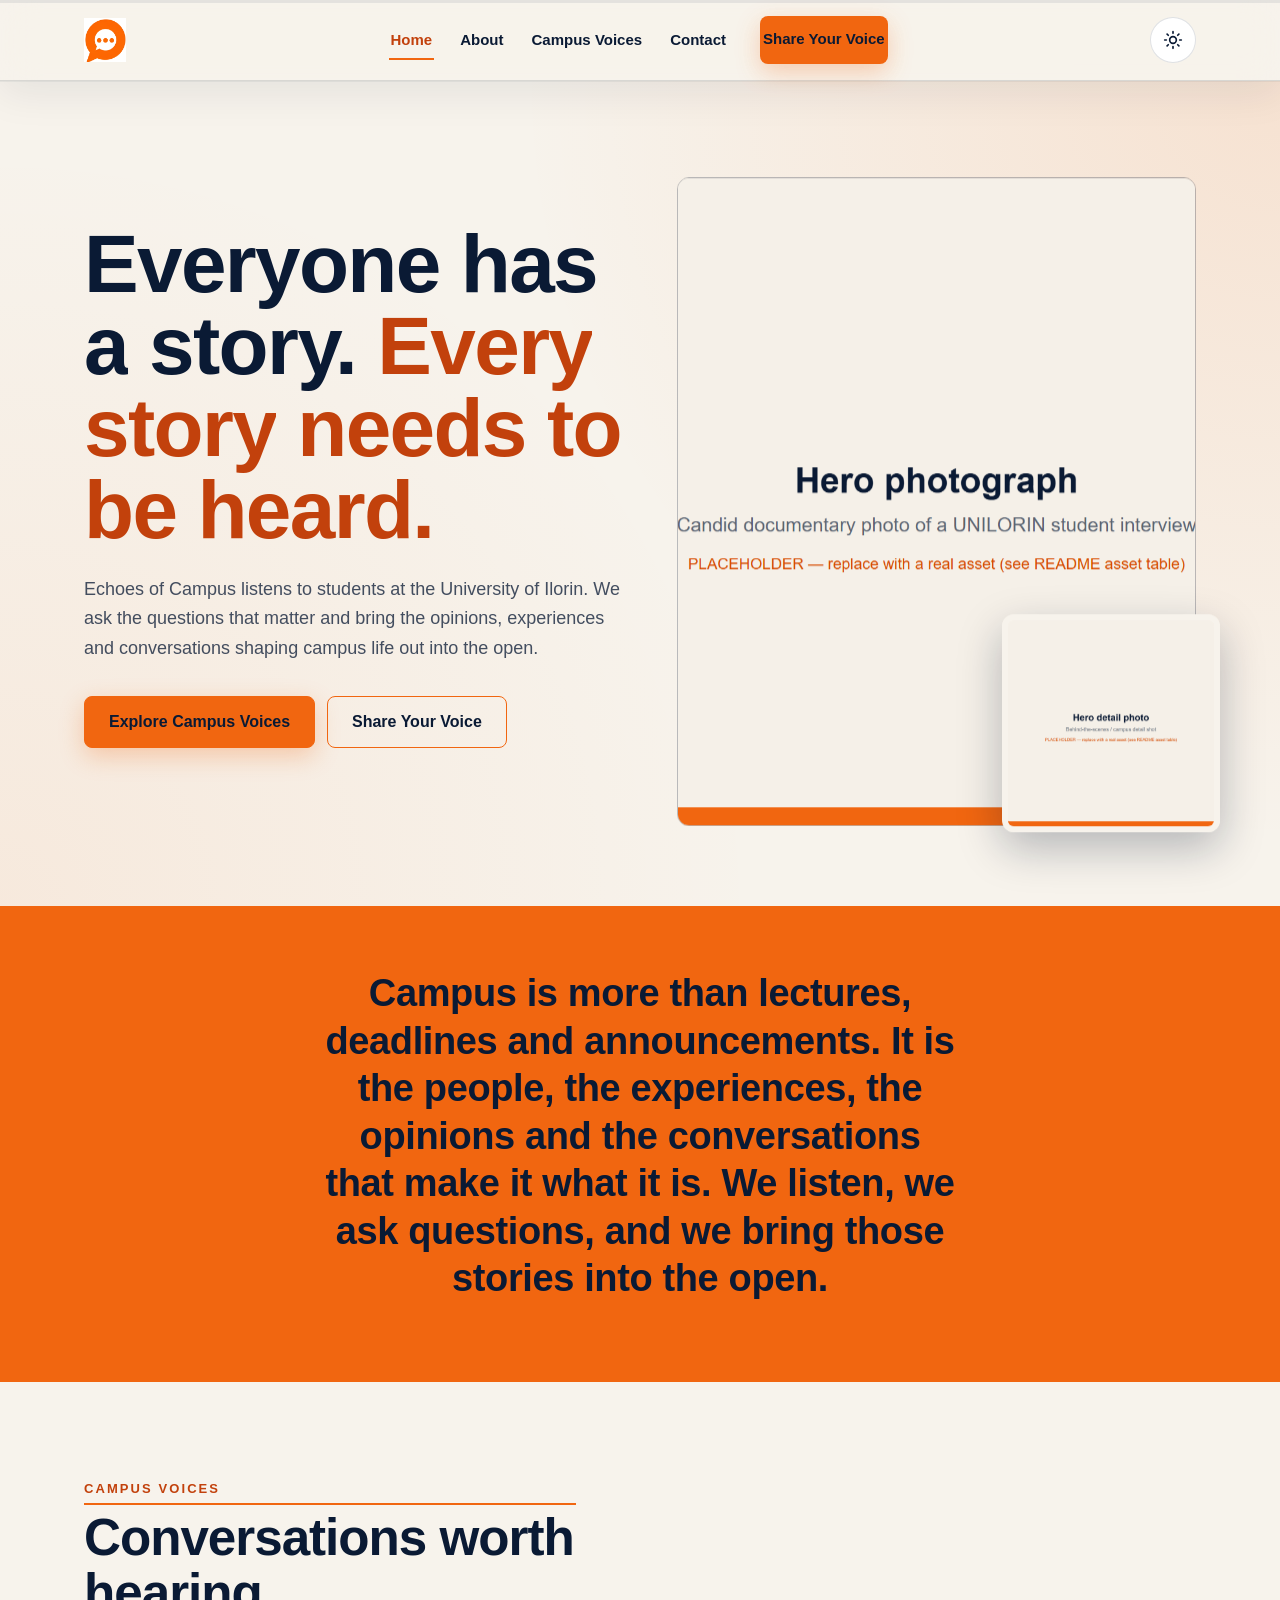
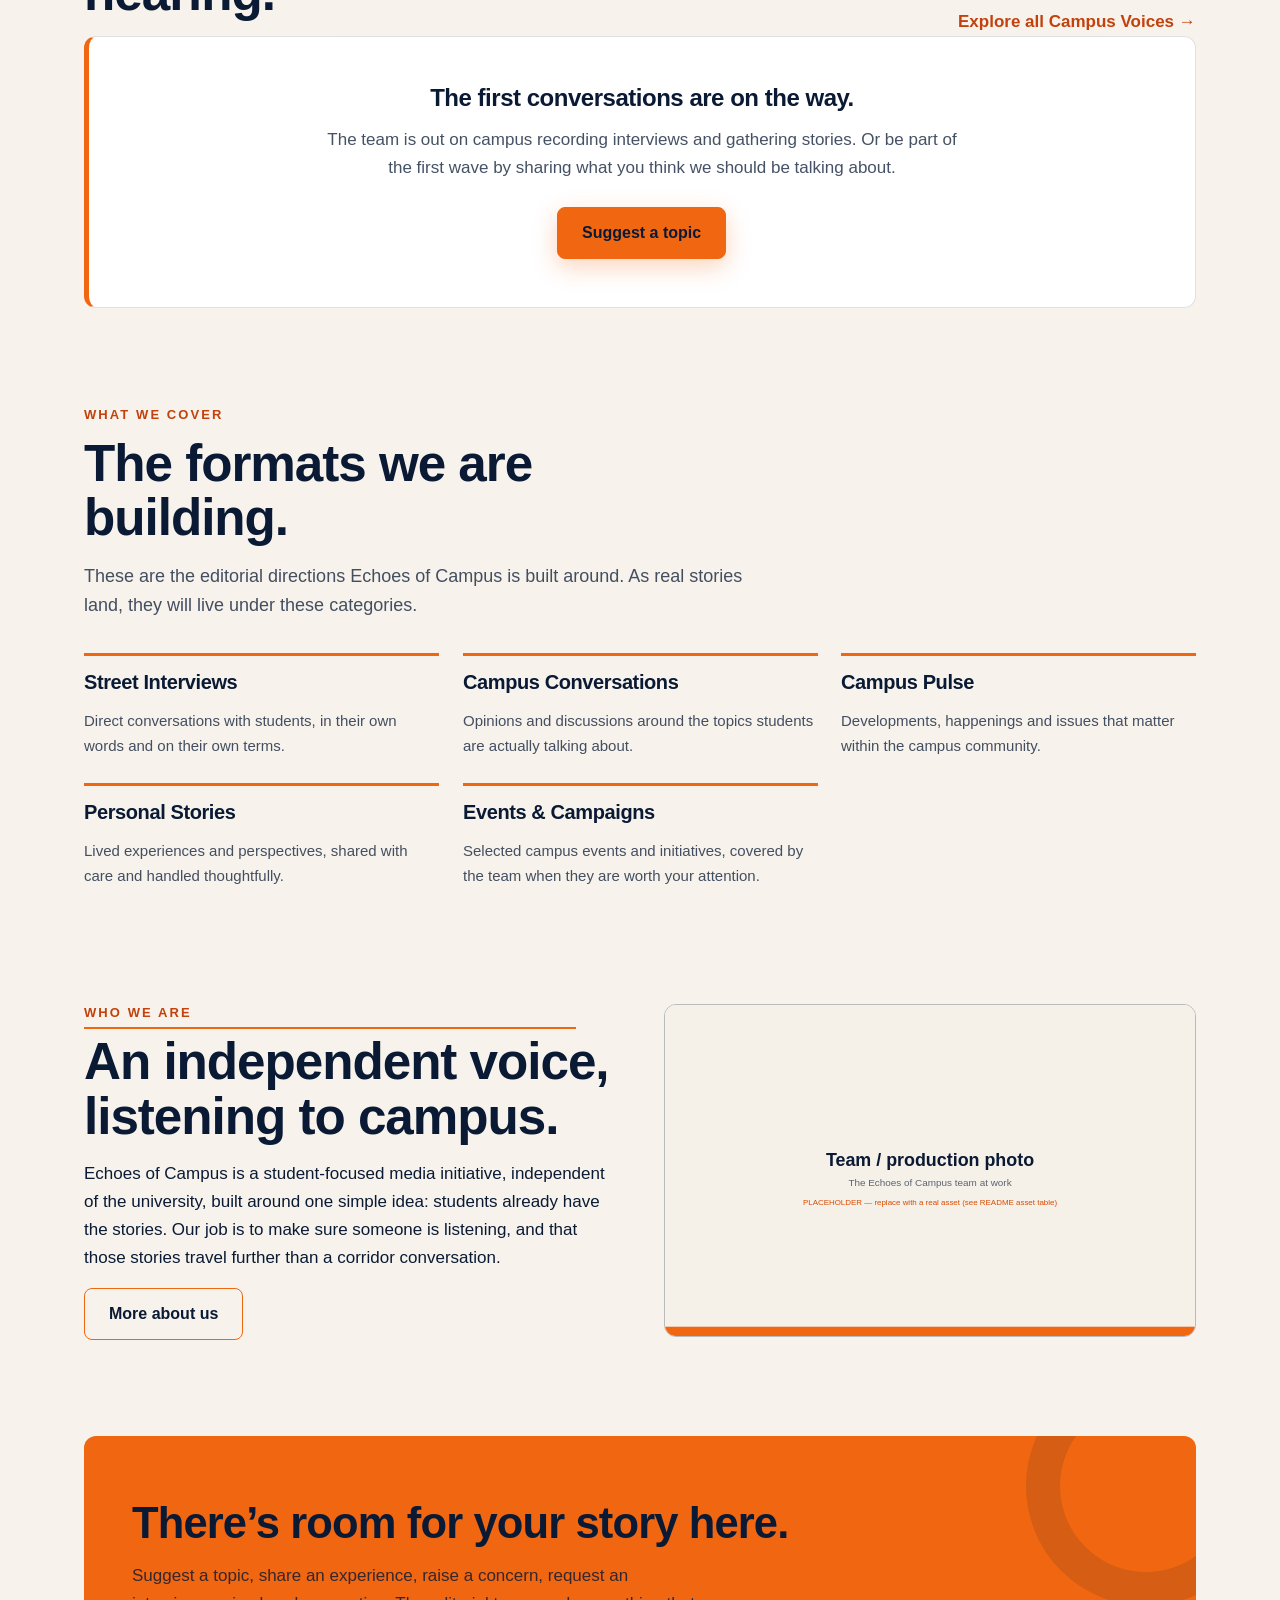
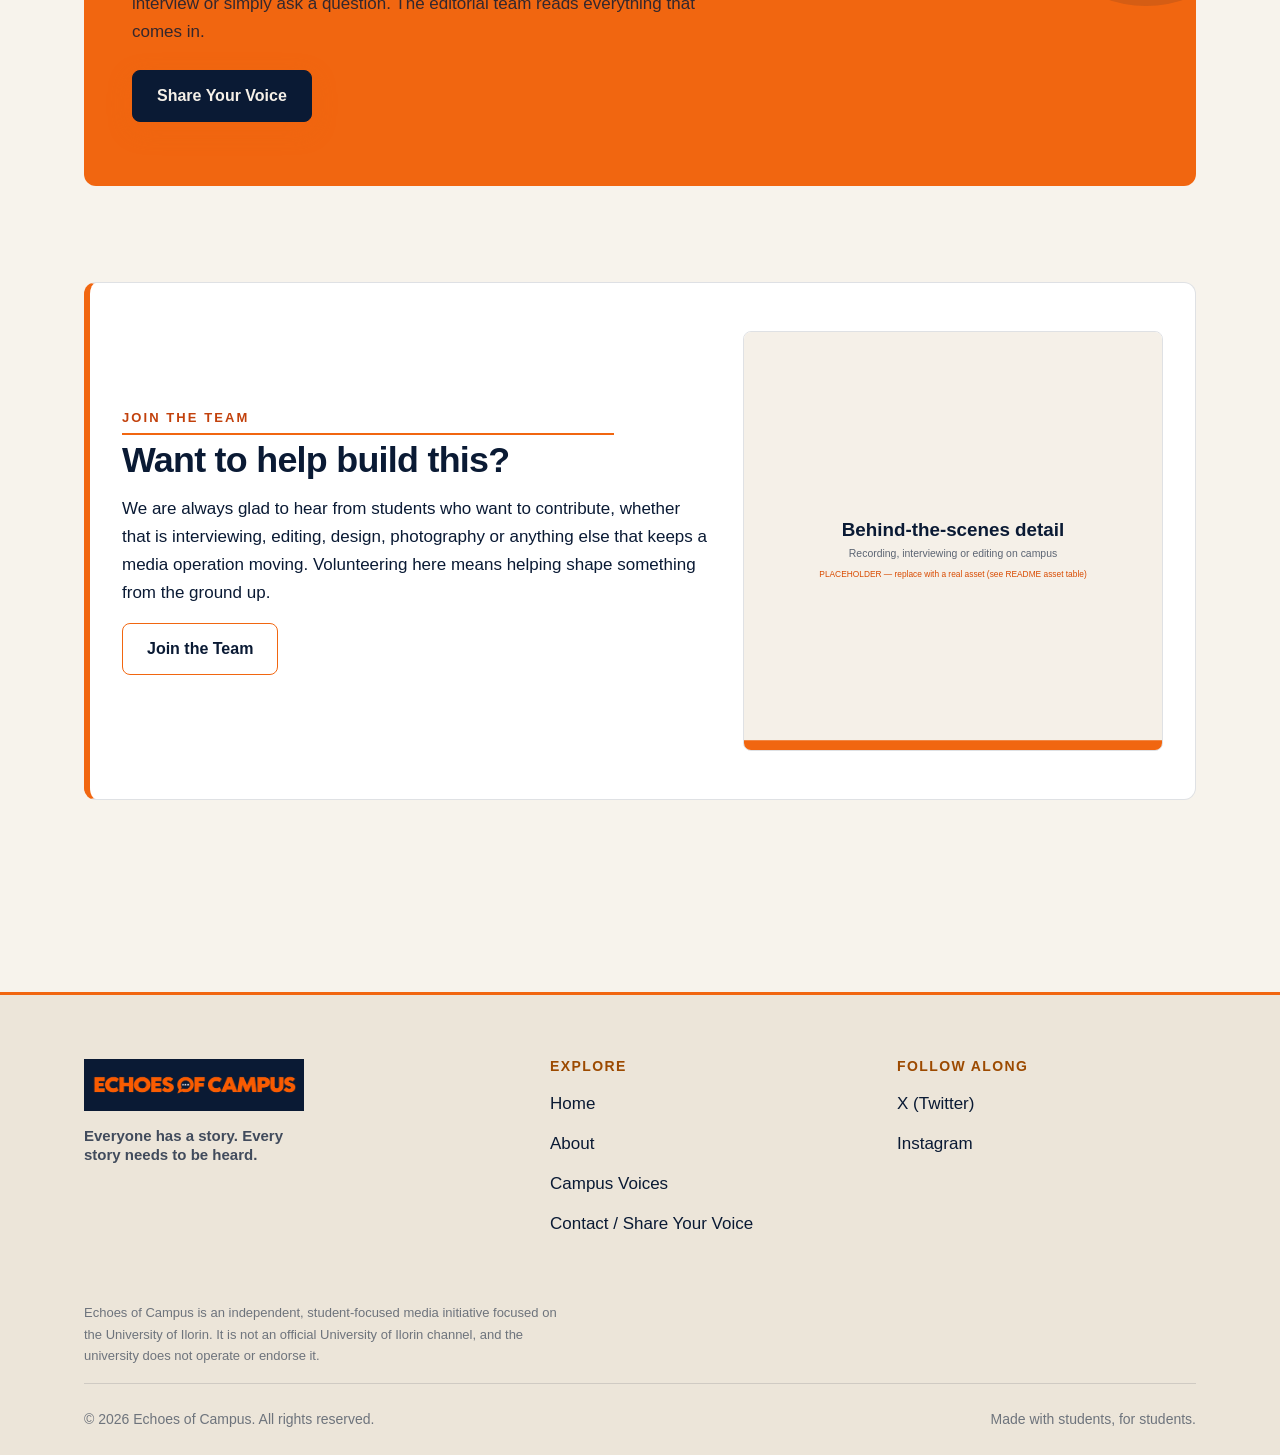
==== index.html @ 1e412a51 "Add light/dark theme toggle, social links; fix CONFIG guards" ====
<!doctype html>
<html lang="en">
<head>
  <meta charset="UTF-8">
  <meta name="viewport" content="width=device-width, initial-scale=1.0">
  <link rel="icon" type="image/svg+xml" href="assets/icons/favicon.png">
  <link rel="stylesheet" href="css/style.css">
  <title>Echoes of Campus — Everyone has a story. Every story needs to be heard.</title>
  <meta name="description" content="Echoes of Campus is an independent student-focused media initiative at the University of Ilorin. We listen to students, ask questions and bring campus conversations into the open.">
  <meta property="og:title" content="Echoes of Campus">
  <meta property="og:description" content="Independent student-focused media at the University of Ilorin. Everyone has a story. Every story needs to be heard.">
  <meta property="og:type" content="website">
  <meta property="og:image" content="assets/images/shared/placeholder-cta.svg">
  <meta name="theme-color" content="#0A1A34">
  <script>/* set theme before first paint: saved choice > system > dark */
  (function(){try{var t=localStorage.getItem('eoc-theme');if(!t)t=window.matchMedia('(prefers-color-scheme: light)').matches?'light':'dark';document.documentElement.setAttribute('data-theme',t)}catch(e){document.documentElement.setAttribute('data-theme','dark')}})();</script>
</head>
<body>

<a class="skip-link" href="#main">Skip to content</a>
<header class="site-header">
  <div class="container">
    <a class="logo" href="index.html" aria-label="Echoes of Campus — Home">
      <img src="assets/logo/logo-mark.png" alt="Echoes of Campus" width="220" height="50">
    </a>
    <nav class="main-nav" aria-label="Main navigation">
      <ul>
        <li><a href="index.html" aria-current="page">Home</a></li>
        <li><a href="about.html">About</a></li>
        <li><a href="campus-voices.html">Campus Voices</a></li>
        <li><a href="contact.html">Contact</a></li>
        <li class="nav-cta"><a class="btn btn--primary btn--compact" href="contact.html">Share Your Voice</a></li>
      </ul>
    </nav>
    <div class="header-actions">
      <button class="theme-toggle" id="theme-toggle" type="button" aria-label="Switch to light theme" title="Switch theme">
        <svg class="icon-moon" viewBox="0 0 24 24" fill="none" stroke-width="2" stroke-linecap="round" stroke-linejoin="round" aria-hidden="true">
          <path d="M21 12.79A9 9 0 1 1 11.21 3 7 7 0 0 0 21 12.79z"/>
        </svg>
        <svg class="icon-sun" viewBox="0 0 24 24" fill="none" stroke-width="2" stroke-linecap="round" stroke-linejoin="round" aria-hidden="true">
          <circle cx="12" cy="12" r="4"/>
          <path d="M12 2v2M12 20v2M4.93 4.93l1.41 1.41M17.66 17.66l1.41 1.41M2 12h2M20 12h2M6.34 17.66l-1.41 1.41M19.07 4.93l-1.41 1.41"/>
        </svg>
      </button>
      <button class="nav-toggle" id="nav-toggle" type="button" aria-expanded="false" aria-controls="mobile-menu" aria-label="Open menu">
        <svg viewBox="0 0 24 24" fill="none" stroke-width="2" stroke-linecap="round" aria-hidden="true">
          <path d="M4 7h16M4 12h16M4 17h16"/>
        </svg>
      </button>
    </div>
  </div>
  <nav class="mobile-menu" id="mobile-menu" aria-label="Mobile navigation" hidden>
    <ul>
      <li><a href="index.html">Home</a></li>
      <li><a href="about.html">About</a></li>
      <li><a href="campus-voices.html">Campus Voices</a></li>
      <li><a href="contact.html">Contact</a></li>
    </ul>
    <a class="btn btn--primary" href="contact.html">Share Your Voice</a>
  </nav>
</header>

<main id="main">
  <section class="hero">
    <div class="container hero__grid">
      <div>
        <h1>Everyone has a story. <span class="accent">Every story needs to be heard.</span></h1>
        <p class="hero__copy">Echoes of Campus listens to students at the University of Ilorin. We ask the questions that matter and bring the opinions, experiences and conversations shaping campus life out into the open.</p>
        <div class="btn-row">
          <a class="btn btn--primary" href="campus-voices.html">Explore Campus Voices</a>
          <a class="btn btn--secondary" href="contact.html">Share Your Voice</a>
        </div>
      </div>
      <div class="hero__media">
        <!-- Replace with a real interview photograph: assets/images/hero/hero-campus.webp -->
        <img class="photo-main parallax-slow" src="assets/images/hero/placeholder-hero-main.png" alt="Placeholder for a documentary photograph of a student being interviewed on campus" fetchpriority="high" width="800" height="1000">
        <img class="photo-float parallax-slow" src="assets/images/hero/placeholder-hero-secondary.png" alt="Placeholder for a behind-the-scenes detail photo" width="480" height="480">
      </div>
    </div>
  </section>

  <section class="brand-strip" aria-label="What we believe">
    <div class="container">
      <p>Campus is more than lectures, deadlines and announcements. It is the people, the experiences, the opinions and the conversations that make it what it is. We listen, we ask questions, and we bring those stories into the open.</p>
    </div>
  </section>

  <section class="section" aria-labelledby="featured-title">
    <div class="container">
      <div class="section-head">
        <div>
          <p class="eyebrow">Campus Voices</p>
          <h2 class="section-title" id="featured-title">Conversations worth hearing.</h2>
        </div>
        <a class="link-more" href="campus-voices.html">Explore all Campus Voices <span aria-hidden="true">→</span></a>
      </div>
      <div id="home-voices" hidden></div>
      <div class="empty-state" id="home-voices-empty">
        <h3>The first conversations are on the way.</h3>
        <p>The team is out on campus recording interviews and gathering stories. Or be part of the first wave by sharing what you think we should be talking about.</p>
        <a class="btn btn--primary" href="contact.html">Suggest a topic</a>
      </div>
    </div>
  </section>

  <section class="section" style="padding-top:0" aria-labelledby="coverage-title">
    <div class="container">
      <p class="eyebrow">What we cover</p>
      <h2 class="section-title" id="coverage-title">The formats we are building.</h2>
      <p class="section-intro">These are the editorial directions Echoes of Campus is built around. As real stories land, they will live under these categories.</p>
      <ul class="coverage-list">
        <li class="coverage-item"><h3>Street Interviews</h3><p>Direct conversations with students, in their own words and on their own terms.</p></li>
        <li class="coverage-item"><h3>Campus Conversations</h3><p>Opinions and discussions around the topics students are actually talking about.</p></li>
        <li class="coverage-item"><h3>Campus Pulse</h3><p>Developments, happenings and issues that matter within the campus community.</p></li>
        <li class="coverage-item"><h3>Personal Stories</h3><p>Lived experiences and perspectives, shared with care and handled thoughtfully.</p></li>
        <li class="coverage-item"><h3>Events &amp; Campaigns</h3><p>Selected campus events and initiatives, covered by the team when they are worth your attention.</p></li>
      </ul>
    </div>
  </section>

  <section class="section" style="padding-top:0" aria-labelledby="about-preview-title">
    <div class="container two-col">
      <div>
        <p class="eyebrow">Who we are</p>
        <h2 class="section-title" id="about-preview-title">An independent voice, listening to campus.</h2>
        <p>Echoes of Campus is a student-focused media initiative, independent of the university, built around one simple idea: students already have the stories. Our job is to make sure someone is listening, and that those stories travel further than a corridor conversation.</p>
        <a class="btn btn--secondary" href="about.html">More about us</a>
      </div>
      <img src="assets/images/about/placeholder-about-hero.svg" alt="Placeholder for a photograph of the Echoes of Campus team at work" loading="lazy" width="800" height="500">
    </div>
  </section>

  <section class="section" style="padding-top:0" aria-labelledby="share-title">
    <div class="container">
      <div class="cta-band">
        <h2 id="share-title">There&rsquo;s room for your story here.</h2>
        <p>Suggest a topic, share an experience, raise a concern, request an interview or simply ask a question. The editorial team reads everything that comes in. </p>
        <a class="btn btn--primary" href="contact.html">Share Your Voice</a>
      </div>
    </div>
  </section>

  <section class="section" style="padding-top:0" aria-labelledby="join-title">
    <div class="container">
      <div class="join-teaser">
        <div>
          <p class="eyebrow">Join the Team</p>
          <h2 id="join-title">Want to help build this?</h2>
          <p>We are always glad to hear from students who want to contribute, whether that is interviewing, editing, design, photography or anything else that keeps a media operation moving. Volunteering here means helping shape something from the ground up.</p>
          <a class="btn btn--secondary" href="about.html#join-the-team">Join the Team</a>
        </div>
        <img src="assets/images/about/placeholder-about-detail.svg" alt="Placeholder for a behind-the-scenes production photo" loading="lazy" width="600" height="600">
      </div>
    </div>
  </section>
</main>

<footer class="site-footer">
  <div class="container">
    <div class="footer-top">
      <div class="footer-brand">
        <img src="assets/logo/logo-primary.png" alt="Echoes of Campus" width="220" height="50">
        <p class="footer-message">Everyone has a story. Every story needs to be heard.</p>
      </div>
      <nav aria-label="Footer navigation">
        <h2>Explore</h2>
        <ul>
          <li><a href="index.html">Home</a></li>
          <li><a href="about.html">About</a></li>
          <li><a href="campus-voices.html">Campus Voices</a></li>
          <li><a href="contact.html">Contact / Share Your Voice</a></li>
        </ul>
      </nav>
      <div>
        <h2>Follow along</h2>
        <ul id="footer-social"></ul>
      </div>
    </div>
    <p class="footer-note">Echoes of Campus is an independent, student-focused media initiative focused on the University of Ilorin. It is not an official University of Ilorin channel, and the university does not operate or endorse it.</p>
    <div class="footer-bottom">
      <span>&copy; <span class="js-year">2026</span> Echoes of Campus. All rights reserved.</span>
      <span>Made with students, for students.</span>
    </div>
  </div>
</footer>
<script src="js/main.js"></script>
</body>
</html>
---- css/style.css ----
/* ═══════════════════════════════════════════════════════════
   Echoes of Campus — global stylesheet  (DARK: ink blue default)
   ═══════════════════════════════════════════════════════════ */

/* ── 1. Tokens ─────────────────────────────────────────────── */
:root {
  color-scheme: dark;
  --bg: #0A1A34;           /* page background (flips in light theme) */
  --ink: #0A1A34;          /* brand dark — always dark (dark text on orange) */
  --ink-deep: #071228;     /* footer / deepest surfaces */
  --surface: #102446;      /* raised cards & panels */
  --surface-2: #142B54;    /* hover / input surfaces */
  --orange: #F16610;
  --orange-deep: #D94B00;
  --orange-bright: #FF8C42;/* small text accents on dark (AA-safe) */
  --cream: #F5F0E8;        /* main text colour (flips to ink in light theme) */
  --on-ink: #F5F0E8;       /* text on brand-ink surfaces — never flips */
  --peach: #F2C6A5;
  --text-dim: rgba(245, 240, 232, 0.74);
  --text-faint: rgba(245, 240, 232, 0.55);
  --line: rgba(245, 240, 232, 0.14);
  --line-strong: rgba(245, 240, 232, 0.26);

  --font-head: 'Avenir Next', 'Avenir', 'Helvetica Neue', Helvetica, Arial, sans-serif;
  --font-body: Inter, 'Helvetica Neue', Helvetica, Arial, sans-serif;

  --sp-1: 4px;  --sp-2: 8px;  --sp-3: 12px; --sp-4: 16px;
  --sp-6: 24px; --sp-8: 32px; --sp-12: 48px; --sp-16: 64px;
  --sp-20: 80px; --sp-24: 96px; --sp-30: 120px;

  --container: 1240px;
  --pad-desktop: 64px;
  --pad-tablet: 36px;
  --pad-mobile: 20px;

  --radius-s: 8px;
  --radius-m: 12px;
  --focus-ring: 0 0 0 3px var(--ink), 0 0 0 6px var(--orange);
  --ease-out: cubic-bezier(0.22, 0.61, 0.36, 1);
}

/* ── 2. Base ─────────────────────────────────────────────── */
*, *::before, *::after { box-sizing: border-box; }
[hidden] { display: none !important; }   /* fixes modal/menu visibility */
html { scroll-behavior: smooth; }
body {
  margin: 0;
  background: var(--bg);
  color: var(--cream);
  font-family: var(--font-body);
  font-size: 17px;
  line-height: 1.65;
  -webkit-font-smoothing: antialiased;
}
body.menu-open, body.modal-open { overflow: hidden; }
img, video { max-width: 100%; height: auto; display: block; }
h1, h2, h3, h4 {
  font-family: var(--font-head);
  line-height: 1.06;
  letter-spacing: -0.02em;
  margin: 0 0 var(--sp-4);
  font-weight: 800;
}
p { margin: 0 0 var(--sp-4); max-width: 68ch; }
a { color: var(--cream); text-underline-offset: 3px; }
a:hover { color: var(--orange-bright); }
:focus-visible { outline: none; box-shadow: var(--focus-ring); border-radius: 4px; }
.container {
  max-width: var(--container);
  margin-inline: auto;
  padding-inline: var(--pad-desktop);
}
.section { padding-block: var(--sp-24); }
.eyebrow {
  font-size: 13px;
  font-weight: 600;
  letter-spacing: 0.16em;
  text-transform: uppercase;
  color: var(--orange-bright);
  margin-bottom: var(--sp-3);
}
.section-title {
  font-size: clamp(28px, 4vw, 52px);
  max-width: 20ch;
}
.section-intro { font-size: 18px; color: var(--text-dim); }
.skip-link {
  position: absolute; left: var(--sp-4); top: -60px;
  background: var(--orange); color: var(--ink);
  padding: var(--sp-3) var(--sp-4); border-radius: var(--radius-s);
  z-index: 400; font-weight: 700; text-decoration: none;
  transition: top 150ms ease;
}
.skip-link:focus { top: var(--sp-4); color: var(--ink); }
.visually-hidden {
  position: absolute !important; width: 1px; height: 1px;
  overflow: hidden; clip: rect(0 0 0 0); white-space: nowrap;
}
::selection { background: var(--orange); color: var(--ink); }

/* ── 3. Buttons & forms ────────────────────────────────────── */
/* Add subtle magnetic hover effect to buttons */
.btn {
  display: inline-flex; align-items: center; justify-content: center; gap: 10px;
  min-height: 52px; padding: 0 24px;
  font-family: var(--font-body); font-size: 16px; font-weight: 600;
  border-radius: var(--radius-s); border: 1px solid transparent;
  cursor: pointer; text-decoration: none;
  /* Premium magnetic feel: ease transition */
  transition: background 0.3s cubic-bezier(0.16, 1, 0.3, 1), 
              transform 0.3s cubic-bezier(0.16, 1, 0.3, 1), 
              color 0.3s cubic-bezier(0.16, 1, 0.3, 1),
              box-shadow 0.3s cubic-bezier(0.16, 1, 0.3, 1);
}
.btn:hover {
  transform: translateY(-4px) scale(1.02);
  box-shadow: 0 10px 20px rgba(0,0,0,0.2);
}
.btn:active {
  transform: translateY(0) scale(0.98);
  box-shadow: none;
}
/* Button variants — solid brand treatments (not frosted) */
.btn--primary {
  background: var(--orange); color: var(--ink); border-color: var(--orange);
  box-shadow: 0 8px 24px rgba(241, 102, 16, 0.28);
}
.btn--primary:hover {
  background: var(--orange-bright); border-color: var(--orange-bright);
  color: var(--ink); box-shadow: 0 14px 34px rgba(241, 102, 16, 0.42);
}
.btn--primary:active {
  background: var(--orange-deep); border-color: var(--orange-deep);
  color: var(--cream); box-shadow: none;
}
.btn--secondary {
  background: transparent; color: var(--cream);
  border-color: var(--orange);
}
.btn--secondary:hover {
  background: var(--orange); color: var(--ink); border-color: var(--orange);
  box-shadow: 0 14px 34px rgba(241, 102, 16, 0.42);
}
.btn--secondary:active {
  background: var(--orange-deep); border-color: var(--orange-deep);
  color: var(--cream); box-shadow: none;
}
.btn--compact { min-height: 46px; padding: 0 18px; font-size: 15px; }
.btn.is-loading { opacity: 0.6; cursor: wait; pointer-events: none; }
.btn .icon { width: 17px; height: 17px; flex: none; }
.btn-row { display: flex; gap: var(--sp-3); flex-wrap: wrap; }
/* magnetic pull target — JS eases the button slightly toward the cursor */
.btn.is-magnetic, .link-more.is-magnetic, .story-card__action.is-magnetic {
  will-change: transform;
  transition: background 0.3s cubic-bezier(0.16, 1, 0.3, 1),
              color 0.3s cubic-bezier(0.16, 1, 0.3, 1),
              transform 0.45s cubic-bezier(0.16, 1, 0.3, 1),
              box-shadow 0.3s cubic-bezier(0.16, 1, 0.3, 1);
}

.field { margin-bottom: var(--sp-6); }
.field label, .field legend { display: block; font-size: 14px; font-weight: 600; margin-bottom: var(--sp-2); }
.field .helper { font-size: 13px; color: var(--text-dim); margin-top: 6px; }
.field input[type="text"], .field input[type="email"], .field select, .field textarea {
  width: 100%; min-height: 54px; padding: 0 16px;
  font: inherit; color: var(--cream);
  background: var(--surface-2);
  border: 1px solid var(--line); border-radius: var(--radius-s);
  transition: border-color 150ms ease, box-shadow 150ms ease;
}
.field select { color-scheme: dark; }
.field textarea { min-height: 160px; padding: 16px; resize: vertical; }
.field input:focus, .field select:focus, .field textarea:focus {
  outline: none; border-color: var(--orange); box-shadow: 0 0 0 3px rgba(241, 102, 16, 0.35);
}
.field input:user-invalid, .field textarea:user-invalid { border-color: var(--orange-deep); }
.choice {
  display: flex; align-items: flex-start; gap: var(--sp-3);
  min-height: 44px; cursor: pointer; font-size: 16px; padding: 4px 0;
}
.choice input { width: 20px; height: 20px; margin-top: 2px; accent-color: var(--orange); flex: none; }
.form-notice {
  margin-top: var(--sp-4); padding: var(--sp-4);
  border-radius: var(--radius-s); font-size: 15px; color: var(--cream);
}
.form-notice--success { background: rgba(241, 102, 16, 0.14); border: 1px solid var(--orange); }
.form-notice--error { background: rgba(217, 75, 0, 0.16); border: 1px solid var(--orange-deep); }
.form-notice--config { background: rgba(245, 240, 232, 0.06); border: 1px dashed var(--line-strong); }
.hp-field { position: absolute; left: -9999px; width: 1px; height: 1px; overflow: hidden; }

/* ── 4. Header / footer ──────────────────────────────────── */
.site-header {
  position: sticky; top: 0; z-index: 100;
  background: rgba(10, 26, 52, 0.55);
  -webkit-backdrop-filter: blur(18px) saturate(160%);
  backdrop-filter: blur(18px) saturate(160%);
  border-bottom: 1px solid var(--line);
  box-shadow: 0 1px 0 rgba(245, 240, 232, 0.04), 0 12px 40px rgba(4, 10, 22, 0.35);
}
.site-header .container {
  display: flex; align-items: center; justify-content: space-between;
  height: 80px; gap: var(--sp-6);
}
.logo img { height: 44px; width: auto; display: block; }
.main-nav ul { display: flex; align-items: center; gap: var(--sp-6); list-style: none; margin: 0; padding: 0; }
.main-nav a {
  font-size: 15px; font-weight: 600; text-decoration: none;
  padding: 10px 2px; border-bottom: 2px solid transparent;
}
.main-nav a:hover { color: var(--orange-bright); border-bottom-color: var(--orange); }
.main-nav a[aria-current="page"] { color: var(--orange-bright); border-bottom-color: var(--orange); }
.nav-cta { margin-left: var(--sp-2); }
.nav-toggle {
  display: none; width: 48px; height: 48px;
  background: var(--surface); border: 1px solid var(--line); border-radius: var(--radius-s);
  cursor: pointer; align-items: center; justify-content: center;
}
.nav-toggle svg { width: 24px; height: 24px; stroke: var(--cream); }
/* header actions: theme toggle + hamburger */
.header-actions { display: flex; align-items: center; gap: var(--sp-3); }
.theme-toggle {
  display: inline-flex; align-items: center; justify-content: center;
  width: 46px; height: 46px; flex: none; padding: 0;
  background: var(--surface); border: 1px solid var(--line);
  border-radius: 50%; cursor: pointer; color: var(--cream);
  transition: background 0.3s ease, border-color 0.3s ease, color 0.3s ease,
              transform 0.45s cubic-bezier(0.16, 1, 0.3, 1);
}
.theme-toggle:hover {
  border-color: var(--orange); color: var(--orange-bright);
  transform: rotate(20deg) scale(1.06);
}
.theme-toggle:active { transform: scale(0.94); }
.theme-toggle svg { width: 20px; height: 20px; stroke: currentColor; }
/* dark (default): show sun → click for light · light: show moon → click for dark */
.theme-toggle .icon-sun { display: none; }
.theme-toggle .icon-moon { display: block; }
[data-theme="light"] .theme-toggle .icon-sun { display: block; }
[data-theme="light"] .theme-toggle .icon-moon { display: none; }
.mobile-menu {
  position: absolute; top: 72px; left: 0; right: 0;
  background: var(--bg); border-bottom: 2px solid var(--orange);
  padding: var(--sp-4) var(--pad-mobile) var(--sp-6);
}
.mobile-menu ul { list-style: none; margin: 0 0 var(--sp-4); padding: 0; }
.mobile-menu li { border-bottom: 1px solid var(--line); }
.mobile-menu a {
  display: block; padding: var(--sp-4) var(--sp-2);
  font-size: 18px; font-weight: 600; text-decoration: none;
}
.mobile-menu a:hover { color: var(--orange-bright); }

.site-footer { background: var(--ink-deep); border-top: 3px solid var(--orange); margin-top: var(--sp-24); }
.footer-top {
  display: grid; grid-template-columns: 1.4fr 1fr 1fr; gap: var(--sp-12);
  padding-block: var(--sp-16);
}
.footer-brand img { height: 52px; margin-bottom: var(--sp-4); }
.footer-brand p { color: var(--text-dim); font-size: 15px; }
.footer-message {
  font-family: var(--font-head); font-size: 22px; font-weight: 700;
  line-height: 1.25; margin-top: var(--sp-4); max-width: 24ch;
  color: var(--orange-bright);
}
.site-footer h2, .site-footer h3 { font-size: 14px; letter-spacing: 0.1em; text-transform: uppercase; color: var(--peach); }
.site-footer ul { list-style: none; margin: 0; padding: 0; display: grid; gap: var(--sp-3); }
.site-footer a { color: var(--cream); text-decoration: none; }
.site-footer a:hover { color: var(--orange-bright); text-decoration: underline; }
.footer-note { font-size: 13px; color: var(--text-faint); }
.social-soon { color: var(--text-faint); font-size: 14px; }
.footer-bottom {
  border-top: 1px solid var(--line);
  padding-block: var(--sp-6);
  font-size: 14px; color: var(--text-faint);
  display: flex; justify-content: space-between; gap: var(--sp-4); flex-wrap: wrap;
}

/* ── 5. Components ─────────────────────────────────────────── */
.story-card {
  background: var(--surface); border-radius: var(--radius-m);
  overflow: hidden; border: 1px solid var(--line);
  display: flex; flex-direction: column;
  transition: transform 200ms var(--ease-out), border-color 200ms ease;
}
.story-card:hover { border-color: var(--orange); }
.story-card__media { overflow: hidden; }
.story-card__media img { aspect-ratio: 16 / 9; object-fit: cover; width: 100%; transition: transform 300ms var(--ease-out); }
.story-card:hover .story-card__media img { transform: scale(1.04); }
.story-card__body { padding: var(--sp-6); display: flex; flex-direction: column; gap: var(--sp-2); flex: 1; }
.story-card__meta {
  display: flex; gap: var(--sp-3); align-items: center;
  font-size: 13px; color: var(--text-dim); margin: 0;
}
.cat-label {
  font-size: 11px; font-weight: 700; letter-spacing: 0.12em; text-transform: uppercase;
  color: var(--orange-bright); background: rgba(241, 102, 16, 0.14);
  padding: 4px 10px; border-radius: 999px;
}
.story-card h3 { font-size: 21px; margin: 0; }
.story-card h3 a { text-decoration: none; }
.story-card h3 a:hover { color: var(--orange-bright); }
.story-card__excerpt { color: var(--text-dim); font-size: 15px; margin: 0; }
.story-card__action { font-weight: 600; font-size: 15px; margin-top: auto; text-decoration: none; color: var(--orange-bright); }
.story-card--featured { flex-direction: row; }
.story-card--featured .story-card__media { flex: 1.2; }
.story-card--featured .story-card__media img { height: 100%; aspect-ratio: auto; }
.story-card--featured .story-card__body { flex: 1; padding: var(--sp-8); justify-content: center; }
.story-card--featured h3 { font-size: clamp(24px, 3vw, 34px); }

.filter-bar { display: flex; flex-wrap: wrap; gap: var(--sp-2); margin: var(--sp-8) 0; }
.filter-btn {
  min-height: 44px; padding: 0 18px; font: inherit; font-size: 14px; font-weight: 600;
  background: transparent; color: var(--cream);
  border: 1px solid var(--line-strong); border-radius: 999px; cursor: pointer;
  transition: background 180ms ease, color 180ms ease, border-color 180ms ease;
}
.filter-btn:hover { border-color: var(--orange); color: var(--orange-bright); }
.filter-btn.is-active { background: var(--orange); color: var(--ink); border-color: var(--orange); }

.empty-state {
  background: var(--surface); border-radius: var(--radius-m);
  border: 1px solid var(--line); border-left: 5px solid var(--orange);
  padding: var(--sp-12) var(--sp-8); text-align: center;
}
.empty-state h3 { font-size: 24px; }
.empty-state p { margin-inline: auto; color: var(--text-dim); margin-bottom: var(--sp-6); }

/* Team */
.team-grid {
  list-style: none; margin: var(--sp-8) 0 0; padding: 0;
  display: grid; grid-template-columns: repeat(4, 1fr); gap: var(--sp-6);
}
.team-card__button {
  display: block; width: 100%; padding: 0;
  background: none; border: none; cursor: zoom-in; border-radius: var(--radius-m);
}
.team-card__button img {
  width: 100%; aspect-ratio: 5 / 7; object-fit: contain;
  border-radius: var(--radius-m);
  transition: transform 200ms var(--ease-out), box-shadow 200ms ease, border-color 200ms ease;
  background: var(--surface); border: 1px solid var(--line);
}
.team-card:hover .team-card__button img { transform: scale(1.02); box-shadow: 0 12px 34px rgba(241, 102, 16, 0.18); border-color: var(--orange); }
.team-card__meta { padding: var(--sp-3) var(--sp-1) 0; }
.team-card__meta h3 { font-size: 17px; margin-bottom: 2px; }
.team-card__role { font-size: 14px; color: var(--text-dim); margin: 0; }
.team-card__tags { display: flex; flex-wrap: wrap; gap: 6px; margin-top: var(--sp-2); }
.team-tag {
  font-size: 11px; font-weight: 700; letter-spacing: 0.08em; text-transform: uppercase;
  padding: 3px 9px; border-radius: 999px;
  background: var(--orange); color: var(--ink);
}
.team-tag--pending { background: transparent; border: 1px dashed var(--line-strong); color: var(--text-dim); }
.team-card--placeholder .team-card__button img { opacity: 0.85; }

.team-modal {
  position: fixed; inset: 0; z-index: 300;
  background: rgba(7, 18, 40, 0.6);
  -webkit-backdrop-filter: blur(14px) saturate(140%);
  backdrop-filter: blur(14px) saturate(140%);
  display: flex; align-items: center; justify-content: center; padding: var(--sp-4);
  animation: modal-in 220ms var(--ease-out);
}
.team-modal__dialog {
  background: rgba(16, 36, 70, 0.72);
  -webkit-backdrop-filter: blur(22px) saturate(160%);
  backdrop-filter: blur(22px) saturate(160%);
  border: 1px solid rgba(245, 240, 232, 0.22); border-radius: var(--radius-m);
  box-shadow: 0 30px 80px rgba(4, 10, 22, 0.6), inset 0 1px 0 rgba(245, 240, 232, 0.12);
  max-width: 720px; width: 100%; max-height: 90vh; overflow: auto;
  padding: var(--sp-6); position: relative;
  display: grid; grid-template-columns: minmax(200px, 280px) 1fr; gap: var(--sp-6);
}
.team-modal__dialog img { width: 100%; border-radius: var(--radius-s); border: 1px solid var(--line); }
.team-modal__close {
  position: absolute; top: var(--sp-3); right: var(--sp-3);
  width: 44px; height: 44px; border-radius: 50%;
  border: 1px solid var(--line-strong); background: var(--surface-2); color: var(--cream);
  font-size: 22px; cursor: pointer; line-height: 1;
}
.team-modal__close:hover { background: var(--orange); color: var(--ink); border-color: var(--orange); }

/* ── 6. Page sections ────────────────────────────────────── */
.hero {
  position: relative;
  isolation: isolate;
  padding-block: var(--sp-20) var(--sp-24);
  background: radial-gradient(circle at top right, rgba(241, 102, 16, 0.08), transparent 50%),
              radial-gradient(circle at bottom left, rgba(10, 26, 52, 0.5), transparent 50%);
}
.hero__grid {
  display: grid; grid-template-columns: 1.05fr 1fr; gap: var(--sp-12); align-items: center;
}
.hero h1 { font-size: clamp(42px, 6.4vw, 84px); line-height: 1.0; margin-bottom: var(--sp-6); }
.hero h1 .accent { color: var(--orange-bright); }
.hero__copy { font-size: 18px; color: var(--text-dim); max-width: 560px; margin-bottom: var(--sp-8); }
.hero__media { position: relative; }
.hero__media img { border-radius: var(--radius-m); border: 1px solid var(--line-strong); }
.hero__media .photo-main { aspect-ratio: 4 / 5; object-fit: cover; width: 100%; }
.hero__media .photo-float {
  position: absolute; right: -24px; bottom: -32px;
  width: 42%; border: 6px solid var(--bg);
  border-radius: var(--radius-m); box-shadow: 0 16px 44px rgba(0, 0, 0, 0.45);
}
.brand-strip {
  background: var(--orange); text-align: center;
  padding: var(--sp-16) var(--sp-6);
}
.brand-strip p {
  font-family: var(--font-head); font-weight: 800; color: var(--ink);
  font-size: clamp(22px, 3.2vw, 38px); line-height: 1.25; letter-spacing: -0.01em;
  max-width: 30ch; margin-inline: auto;
}
.two-col { display: grid; grid-template-columns: 1fr 1fr; gap: var(--sp-12); align-items: center; }
.two-col img { border-radius: var(--radius-m); border: 1px solid var(--line-strong); }

.section-head { display: flex; justify-content: space-between; align-items: flex-end; gap: var(--sp-6); flex-wrap: wrap; }
.voices-featured { margin: var(--sp-8) 0 var(--sp-6); }
.voices-grid { 
  display: grid; 
  grid-template-columns: repeat(12, 1fr); 
  gap: var(--sp-6); 
}
.story-card { grid-column: span 4; }
.story-card--featured { grid-column: span 12; }
/* Make first item featured if not explicitly set */
.voices-grid .story-card:first-child:not(.story-card--featured) { grid-column: span 8; }
.voices-grid .story-card:nth-child(2):not(.story-card--featured) { grid-column: span 4; }
.link-more { font-weight: 600; text-decoration: none; white-space: nowrap; color: var(--orange-bright); }

.coverage-list { display: grid; grid-template-columns: repeat(6, 1fr); gap: var(--sp-6); margin-top: var(--sp-8); list-style: none; padding: 0; }
.coverage-item { grid-column: span 2; border-top: 3px solid var(--orange); padding-top: var(--sp-4); transition: border-color 200ms ease; }
.coverage-item:hover { border-top-color: var(--orange-bright); }
.coverage-item h3 { font-size: 20px; }
.coverage-item p { font-size: 15px; color: var(--text-dim); margin: 0; }

.cta-band {
  background: var(--orange); color: var(--ink);
  border-radius: var(--radius-m); padding: var(--sp-16) var(--sp-12);
  position: relative; overflow: hidden;
}
.cta-band::after {
  content: ''; position: absolute; right: -70px; top: -70px;
  width: 240px; height: 240px; border-radius: 50%;
  border: 34px solid rgba(10, 26, 52, 0.12);
}
.cta-band h2 { font-size: clamp(26px, 3.4vw, 44px); color: var(--ink); }
.cta-band p { color: rgba(10, 26, 52, 0.82); max-width: 60ch; }
.cta-band .btn--primary { background: var(--ink); color: var(--cream); border-color: var(--ink); margin-top: var(--sp-2); position: relative; z-index: 1; }
.cta-band .btn--primary:hover { background: var(--surface-2); border-color: var(--surface-2); transform: translateY(-2px); }

.join-teaser {
  display: grid; grid-template-columns: 1.4fr 1fr; gap: var(--sp-8); align-items: center;
  background: var(--surface); border: 1px solid var(--line); border-left: 6px solid var(--orange);
  border-radius: var(--radius-m); padding: var(--sp-12) var(--sp-8);
}
.join-teaser h2 { font-size: clamp(24px, 2.8vw, 36px); }
.join-teaser img { border-radius: var(--radius-s); border: 1px solid var(--line); }

.page-hero { padding-block: var(--sp-16) var(--sp-12); max-width: 820px; }
.page-hero h1 { font-size: clamp(34px, 5vw, 64px); }
.page-hero p { font-size: 19px; color: var(--text-dim); }

.values-grid { display: grid; grid-template-columns: repeat(4, 1fr); gap: var(--sp-6); list-style: none; padding: 0; margin: var(--sp-8) 0 0; }
.values-grid li { background: var(--surface); border: 1px solid var(--line); border-top: 3px solid var(--orange); border-radius: var(--radius-m); padding: var(--sp-6); transition: transform 200ms var(--ease-out), border-color 200ms ease; }
.values-grid li:hover { transform: translateY(-3px); border-color: var(--orange); }
.values-grid h3 { font-size: 19px; margin-bottom: var(--sp-2); color: var(--orange-bright); }
.values-grid p { font-size: 14px; color: var(--text-dim); margin: 0; }

.impact-grid { display: grid; grid-template-columns: repeat(2, 1fr); gap: var(--sp-6); list-style: none; padding: 0; margin: var(--sp-8) 0 0; }
.impact-grid li { border-left: 3px solid var(--orange); padding-left: var(--sp-4); }
.impact-grid h3 { font-size: 19px; }
.impact-grid p { font-size: 15px; color: var(--text-dim); margin: 0; }

.form-panel {
  background: rgba(16, 36, 70, 0.68);
  -webkit-backdrop-filter: blur(16px) saturate(150%);
  backdrop-filter: blur(16px) saturate(150%);
  border: 1px solid rgba(245, 240, 232, 0.18);
  border-radius: var(--radius-m); padding: var(--sp-8);
  box-shadow: 0 20px 60px rgba(4, 10, 22, 0.4), inset 0 1px 0 rgba(245, 240, 232, 0.1);
}
.form-grid-2 { display: grid; grid-template-columns: 1fr 1fr; gap: 0 var(--sp-6); }
.check-list { list-style: none; margin: var(--sp-3) 0 0; padding: 0; display: grid; gap: 2px; }
.privacy-note { font-size: 13px; color: var(--text-dim); background: rgba(242, 198, 165, 0.1); border: 1px solid var(--line); border-left: 4px solid var(--orange); border-radius: var(--radius-s); padding: var(--sp-4); }
.privacy-note strong { color: var(--orange-bright); }

/* ── 7. Animations ───────────────────────────────────────── */
@keyframes modal-in {
  from { opacity: 0; transform: scale(0.97); }
  to { opacity: 1; transform: scale(1); }
}

/* ── Motion system ─────────────────────────────────────────── */

/* 1. Scroll progress bar */
.scroll-progress {
  position: fixed; top: 0; left: 0; right: 0; height: 3px;
  z-index: 250; pointer-events: none; background: rgba(245, 240, 232, 0.08);
}
.scroll-progress__bar {
  display: block; height: 100%; width: 100%;
  background: linear-gradient(90deg, var(--orange-deep), var(--orange), var(--orange-bright));
  transform: scaleX(0); transform-origin: 0 50%;
  will-change: transform;
}

/* 2. Header scroll states */
.site-header {
  transition: transform 0.45s cubic-bezier(0.16, 1, 0.3, 1),
              background 0.3s ease, box-shadow 0.3s ease;
}
.site-header.is-scrolled {
  background: rgba(7, 18, 40, 0.78);
  box-shadow: 0 10px 36px rgba(4, 10, 22, 0.5);
}
.site-header.is-hidden { transform: translateY(-101%); }

/* 3. Kinetic headlines — word-by-word rise */
.kinetic { overflow: hidden; }
.kinetic .word {
  display: inline-block; overflow: hidden; vertical-align: bottom;
  padding-bottom: 0.12em; margin-bottom: -0.12em;
}
.kinetic .word > span {
  display: inline-block;
  transform: translateY(115%);
  transition: transform 0.9s cubic-bezier(0.16, 1, 0.3, 1);
  transition-delay: var(--wd, 0ms);
}
.kinetic.is-in .word > span { transform: translateY(0); }

/* 4. Image mask reveal (clip wipe)
   clip-path zeroes the image's intersection rect, so the observer watches
   the image's PARENT and toggles .is-in on the image itself (initMotion). */
.img-reveal {
  clip-path: inset(0 0 100% 0);
  transition: clip-path 1.1s cubic-bezier(0.16, 1, 0.3, 1);
  transition-delay: var(--rd, 0ms);
}
.img-reveal.is-in { clip-path: inset(0 0 0 0); }
/* images also carry .reveal — merge the transition lists (the later .reveal
   rule would otherwise drop clip-path) and zoom out 1.14 → 1 as it wipes */
.reveal.img-reveal {
  transform: translateY(60px) scale(1.14) rotateX(10deg);
  transition: opacity 1s cubic-bezier(0.16, 1, 0.3, 1),
              transform 1s cubic-bezier(0.16, 1, 0.3, 1),
              clip-path 1.1s cubic-bezier(0.16, 1, 0.3, 1);
  transition-delay: var(--rd, 0ms);
}
.reveal.img-reveal.is-in { transform: translateY(0) scale(1) rotateX(0deg); }

/* 5. Brand strip word illumination (scroll-driven) */
.brand-strip .w { opacity: 0.22; transition: opacity 0.4s ease; }
.brand-strip .w.lit { opacity: 1; }

/* 6. Eyebrow accent line draw */
.eyebrow { position: relative; }
.eyebrow::after {
  content: ''; position: absolute; left: 0; bottom: -6px;
  width: 100%; height: 2px; background: var(--orange);
  transform: scaleX(0); transform-origin: left;
  transition: transform 0.8s cubic-bezier(0.16, 1, 0.3, 1) 0.2s;
}
.is-in .eyebrow::after, .eyebrow.is-in::after { transform: scaleX(1); }

/* 7. Back to top */
.scroll-top {
  position: fixed; right: 26px; bottom: 26px; z-index: 260;
  width: 50px; height: 50px; border-radius: 50%;
  border: 1px solid var(--line-strong);
  background: rgba(16, 36, 70, 0.7);
  -webkit-backdrop-filter: blur(12px); backdrop-filter: blur(12px);
  color: var(--cream); font-size: 20px; cursor: pointer;
  opacity: 0; transform: translateY(20px) scale(0.85); pointer-events: none;
  transition: opacity 0.4s ease, transform 0.5s cubic-bezier(0.16, 1, 0.3, 1),
              background 0.2s ease, color 0.2s ease, border-color 0.2s ease;
}
.scroll-top.is-visible { opacity: 1; transform: translateY(0) scale(1); pointer-events: auto; }
.scroll-top:hover { background: var(--orange); color: var(--ink); border-color: var(--orange); }

/* 8. Hero cursor glow — positioned by JS */
.hero__glow {
  position: absolute; inset: 0; z-index: -1; pointer-events: none;
  background: radial-gradient(520px circle at var(--mx, 70%) var(--my, 30%),
              rgba(241, 102, 16, 0.15), transparent 65%);
  opacity: 0; transition: opacity 0.6s ease;
}
.hero:hover .hero__glow { opacity: 1; }

/* 9. CTA decorative circle scroll rotation */
.cta-band::after { transform: rotate(var(--cta-rot, 0deg)); transition: transform 0.1s linear; }

/* 10. Parallax layers */
.parallax-slow { will-change: transform; }

/* staggered scroll reveal — the .reveal class is added by JS only,
   so content is fully visible when JavaScript is disabled */
.reveal {
  opacity: 0;
  transform: translateY(60px) scale(0.9) rotateX(10deg);
  transition: opacity 1s cubic-bezier(0.16, 1, 0.3, 1), transform 1s cubic-bezier(0.16, 1, 0.3, 1);
  transition-delay: var(--rd, 0ms);
  will-change: opacity, transform;
}
.reveal.is-in { opacity: 1; transform: translateY(0) scale(1) rotateX(0deg); }
.reveal.is-in:hover { transition-delay: 0ms; }
/* keep hover lifts working after the reveal finishes */
.story-card.reveal.is-in:hover { transform: translateY(-3px); }
.team-card.reveal.is-in:hover { transform: translateY(-3px); }

/* ── 8. Responsive + motion ──────────────────────────────── */
@media (max-width: 1023px) {
  .container { padding-inline: var(--pad-tablet); }
  .section { padding-block: var(--sp-20); }
  .main-nav { display: none; }
  .nav-toggle { display: inline-flex; }
  .site-header .container { height: 72px; }
  .hero__grid { grid-template-columns: 1fr; gap: var(--sp-8); }
  .hero__media .photo-float { right: 12px; bottom: -20px; }
  .two-col, .join-teaser { grid-template-columns: 1fr; }
  .voices-grid { grid-template-columns: repeat(2, 1fr); }
  .story-card--featured { flex-direction: column; }
  .coverage-list { grid-template-columns: repeat(2, 1fr); }
  .coverage-item, .coverage-item:nth-child(4), .coverage-item:nth-child(5) { grid-column: span 1; }
  .team-grid { grid-template-columns: repeat(3, 1fr); }
  .values-grid { grid-template-columns: repeat(2, 1fr); }
  .footer-top { grid-template-columns: 1fr 1fr; }
}
@media (max-width: 639px) {
  body { font-size: 16px; }
  .container { padding-inline: var(--pad-mobile); }
  .section { padding-block: var(--sp-16); }
  .section-title { font-size: clamp(26px, 7.4vw, 32px); }
  .hero { padding-block: var(--sp-12) var(--sp-16); }
  .hero h1 { font-size: clamp(38px, 11vw, 50px); }
  .hero__copy { font-size: 16px; }
  .btn-row .btn { flex: 1 1 100%; }
  .filter-btn { flex: 1 1 auto; }
  .voices-grid { grid-template-columns: 1fr; }
  .team-grid { grid-template-columns: repeat(2, 1fr); gap: var(--sp-4); }
  .values-grid, .impact-grid, .form-grid-2 { grid-template-columns: 1fr; }
  .footer-top { grid-template-columns: 1fr; gap: var(--sp-8); padding-block: var(--sp-12); }
  .cta-band { padding: var(--sp-8) var(--sp-6); }
  .team-modal__dialog { grid-template-columns: 1fr; padding-top: var(--sp-12); }
  .coverage-list { grid-template-columns: 1fr; }
}
@media (max-width: 359px) {
  .team-grid { grid-template-columns: 1fr; }
  .hero h1 { font-size: 36px; }
}

@media (prefers-reduced-motion: reduce) {
  html { scroll-behavior: auto; }
  *, *::before, *::after {
    animation-duration: 0.01ms !important;
    animation-iteration-count: 1 !important;
    transition-duration: 0.01ms !important;
  }
  .reveal { opacity: 1; transform: none; }
  .img-reveal { clip-path: none; }
  .img-reveal img { transform: none; }
  .kinetic .word > span { transform: none; }
  .brand-strip .w { opacity: 1; }
  .eyebrow::after { transform: scaleX(1); }
  .scroll-top { display: none; }
  .hero__glow { display: none; }
}

/* ── 9. Light theme ─────────────────────────────────────────
   --ink stays the brand's dark navy (it is used as DARK TEXT on
   orange surfaces); the page background flips via --bg and the
   text/surface/line tokens flip with it. Orange stays as usual.
   Activated by <html data-theme="light"> (set before paint by the
   inline head script, toggled by #theme-toggle).               */
[data-theme="light"] {
  color-scheme: light;
  --bg: #F7F3EC;           /* warm paper page background */
  --ink-deep: #ECE5D9;     /* footer */
  --surface: #FFFFFF;      /* cards & panels */
  --surface-2: #F4EFE5;    /* hover / input surfaces */
  --cream: #0A1A34;        /* text flips to ink */
  --peach: #9C4A00;        /* footer headings — AA on light */
  --orange-bright: #C2410C;/* accent text — AA on light */
  --text-dim: rgba(10, 26, 52, 0.76);
  --text-faint: rgba(10, 26, 52, 0.56);
  --line: rgba(10, 26, 52, 0.13);
  --line-strong: rgba(10, 26, 52, 0.26);
}

/* surfaces that hardcoded dark glass */
[data-theme="light"] .site-header {
  background: rgba(247, 243, 236, 0.78);
  box-shadow: 0 1px 0 rgba(10, 26, 52, 0.05), 0 12px 40px rgba(10, 26, 52, 0.08);
}
[data-theme="light"] .site-header.is-scrolled {
  background: rgba(247, 243, 236, 0.94);
  box-shadow: 0 10px 36px rgba(10, 26, 52, 0.12);
}
[data-theme="light"] .team-modal { background: rgba(10, 26, 52, 0.42); }
[data-theme="light"] .team-modal__dialog {
  background: rgba(255, 255, 255, 0.9);
  border-color: rgba(10, 26, 52, 0.14);
  box-shadow: 0 30px 80px rgba(10, 26, 52, 0.25), inset 0 1px 0 rgba(255, 255, 255, 0.85);
}
[data-theme="light"] .form-panel {
  background: rgba(255, 255, 255, 0.8);
  border-color: rgba(10, 26, 52, 0.14);
  box-shadow: 0 20px 60px rgba(10, 26, 52, 0.12), inset 0 1px 0 rgba(255, 255, 255, 0.9);
}
[data-theme="light"] .scroll-top { background: rgba(255, 255, 255, 0.88); }
[data-theme="light"] .scroll-progress { background: rgba(10, 26, 52, 0.08); }
[data-theme="light"] .form-notice--config { background: rgba(10, 26, 52, 0.05); }
[data-theme="light"] .field select { color-scheme: light; }

/* hero: drop the navy radial, keep warm orange glows */
[data-theme="light"] .hero {
  background: radial-gradient(circle at top right, rgba(241, 102, 16, 0.12), transparent 50%),
              radial-gradient(circle at bottom left, rgba(241, 102, 16, 0.07), transparent 50%);
}
[data-theme="light"] .photo-float {
  border-color: var(--bg);
  box-shadow: 0 16px 44px rgba(10, 26, 52, 0.28);
}

/* CTA button: stays brand-ink (dark) on the orange band → needs light text;
   on hover it becomes the light surface, so the text flips back to ink */
[data-theme="light"] .cta-band .btn--primary { color: var(--on-ink); }
[data-theme="light"] .cta-band .btn--primary:hover {
  background: var(--surface-2); border-color: var(--surface-2); color: var(--ink);
}

/* smooth theme cross-fade — added briefly by JS on toggle only
   (so prefers-reduced-motion and in-flight reveals are untouched) */
html.theme-transitioning,
html.theme-transitioning *,
html.theme-transitioning *::before,
html.theme-transitioning *::after {
  transition: background-color 0.4s ease, color 0.4s ease,
              border-color 0.4s ease, box-shadow 0.4s ease,
              stroke 0.4s ease !important;
}
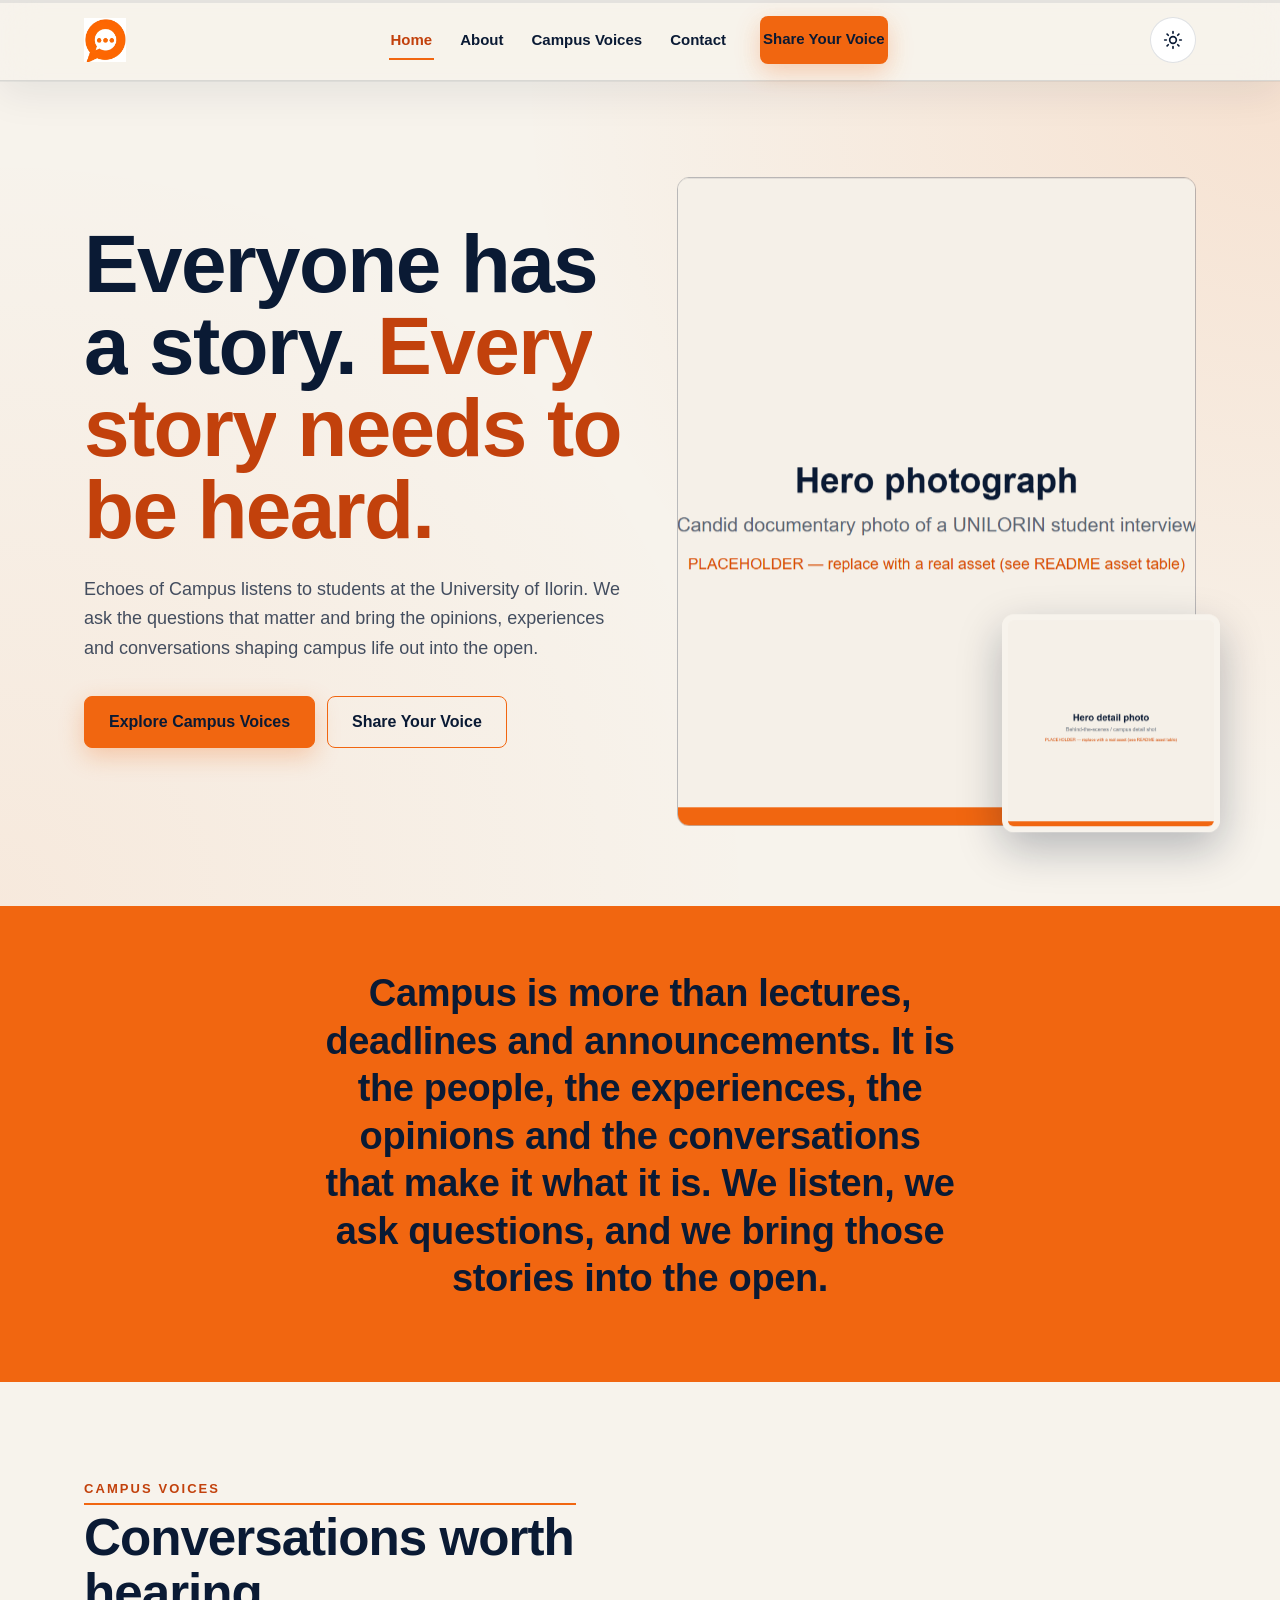
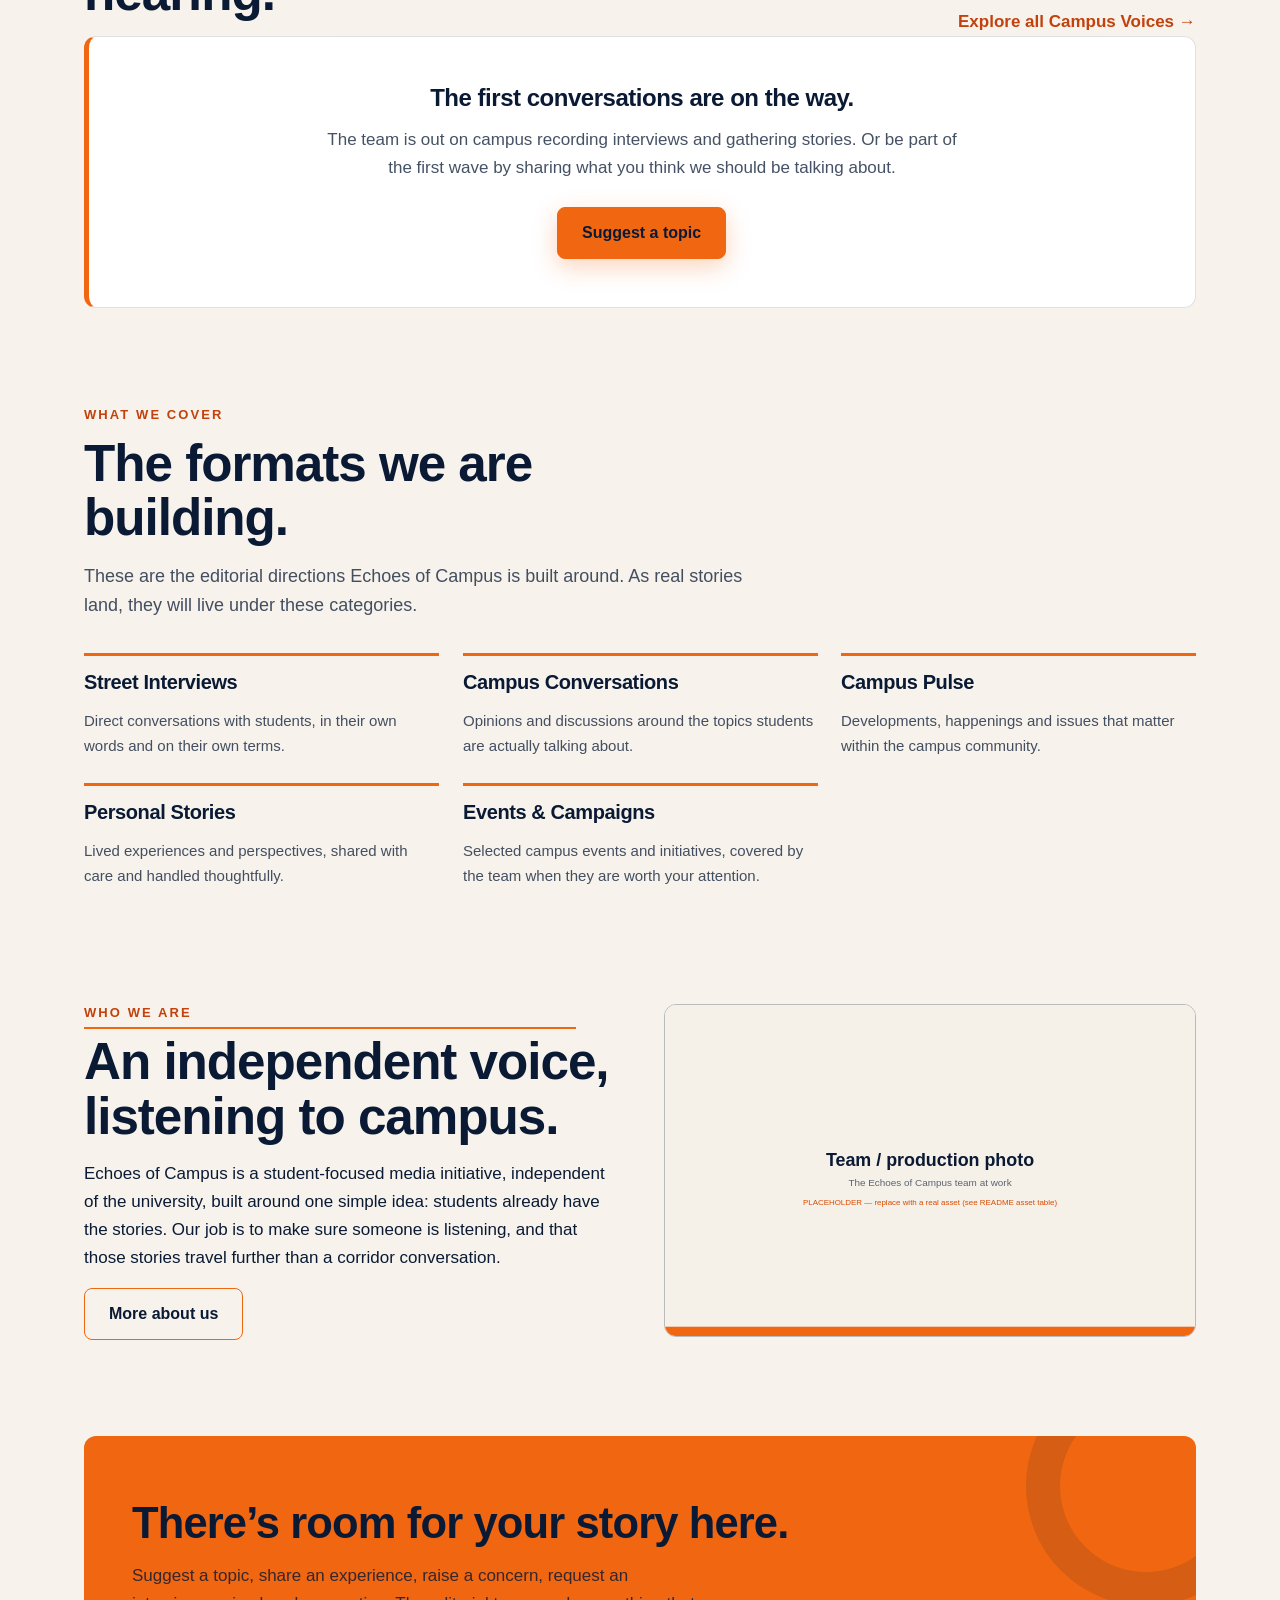
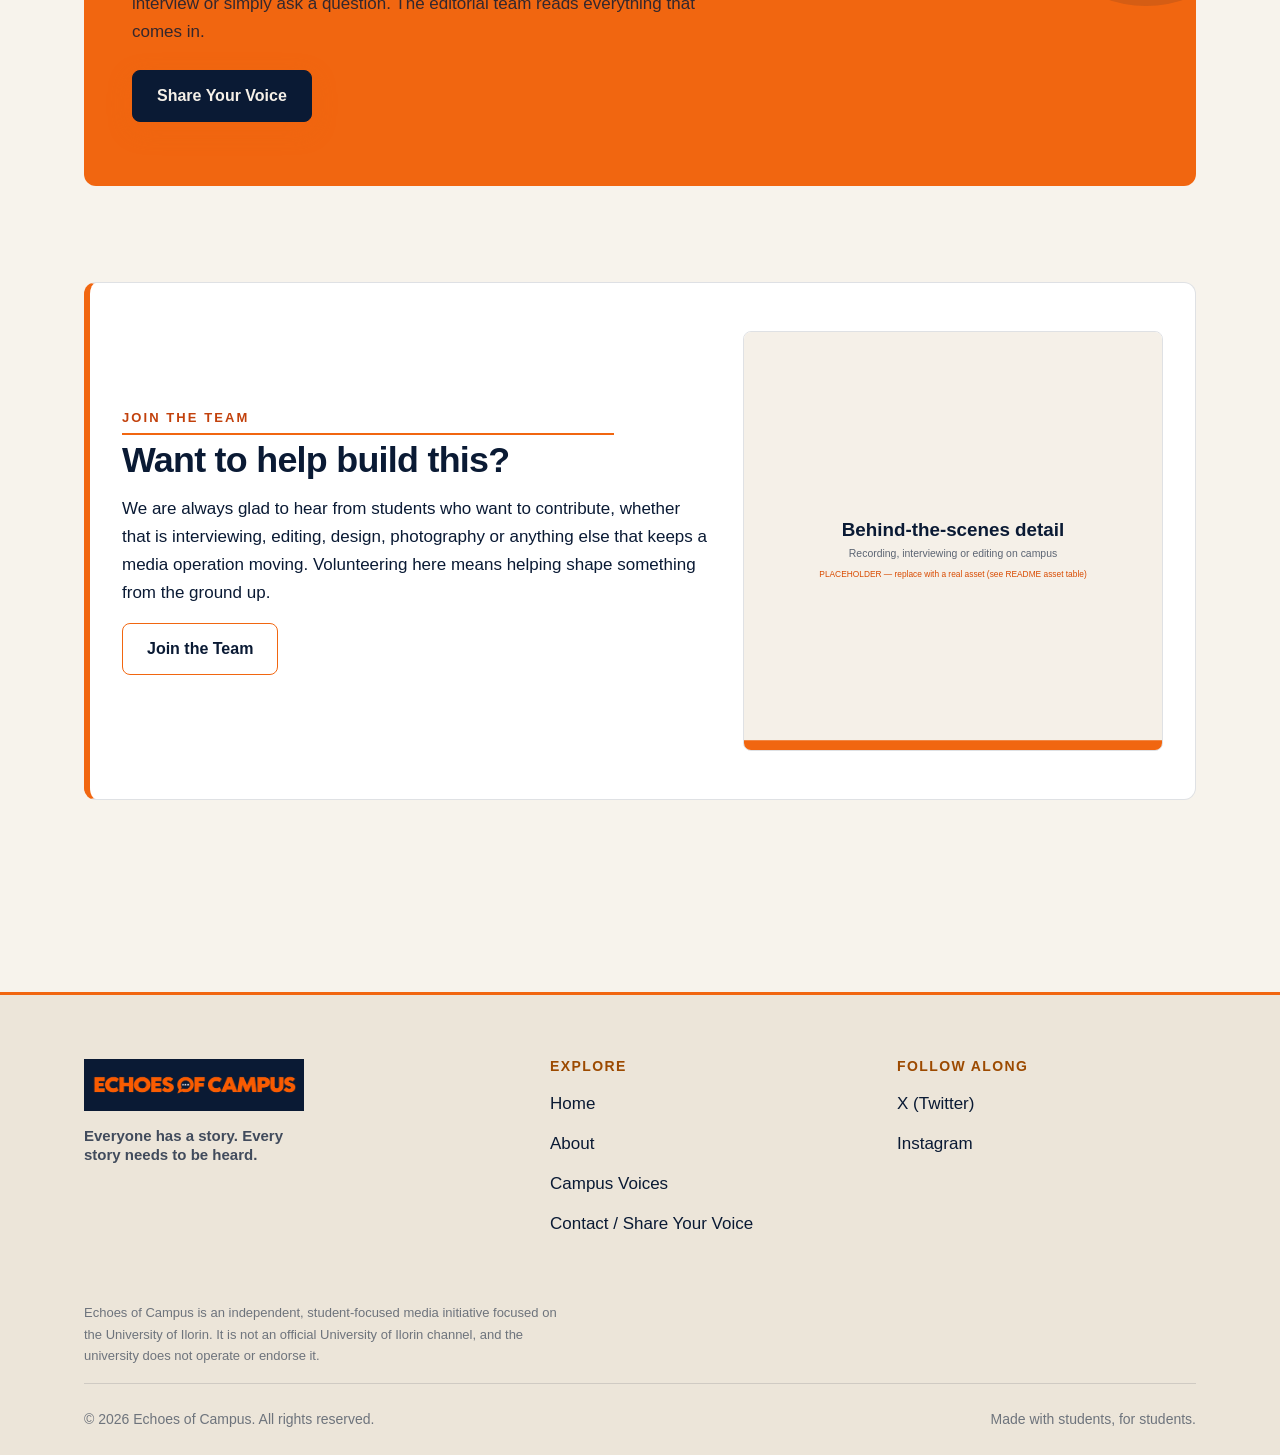
==== commit a750786d: "Add Google Tag Manager to all pages" ====
--- a/index.html
+++ b/index.html
@@ -14,8 +14,20 @@
   <meta name="theme-color" content="#0A1A34">
   <script>/* set theme before first paint: saved choice > system > dark */
   (function(){try{var t=localStorage.getItem('eoc-theme');if(!t)t=window.matchMedia('(prefers-color-scheme: light)').matches?'light':'dark';document.documentElement.setAttribute('data-theme',t)}catch(e){document.documentElement.setAttribute('data-theme','dark')}})();</script>
+<!-- Google Tag Manager -->
+<script async src="https://www.googletagmanager.com/gtm.js?id=GTM-NK4RFB3G"></script>
+<script>
+  window.dataLayer = window.dataLayer || [];
+  function gtag(){dataLayer.push(arguments);}
+  gtag('js', new Date());
+</script>
+<!-- End Google Tag Manager -->
 </head>
 <body>
+<!-- Google Tag Manager (noscript) -->
+<noscript><iframe src="https://www.googletagmanager.com/ns.html?id=GTM-NK4RFB3G"
+height="0" width="0" style="display:none;visibility:hidden"></iframe></noscript>
+<!-- End Google Tag Manager (noscript) -->
 
 <a class="skip-link" href="#main">Skip to content</a>
 <header class="site-header">
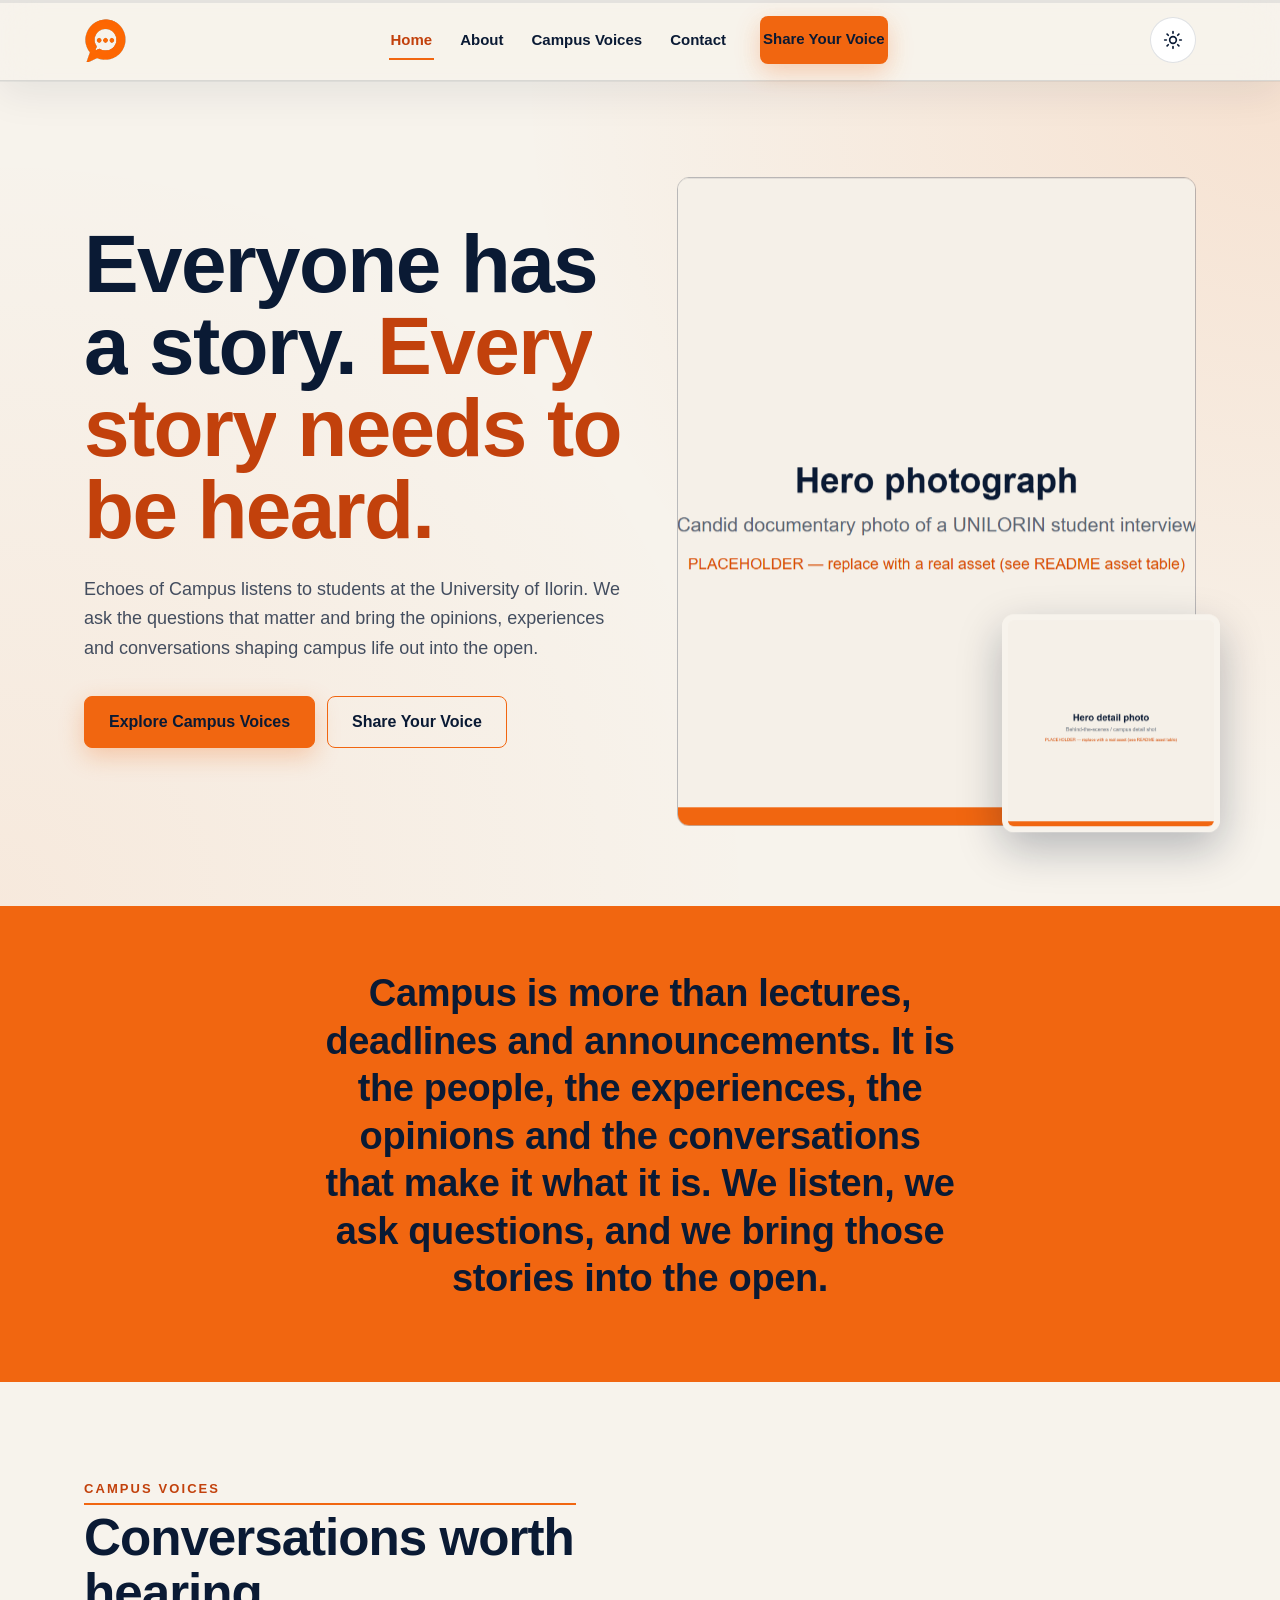
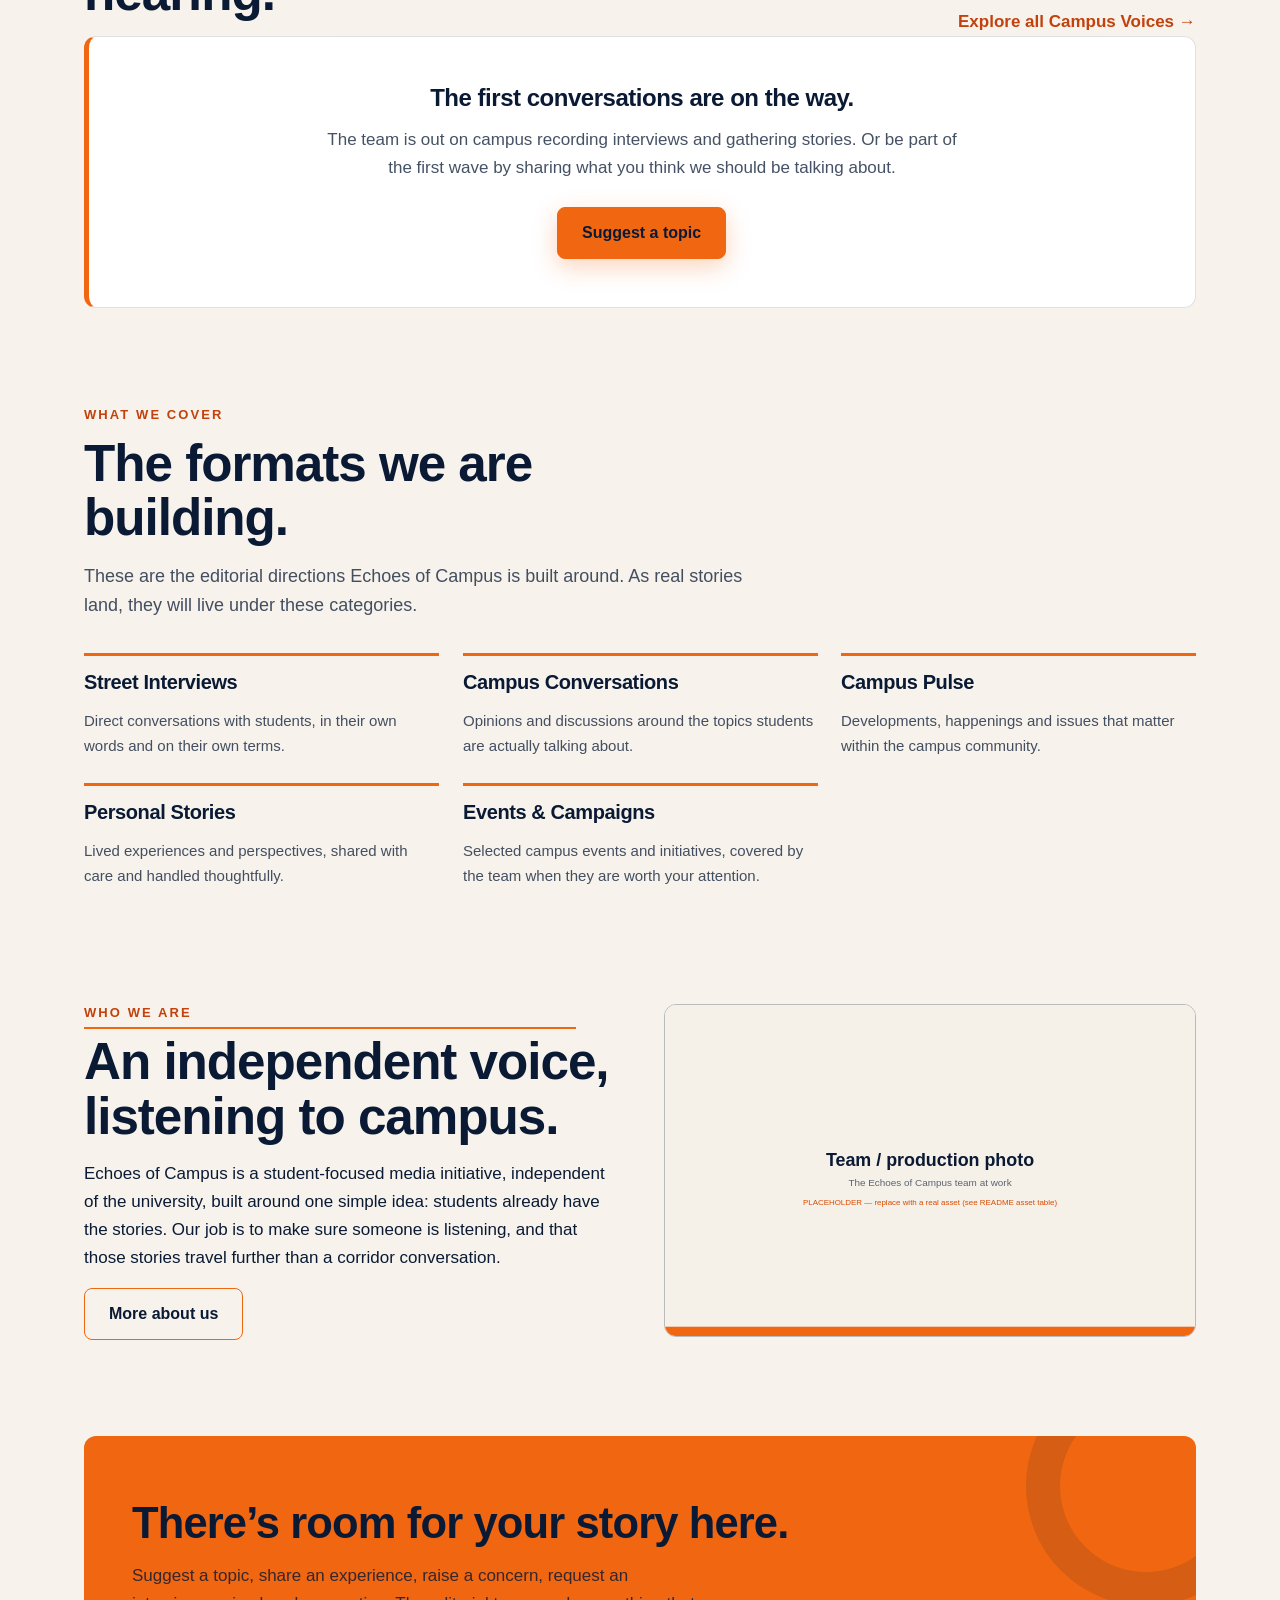
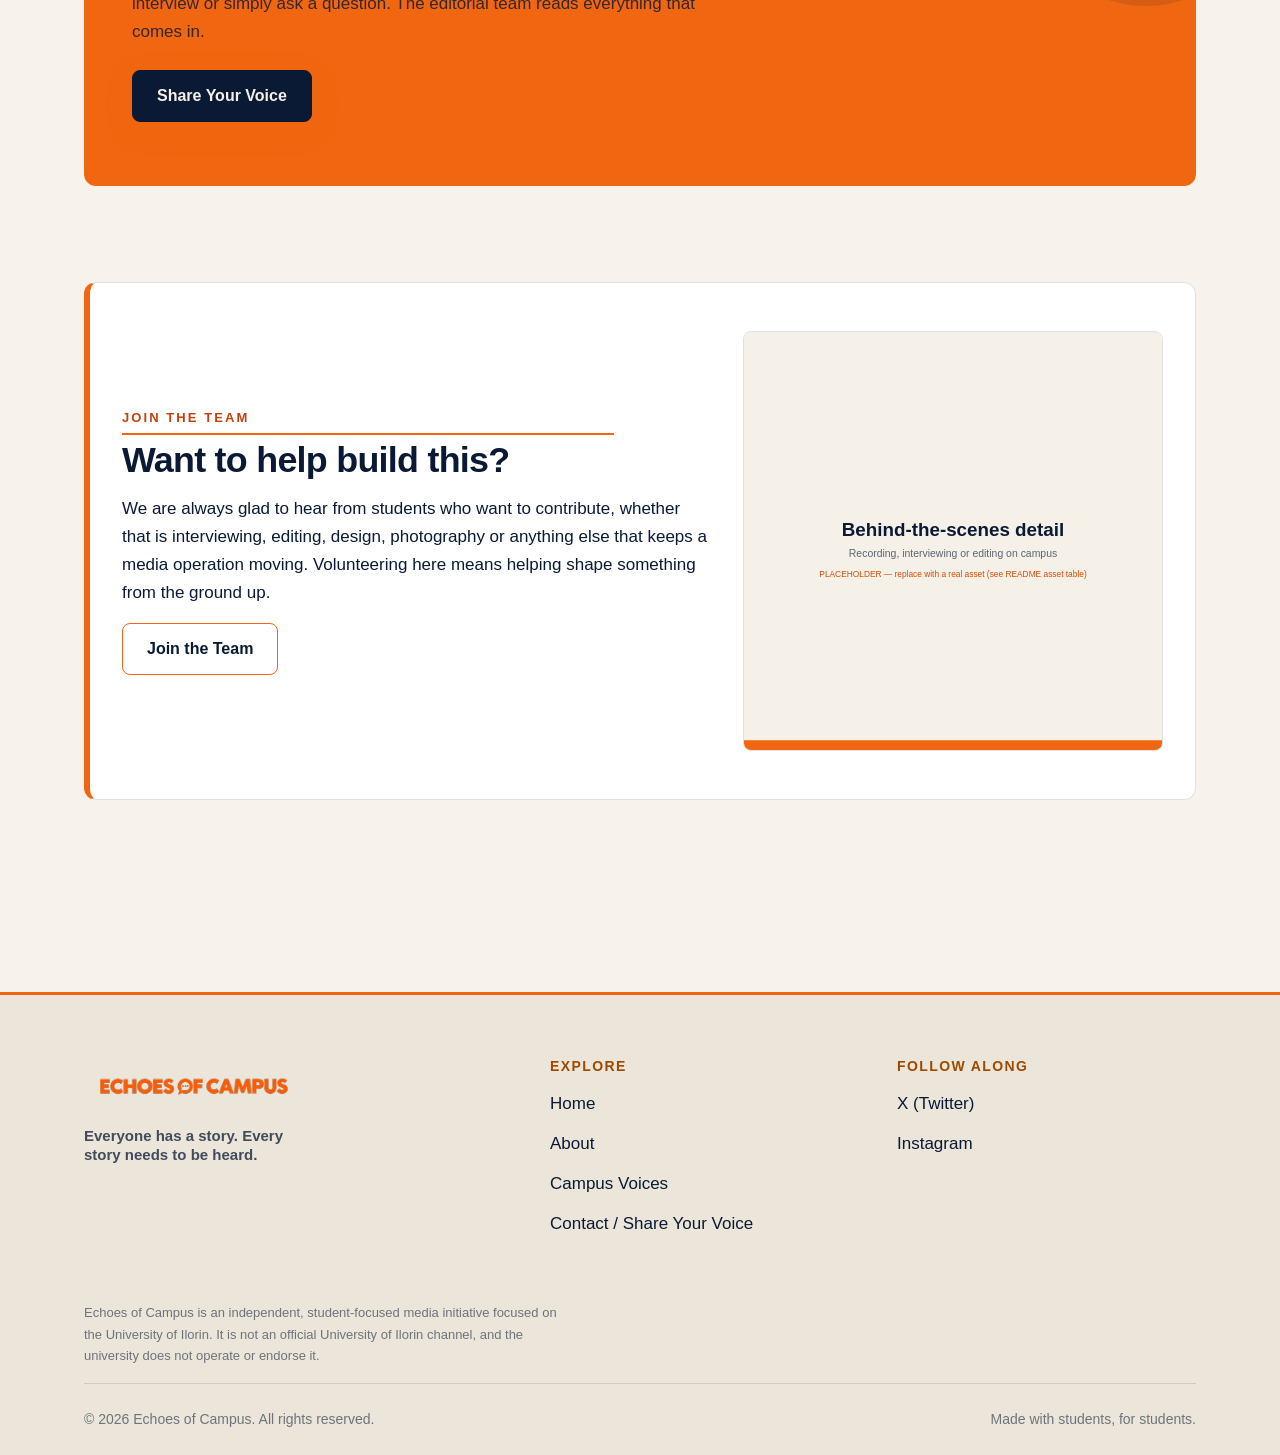
==== commit 9906f090: "Switch logos and favicon to SVG, remove unused PNGs" ====
--- a/index.html
+++ b/index.html
@@ -3,7 +3,7 @@
 <head>
   <meta charset="UTF-8">
   <meta name="viewport" content="width=device-width, initial-scale=1.0">
-  <link rel="icon" type="image/svg+xml" href="assets/icons/favicon.png">
+  <link rel="icon" type="image/svg+xml" href="assets/icons/favicon.svg">
   <link rel="stylesheet" href="css/style.css">
   <title>Echoes of Campus — Everyone has a story. Every story needs to be heard.</title>
   <meta name="description" content="Echoes of Campus is an independent student-focused media initiative at the University of Ilorin. We listen to students, ask questions and bring campus conversations into the open.">
@@ -33,7 +33,7 @@
 <header class="site-header">
   <div class="container">
     <a class="logo" href="index.html" aria-label="Echoes of Campus — Home">
-      <img src="assets/logo/logo-mark.png" alt="Echoes of Campus" width="220" height="50">
+      <img src="assets/logo/logo-mark.svg" alt="Echoes of Campus" width="220" height="50">
     </a>
     <nav class="main-nav" aria-label="Main navigation">
       <ul>
@@ -171,7 +171,7 @@
   <div class="container">
     <div class="footer-top">
       <div class="footer-brand">
-        <img src="assets/logo/logo-primary.png" alt="Echoes of Campus" width="220" height="50">
+        <img src="assets/logo/logo-primary.svg" alt="Echoes of Campus" width="220" height="50">
         <p class="footer-message">Everyone has a story. Every story needs to be heard.</p>
       </div>
       <nav aria-label="Footer navigation">
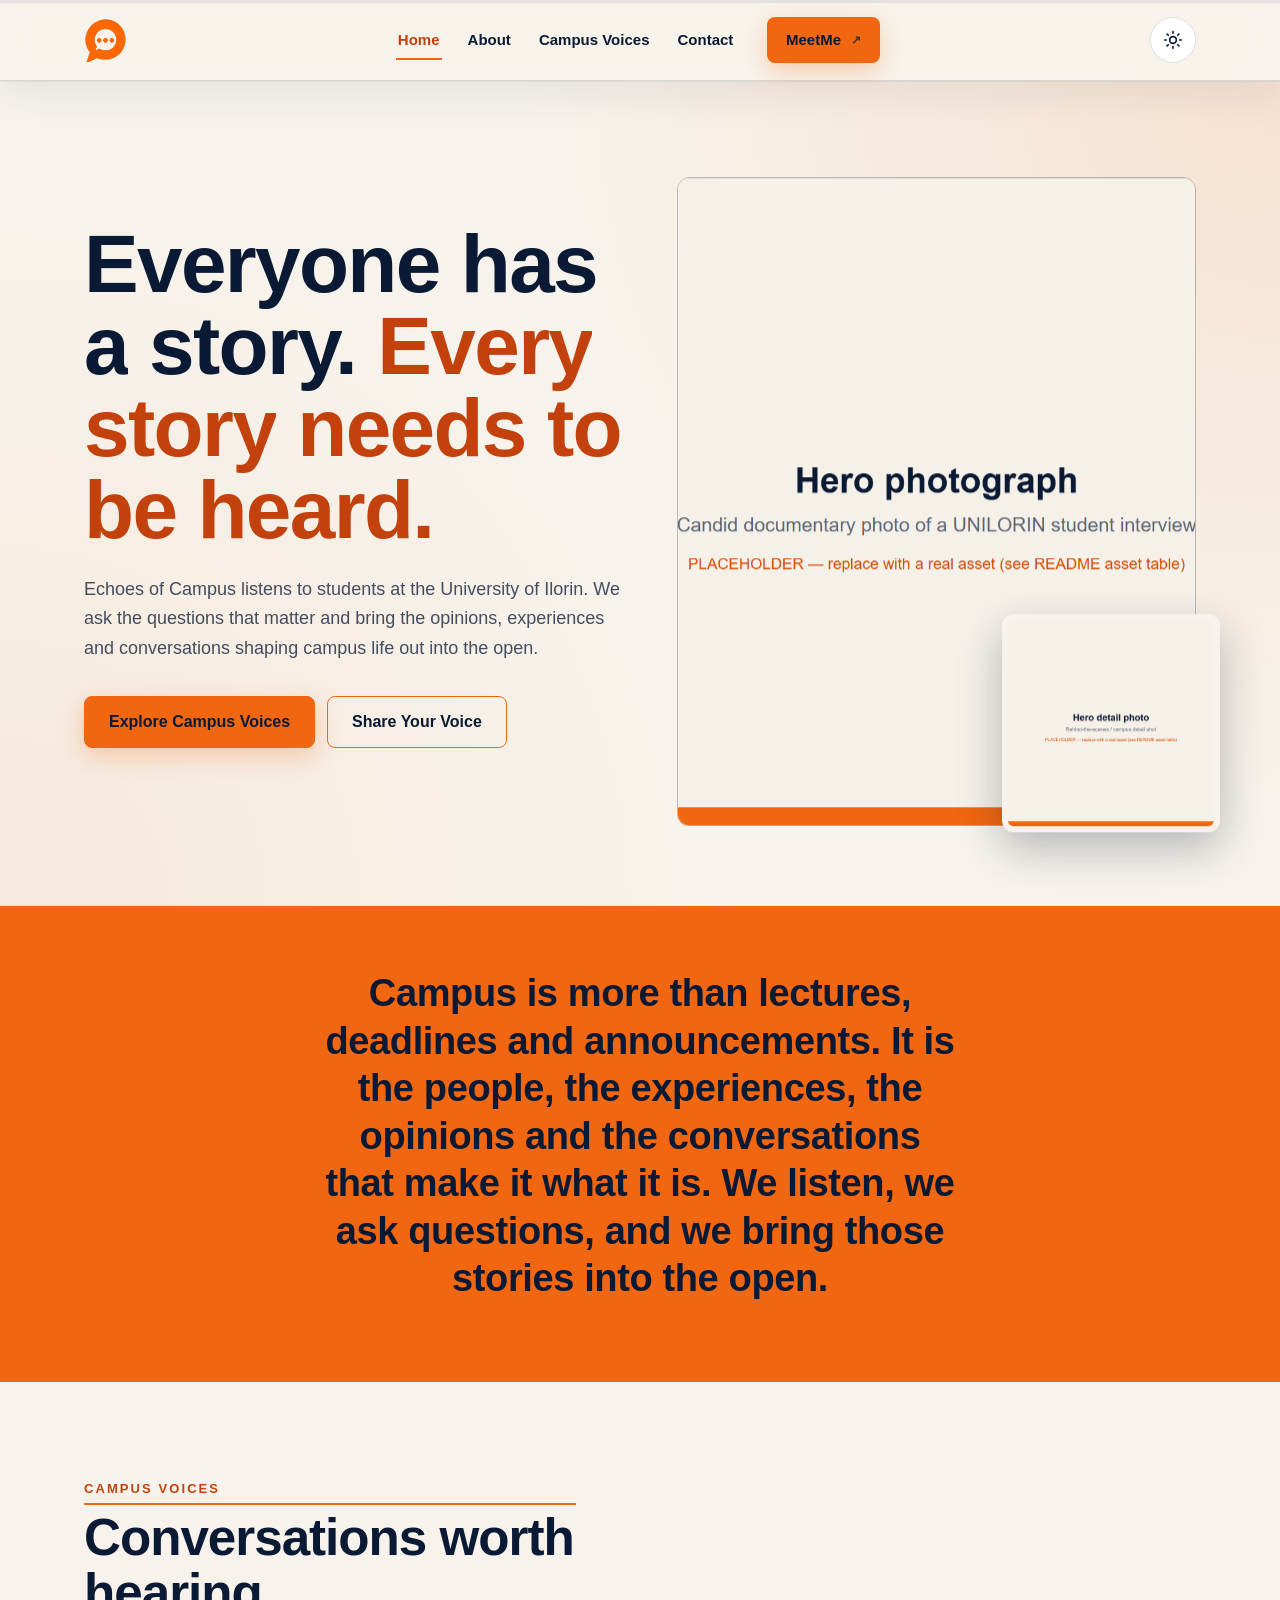
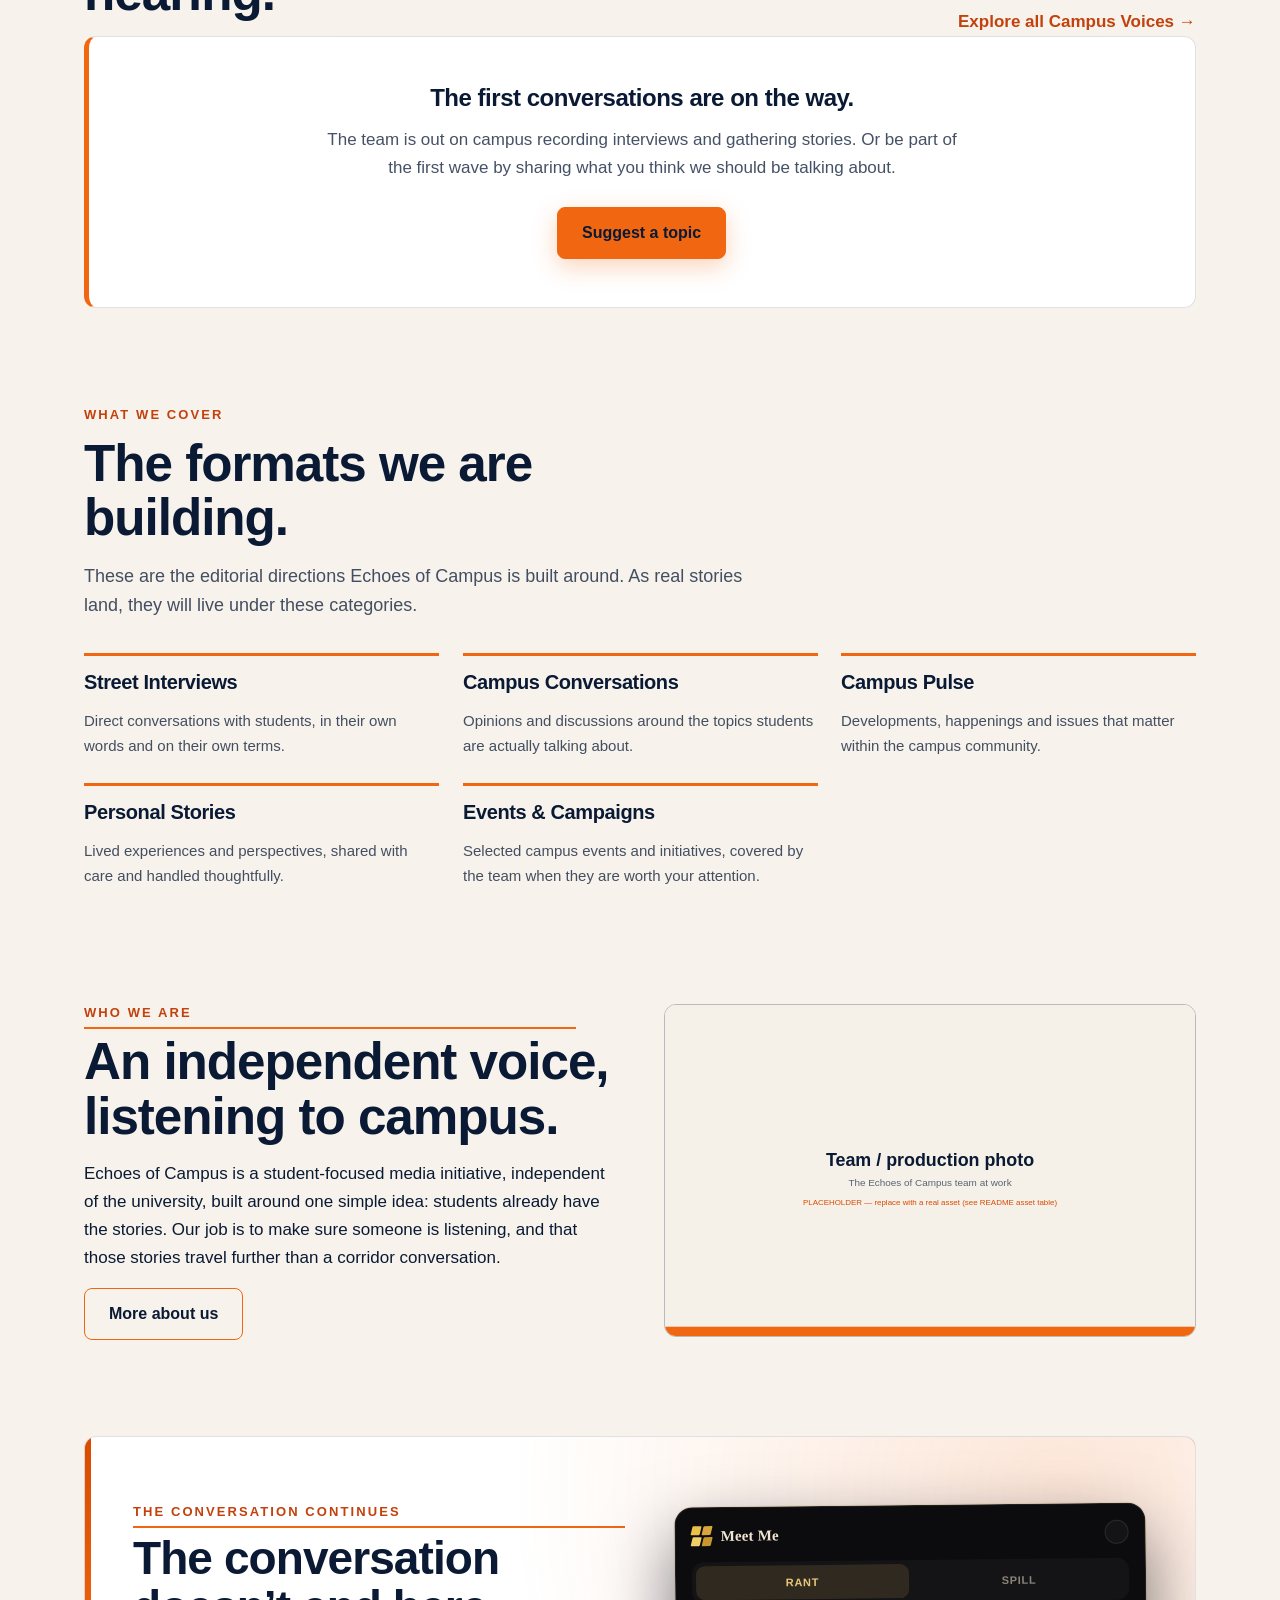
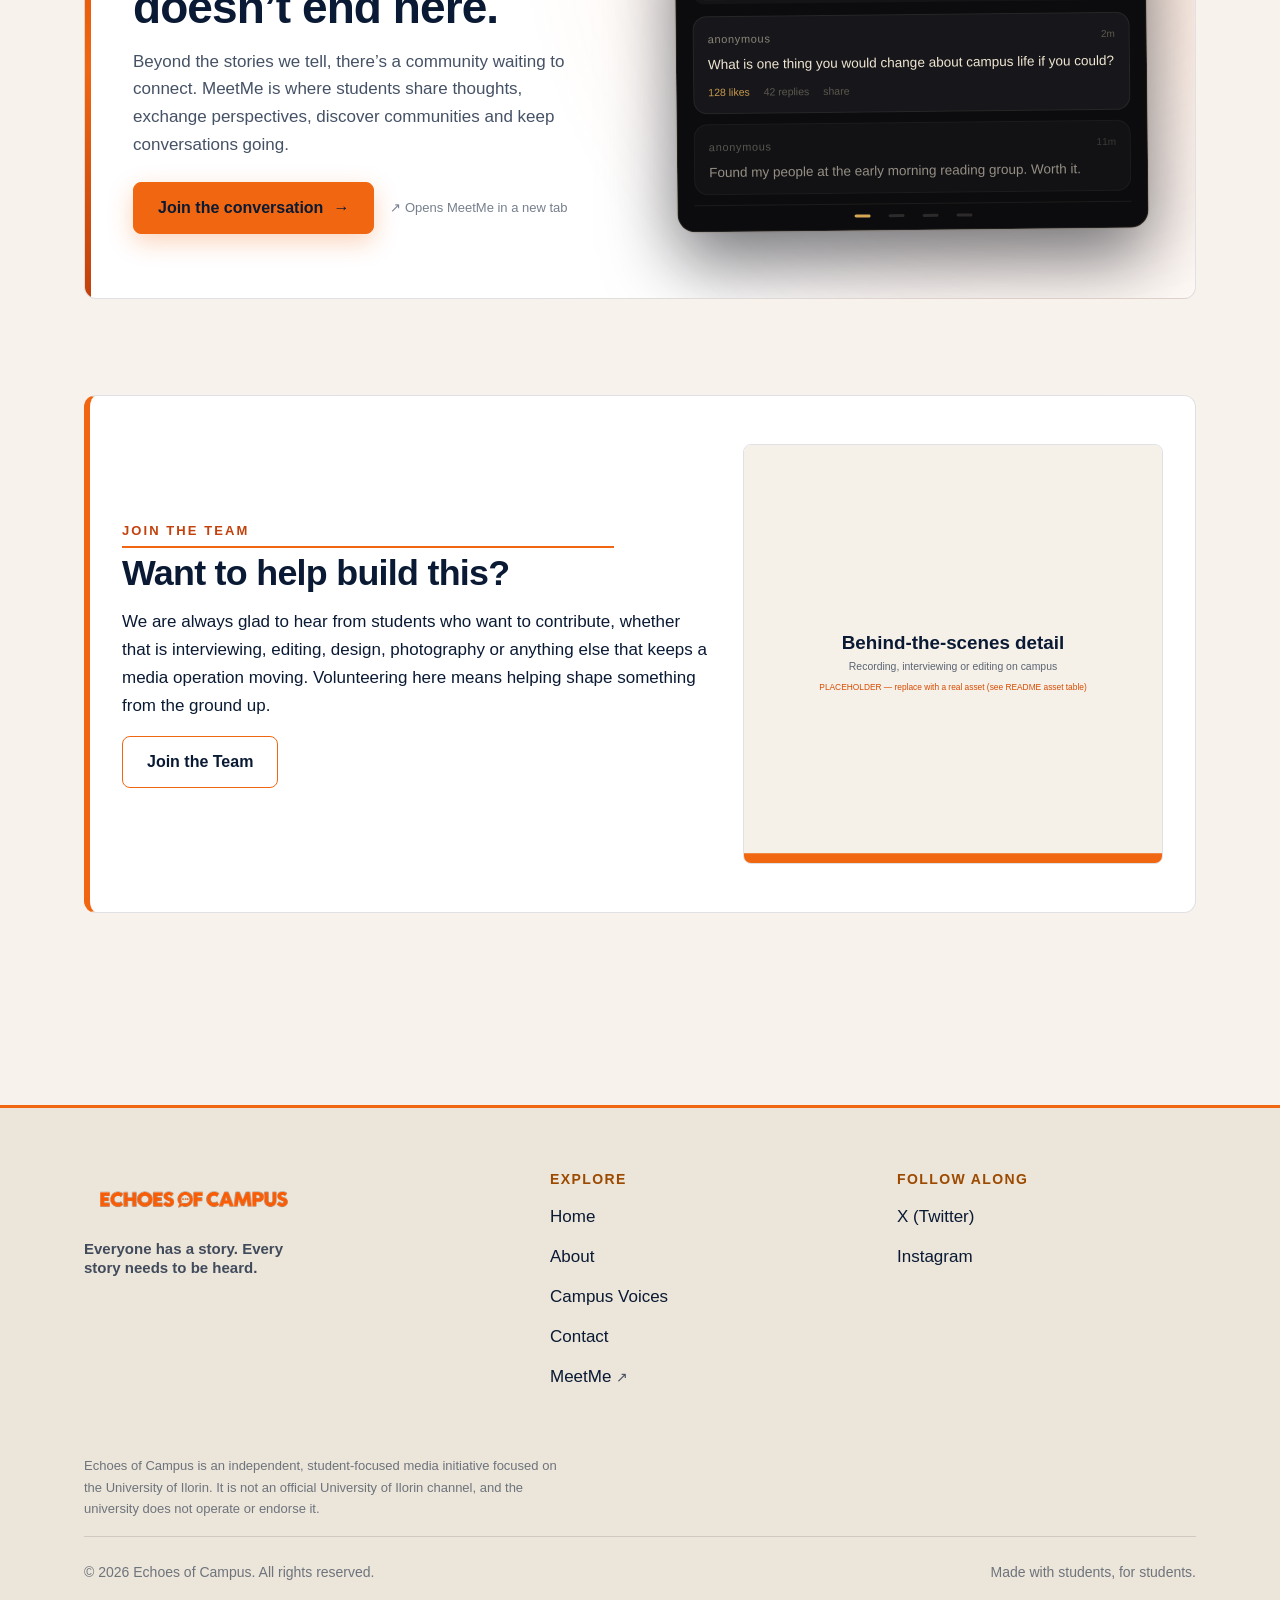
==== commit fed5cd9b: "Add MeetMe as nav CTA and replace homepage promo section - Top nav (all pages): replace Share Your V" ====
--- a/index.html
+++ b/index.html
@@ -7,11 +7,50 @@
   <link rel="stylesheet" href="css/style.css">
   <title>Echoes of Campus — Everyone has a story. Every story needs to be heard.</title>
   <meta name="description" content="Echoes of Campus is an independent student-focused media initiative at the University of Ilorin. We listen to students, ask questions and bring campus conversations into the open.">
-  <meta property="og:title" content="Echoes of Campus">
+  <link rel="canonical" href="https://eoc001.github.io/Echoes-of-campus-Landing-page/">
+  <meta property="og:title" content="Echoes of Campus — Everyone has a story. Every story needs to be heard.">
   <meta property="og:description" content="Independent student-focused media at the University of Ilorin. Everyone has a story. Every story needs to be heard.">
   <meta property="og:type" content="website">
-  <meta property="og:image" content="assets/images/shared/placeholder-cta.svg">
+  <meta property="og:url" content="https://eoc001.github.io/Echoes-of-campus-Landing-page/">
+  <meta property="og:site_name" content="Echoes of Campus">
+  <meta property="og:locale" content="en_US">
+  <meta property="og:image" content="https://eoc001.github.io/Echoes-of-campus-Landing-page/assets/images/shared/og-cover.png">
+  <meta property="og:image:width" content="1200">
+  <meta property="og:image:height" content="630">
+  <meta property="og:image:alt" content="Echoes of Campus — Everyone has a story. Every story needs to be heard.">
+  <meta name="twitter:card" content="summary_large_image">
+  <meta name="twitter:title" content="Echoes of Campus — Everyone has a story. Every story needs to be heard.">
+  <meta name="twitter:description" content="Independent student-focused media at the University of Ilorin.">
+  <meta name="twitter:image" content="https://eoc001.github.io/Echoes-of-campus-Landing-page/assets/images/shared/og-cover.png">
+  <meta name="twitter:image:alt" content="Echoes of Campus social preview">
   <meta name="theme-color" content="#0A1A34">
+  <script type="application/ld+json">
+  {
+    "@context": "https://schema.org",
+    "@type": "Organization",
+    "@id": "https://eoc001.github.io/Echoes-of-campus-Landing-page/#organization",
+    "name": "Echoes of Campus",
+    "url": "https://eoc001.github.io/Echoes-of-campus-Landing-page/",
+    "logo": "https://eoc001.github.io/Echoes-of-campus-Landing-page/assets/logo/logo-primary.svg",
+    "description": "Independent, student-focused media initiative at the University of Ilorin, Nigeria. We listen to students, ask questions and bring campus conversations into the open.",
+    "sameAs": [
+      "https://x.com/Echoesofcampus",
+      "https://instagram.com/echoesofcampus01"
+    ]
+  }
+  </script>
+  <script type="application/ld+json">
+  {
+    "@context": "https://schema.org",
+    "@type": "WebSite",
+    "@id": "https://eoc001.github.io/Echoes-of-campus-Landing-page/#website",
+    "name": "Echoes of Campus",
+    "url": "https://eoc001.github.io/Echoes-of-campus-Landing-page/",
+    "description": "Everyone has a story. Every story needs to be heard. Student interviews, opinions and personal stories from the University of Ilorin.",
+    "inLanguage": "en",
+    "publisher": { "@id": "https://eoc001.github.io/Echoes-of-campus-Landing-page/#organization" }
+  }
+  </script>
   <script>/* set theme before first paint: saved choice > system > dark */
   (function(){try{var t=localStorage.getItem('eoc-theme');if(!t)t=window.matchMedia('(prefers-color-scheme: light)').matches?'light':'dark';document.documentElement.setAttribute('data-theme',t)}catch(e){document.documentElement.setAttribute('data-theme','dark')}})();</script>
 <!-- Google Tag Manager -->
@@ -41,7 +80,7 @@
         <li><a href="about.html">About</a></li>
         <li><a href="campus-voices.html">Campus Voices</a></li>
         <li><a href="contact.html">Contact</a></li>
-        <li class="nav-cta"><a class="btn btn--primary btn--compact" href="contact.html">Share Your Voice</a></li>
+        <li class="nav-cta"><a class="btn btn--primary btn--compact is-external" href="https://meet-me-three-beta.vercel.app/" target="_blank" rel="noopener noreferrer" aria-label="MeetMe (opens in a new tab)">MeetMe</a></li>
       </ul>
     </nav>
     <div class="header-actions">
@@ -68,7 +107,7 @@
       <li><a href="campus-voices.html">Campus Voices</a></li>
       <li><a href="contact.html">Contact</a></li>
     </ul>
-    <a class="btn btn--primary" href="contact.html">Share Your Voice</a>
+    <a class="btn btn--primary is-external" href="https://meet-me-three-beta.vercel.app/" target="_blank" rel="noopener noreferrer" aria-label="MeetMe (opens in a new tab)">MeetMe</a>
   </nav>
 </header>
 
@@ -142,12 +181,51 @@
     </div>
   </section>
 
-  <section class="section" style="padding-top:0" aria-labelledby="share-title">
-    <div class="container">
-      <div class="cta-band">
-        <h2 id="share-title">There&rsquo;s room for your story here.</h2>
-        <p>Suggest a topic, share an experience, raise a concern, request an interview or simply ask a question. The editorial team reads everything that comes in. </p>
-        <a class="btn btn--primary" href="contact.html">Share Your Voice</a>
+  <section class="section" style="padding-top:0" aria-labelledby="meetme-title">
+    <div class="container">
+      <div class="meetme-band">
+        <div class="meetme-band__copy">
+          <p class="eyebrow">The conversation continues</p>
+          <h2 id="meetme-title">The conversation doesn&rsquo;t end here.</h2>
+          <p class="meetme-band__text">Beyond the stories we tell, there&rsquo;s a community waiting to connect. MeetMe is where students share thoughts, exchange perspectives, discover communities and keep conversations going.</p>
+          <div class="meetme-band__actions">
+            <a class="btn btn--primary" href="https://meet-me-three-beta.vercel.app/" target="_blank" rel="noopener noreferrer">Join the conversation <span aria-hidden="true">&rarr;</span></a>
+            <span class="meetme-band__note"><span aria-hidden="true">&#8599;</span> Opens MeetMe in a new tab</span>
+          </div>
+        </div>
+        <div class="meetme-band__preview" aria-hidden="true">
+          <div class="mm-shot">
+            <div class="mm-shot__top">
+              <span class="mm-logo"><i></i><i></i><i></i><i></i></span>
+              <span class="mm-word">Meet Me</span>
+              <span class="mm-pill"></span>
+            </div>
+            <div class="mm-switch">
+              <span class="mm-switch__opt is-on">Rant</span>
+              <span class="mm-switch__opt">Spill</span>
+            </div>
+            <div class="mm-card">
+              <div class="mm-card__head">
+                <span class="mm-card__who">anonymous</span>
+                <span class="mm-card__when">2m</span>
+              </div>
+              <p class="mm-card__body">What is one thing you would change about campus life if you could?</p>
+              <div class="mm-card__foot">
+                <span class="mm-act is-gold">128 likes</span>
+                <span class="mm-act">42 replies</span>
+                <span class="mm-act">share</span>
+              </div>
+            </div>
+            <div class="mm-card mm-card--quiet">
+              <div class="mm-card__head">
+                <span class="mm-card__who">anonymous</span>
+                <span class="mm-card__when">11m</span>
+              </div>
+              <p class="mm-card__body">Found my people at the early morning reading group. Worth it.</p>
+            </div>
+            <div class="mm-nav"><span class="is-on"></span><span></span><span></span><span></span></div>
+          </div>
+        </div>
       </div>
     </div>
   </section>
@@ -180,7 +258,8 @@
           <li><a href="index.html">Home</a></li>
           <li><a href="about.html">About</a></li>
           <li><a href="campus-voices.html">Campus Voices</a></li>
-          <li><a href="contact.html">Contact / Share Your Voice</a></li>
+          <li><a href="contact.html">Contact</a></li>
+          <li><a class="is-external" href="https://meet-me-three-beta.vercel.app/" target="_blank" rel="noopener noreferrer" aria-label="MeetMe (opens in a new tab)">MeetMe</a></li>
         </ul>
       </nav>
       <div>
--- a/css/style.css
+++ b/css/style.css
@@ -185,7 +185,6 @@
 }
 .form-notice--success { background: rgba(241, 102, 16, 0.14); border: 1px solid var(--orange); }
 .form-notice--error { background: rgba(217, 75, 0, 0.16); border: 1px solid var(--orange-deep); }
-.form-notice--config { background: rgba(245, 240, 232, 0.06); border: 1px dashed var(--line-strong); }
 .hp-field { position: absolute; left: -9999px; width: 1px; height: 1px; overflow: hidden; }
 
 /* ── 4. Header / footer ──────────────────────────────────── */
@@ -210,6 +209,15 @@
 .main-nav a:hover { color: var(--orange-bright); border-bottom-color: var(--orange); }
 .main-nav a[aria-current="page"] { color: var(--orange-bright); border-bottom-color: var(--orange); }
 .nav-cta { margin-left: var(--sp-2); }
+/* `.main-nav a` (0-1-1) out-specifies `.btn`/`.btn--compact` (0-1-0) and
+   `.main-nav a:hover` (0-2-1) out-specifies `.btn--primary:hover` (0-2-0),
+   which squashed the nav CTA and stole its hover colour. Scope overrides
+   so the MeetMe button renders as a proper orange button. */
+.main-nav .nav-cta .btn { padding: 0 18px; border-bottom-width: 1px; }
+.main-nav .nav-cta .btn:hover,
+.main-nav .nav-cta .btn:focus-visible {
+  color: var(--ink); border-bottom-color: transparent;
+}
 .nav-toggle {
   display: none; width: 48px; height: 48px;
   background: var(--surface); border: 1px solid var(--line); border-radius: var(--radius-s);
@@ -434,20 +442,102 @@
 .coverage-item h3 { font-size: 20px; }
 .coverage-item p { font-size: 15px; color: var(--text-dim); margin: 0; }
 
-.cta-band {
-  background: var(--orange); color: var(--ink);
-  border-radius: var(--radius-m); padding: var(--sp-16) var(--sp-12);
-  position: relative; overflow: hidden;
-}
-.cta-band::after {
-  content: ''; position: absolute; right: -70px; top: -70px;
-  width: 240px; height: 240px; border-radius: 50%;
-  border: 34px solid rgba(10, 26, 52, 0.12);
-}
-.cta-band h2 { font-size: clamp(26px, 3.4vw, 44px); color: var(--ink); }
-.cta-band p { color: rgba(10, 26, 52, 0.82); max-width: 60ch; }
-.cta-band .btn--primary { background: var(--ink); color: var(--cream); border-color: var(--ink); margin-top: var(--sp-2); position: relative; z-index: 1; }
-.cta-band .btn--primary:hover { background: var(--surface-2); border-color: var(--surface-2); transform: translateY(-2px); }
+/* ── MeetMe promotional band (split layout) ────────────────── */
+.meetme-band {
+  position: relative;
+  display: grid; grid-template-columns: 1.05fr 1fr;
+  gap: var(--sp-12); align-items: center;
+  overflow: hidden;
+  background:
+    radial-gradient(circle at 88% 12%, rgba(241, 102, 16, 0.16), transparent 52%),
+    var(--surface);
+  border: 1px solid var(--line);
+  border-radius: var(--radius-m);
+  padding: var(--sp-16) var(--sp-12);
+}
+/* orange accent rail down the left edge, echoing the old CTA band */
+.meetme-band::before {
+  content: ''; position: absolute; left: 0; top: 0; bottom: 0; width: 6px;
+  background: linear-gradient(180deg, var(--orange-deep), var(--orange), var(--orange-bright));
+}
+.meetme-band__copy { position: relative; z-index: 1; }
+.meetme-band h2 { font-size: clamp(28px, 3.6vw, 46px); max-width: 15ch; }
+.meetme-band__text { font-size: 17px; line-height: 1.62; color: var(--text-dim); max-width: 46ch; }
+.meetme-band__actions {
+  display: flex; align-items: center; gap: var(--sp-4);
+  flex-wrap: wrap; margin-top: var(--sp-6);
+}
+.meetme-band__note { font-size: 13px; color: var(--text-faint); }
+
+/* Visual preview of the MeetMe interface — pure CSS, no image assets.
+   Colours are MeetMe's own tokens (near-black, ivory, gold) so the panel
+   reads as a genuine screenshot while the surrounding band stays EOC. */
+.meetme-band__preview { position: relative; z-index: 1; }
+.mm-shot {
+  background: #0C0C0E;
+  border: 1px solid rgba(240, 230, 210, 0.10);
+  border-radius: 18px;
+  padding: 16px 16px 12px;
+  box-shadow: 0 30px 70px rgba(2, 6, 16, 0.55),
+              0 0 0 1px rgba(212, 168, 87, 0.16);   /* subtle MeetMe-gold ring */
+  transform: rotate(-0.6deg);
+}
+.mm-shot__top { display: flex; align-items: center; gap: 9px; margin-bottom: 13px; }
+.mm-logo {
+  width: 20px; height: 20px; flex: none;
+  display: grid; grid-template-columns: 1fr 1fr; grid-template-rows: 1fr 1fr; gap: 2px;
+}
+.mm-logo i { display: block; transform: skewX(-14deg); border-radius: 1px; }
+.mm-logo i:nth-child(1) { background: #E8C04A; }
+.mm-logo i:nth-child(2) { background: #D9A63C; }
+.mm-logo i:nth-child(3) { background: #F0CF6A; }
+.mm-logo i:nth-child(4) { background: #C9962E; }
+.mm-word {
+  font-family: Georgia, 'Times New Roman', serif;
+  font-size: 15px; font-weight: 600; color: #F0E6D2; letter-spacing: 0.01em;
+}
+.mm-pill {
+  margin-left: auto; width: 24px; height: 24px; border-radius: 50%;
+  background: #141417; border: 1px solid rgba(240, 230, 210, 0.10);
+}
+.mm-switch {
+  display: flex; gap: 4px; background: #141417; border-radius: 12px;
+  padding: 4px; margin-bottom: 12px;
+}
+.mm-switch__opt {
+  flex: 1; text-align: center; padding: 8px 0; border-radius: 9px;
+  font-size: 11px; font-weight: 600; letter-spacing: 0.06em; text-transform: uppercase;
+  color: #8A8578;
+}
+.mm-switch__opt.is-on { background: rgba(212, 168, 87, 0.14); color: #E8C878; }
+.mm-card {
+  background: #17171B; border: 1px solid rgba(240, 230, 210, 0.07);
+  border-radius: 14px; padding: 13px 14px 11px; margin-bottom: 10px;
+}
+.mm-card--quiet { opacity: 0.6; }
+.mm-card__head { display: flex; justify-content: space-between; gap: 8px; margin-bottom: 7px; }
+.mm-card__who { font-size: 11px; letter-spacing: 0.06em; color: #8A8578; font-weight: 500; }
+.mm-card__when { font-size: 10px; color: #5C584F; }
+.mm-card__body { font-size: 13.5px; line-height: 1.5; color: #F0E6D2; margin: 0; max-width: none; }
+.mm-card__foot { display: flex; gap: 14px; margin-top: 9px; flex-wrap: wrap; }
+.mm-act { font-size: 10.5px; color: #5C584F; }
+.mm-act.is-gold { color: #C99A4E; }
+.mm-nav {
+  display: flex; justify-content: center; gap: 18px;
+  padding-top: 10px; border-top: 1px solid rgba(240, 230, 210, 0.07);
+}
+.mm-nav span { width: 16px; height: 3px; border-radius: 3px; background: rgba(240, 230, 210, 0.14); }
+.mm-nav span.is-on { background: #D4A857; }
+
+/* ── External-link indicator (MeetMe) ─────────────────────── */
+.is-external::after {
+  content: '\2197';
+  display: inline-block; font-size: 0.82em; line-height: 1;
+  opacity: 0.72;
+  transition: transform 0.25s var(--ease-out), opacity 0.25s ease;
+}
+a.is-external:not(.btn)::after { margin-left: 5px; }
+a.is-external:hover::after { transform: translate(2px, -2px); opacity: 1; }
 
 .join-teaser {
   display: grid; grid-template-columns: 1.4fr 1fr; gap: var(--sp-8); align-items: center;
@@ -588,9 +678,6 @@
 }
 .hero:hover .hero__glow { opacity: 1; }
 
-/* 9. CTA decorative circle scroll rotation */
-.cta-band::after { transform: rotate(var(--cta-rot, 0deg)); transition: transform 0.1s linear; }
-
 /* 10. Parallax layers */
 .parallax-slow { will-change: transform; }
 
@@ -619,6 +706,7 @@
   .hero__grid { grid-template-columns: 1fr; gap: var(--sp-8); }
   .hero__media .photo-float { right: 12px; bottom: -20px; }
   .two-col, .join-teaser { grid-template-columns: 1fr; }
+  .meetme-band { grid-template-columns: 1fr; gap: var(--sp-8); padding: var(--sp-12) var(--sp-8); }
   .voices-grid { grid-template-columns: repeat(2, 1fr); }
   .story-card--featured { flex-direction: column; }
   .coverage-list { grid-template-columns: repeat(2, 1fr); }
@@ -641,7 +729,8 @@
   .team-grid { grid-template-columns: repeat(2, 1fr); gap: var(--sp-4); }
   .values-grid, .impact-grid, .form-grid-2 { grid-template-columns: 1fr; }
   .footer-top { grid-template-columns: 1fr; gap: var(--sp-8); padding-block: var(--sp-12); }
-  .cta-band { padding: var(--sp-8) var(--sp-6); }
+  .meetme-band { padding: var(--sp-8) var(--sp-6); gap: var(--sp-6); }
+  .meetme-band__actions .btn { flex: 1 1 100%; }
   .team-modal__dialog { grid-template-columns: 1fr; padding-top: var(--sp-12); }
   .coverage-list { grid-template-columns: 1fr; }
 }
@@ -710,7 +799,6 @@
 }
 [data-theme="light"] .scroll-top { background: rgba(255, 255, 255, 0.88); }
 [data-theme="light"] .scroll-progress { background: rgba(10, 26, 52, 0.08); }
-[data-theme="light"] .form-notice--config { background: rgba(10, 26, 52, 0.05); }
 [data-theme="light"] .field select { color-scheme: light; }
 
 /* hero: drop the navy radial, keep warm orange glows */
@@ -721,13 +809,6 @@
 [data-theme="light"] .photo-float {
   border-color: var(--bg);
   box-shadow: 0 16px 44px rgba(10, 26, 52, 0.28);
-}
-
-/* CTA button: stays brand-ink (dark) on the orange band → needs light text;
-   on hover it becomes the light surface, so the text flips back to ink */
-[data-theme="light"] .cta-band .btn--primary { color: var(--on-ink); }
-[data-theme="light"] .cta-band .btn--primary:hover {
-  background: var(--surface-2); border-color: var(--surface-2); color: var(--ink);
 }
 
 /* smooth theme cross-fade — added briefly by JS on toggle only
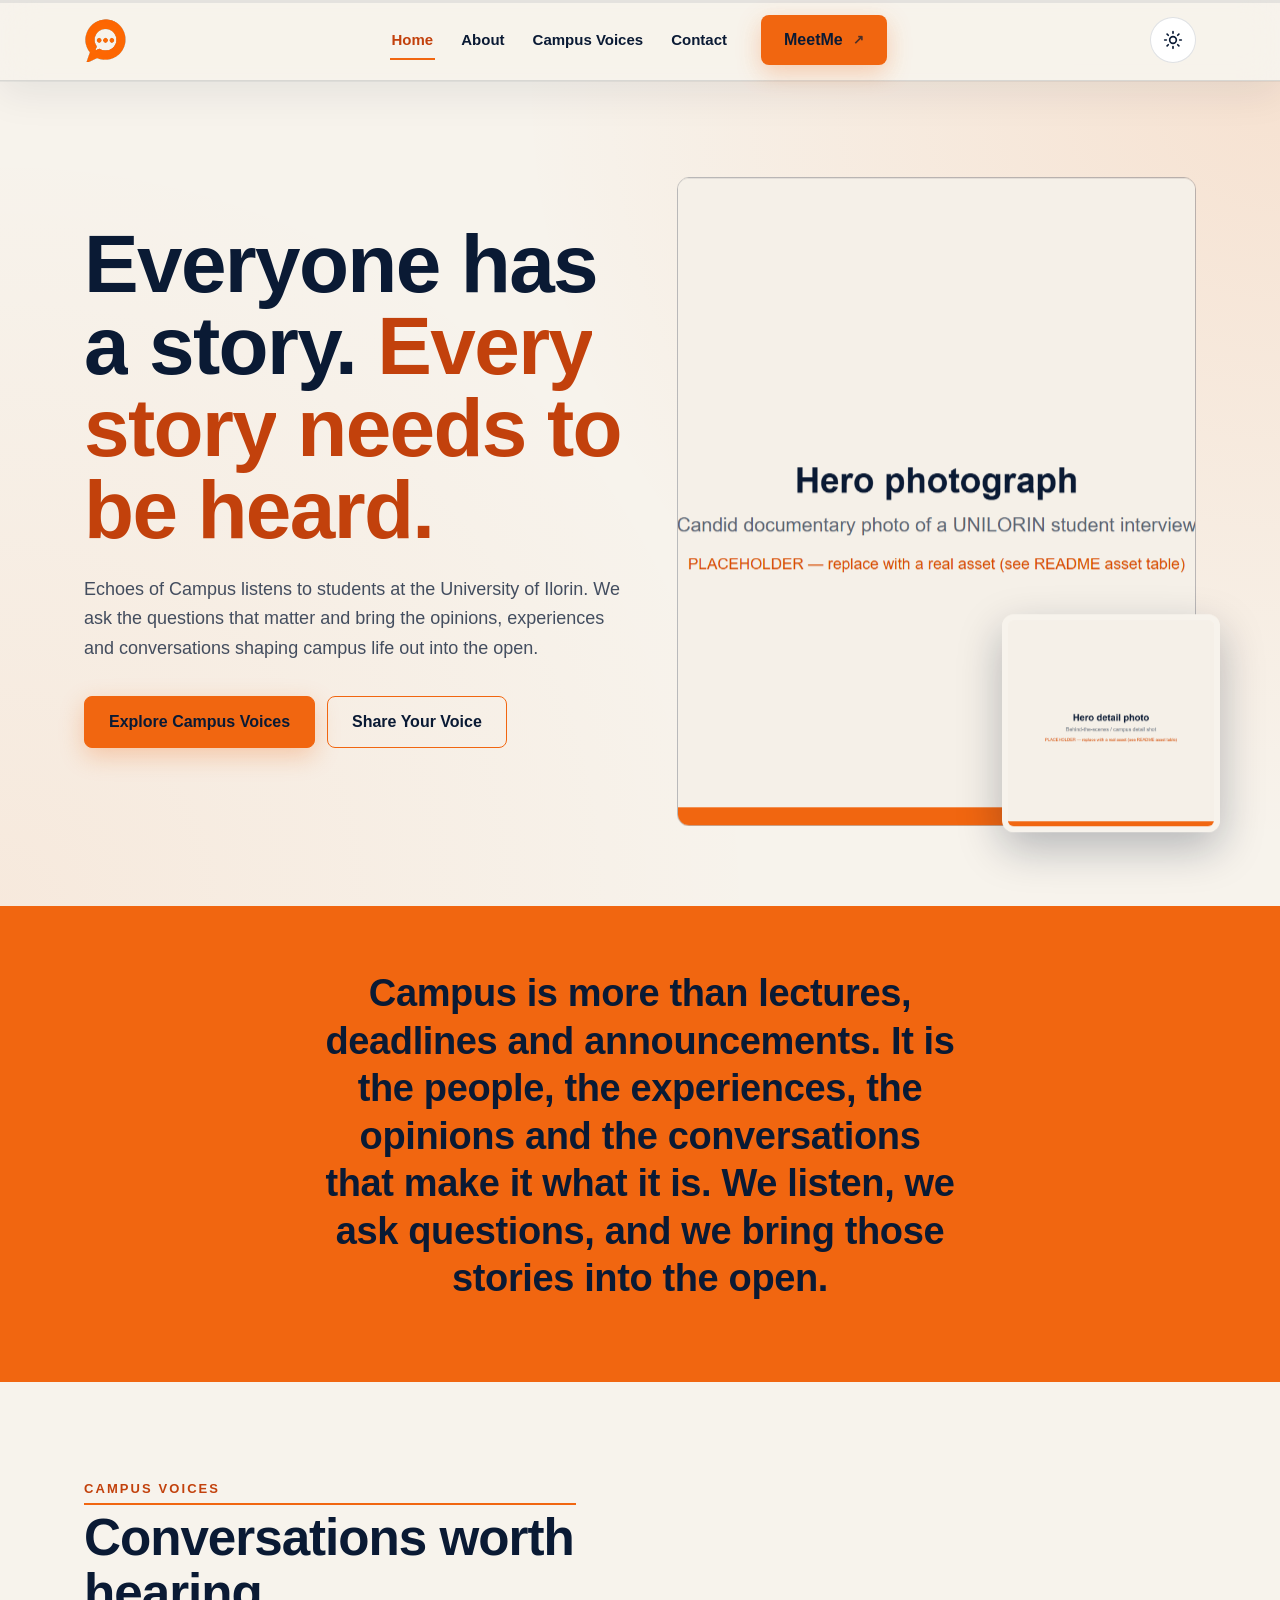
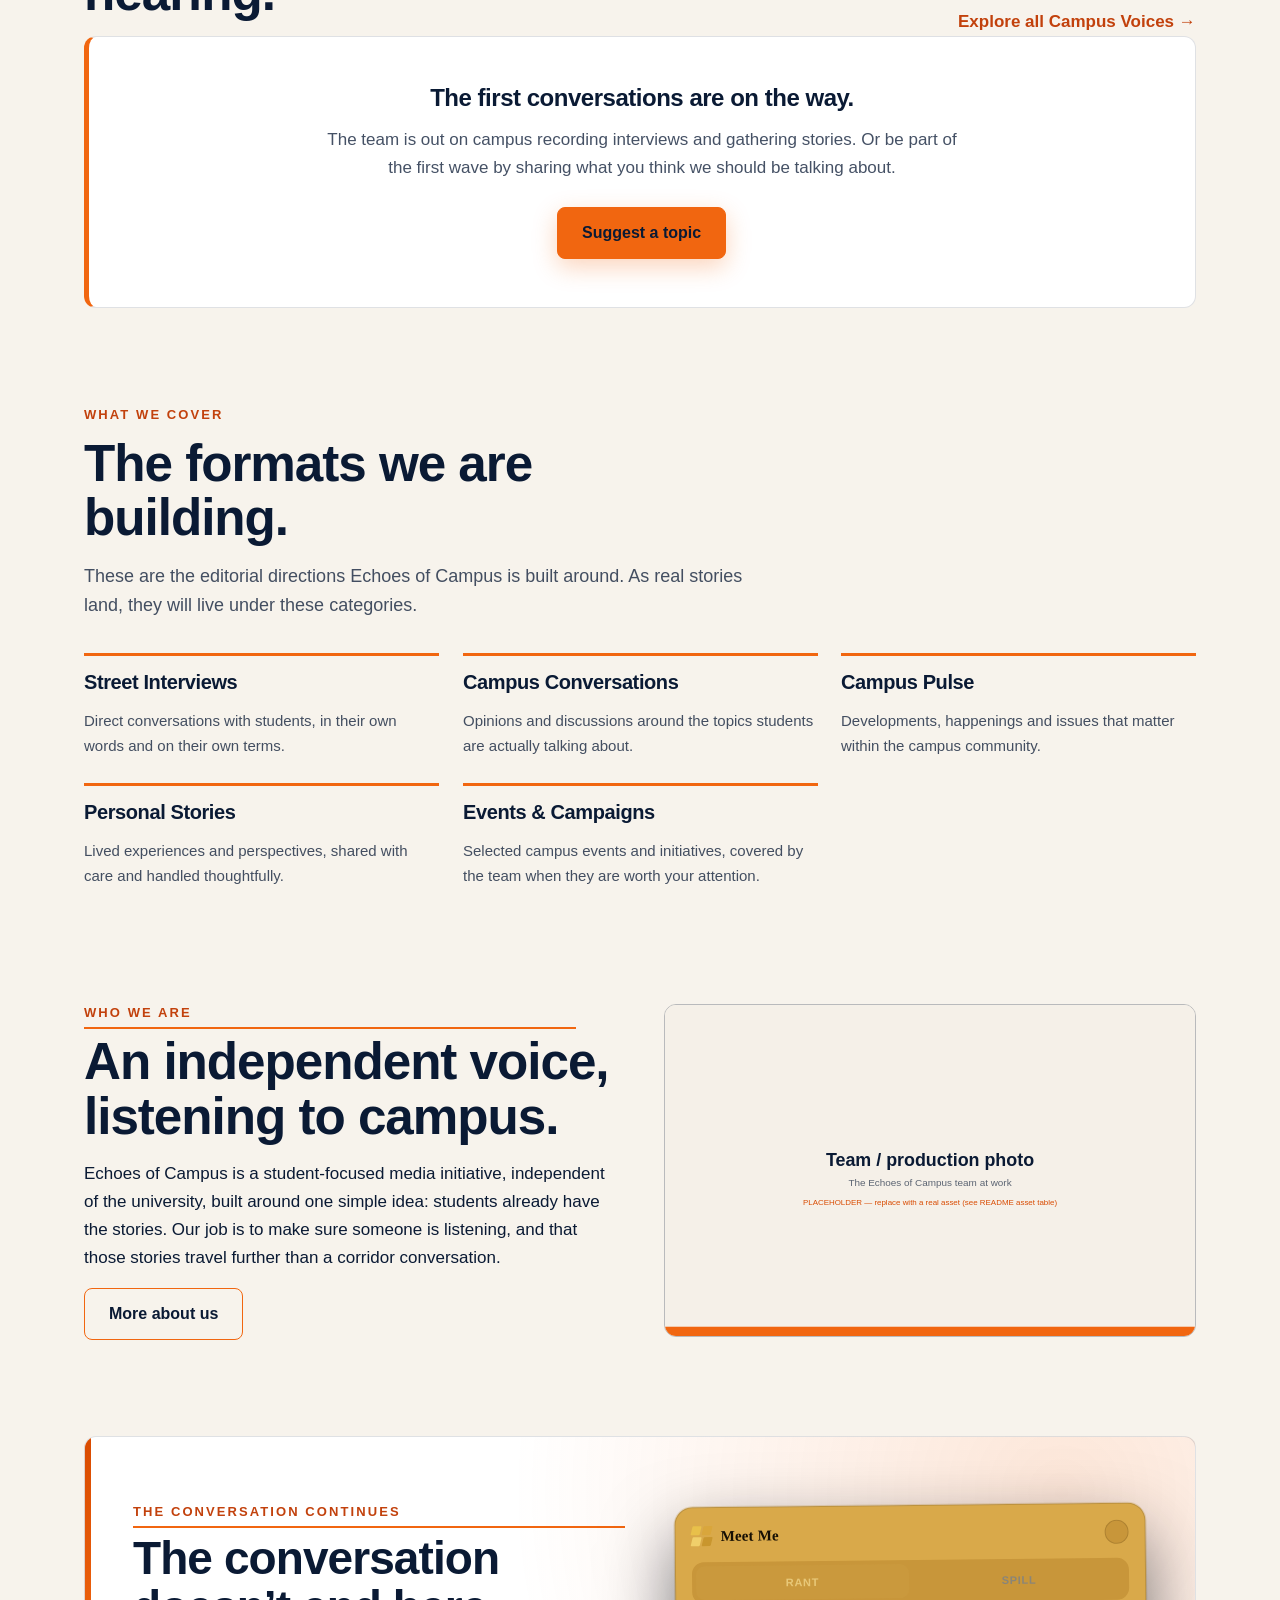
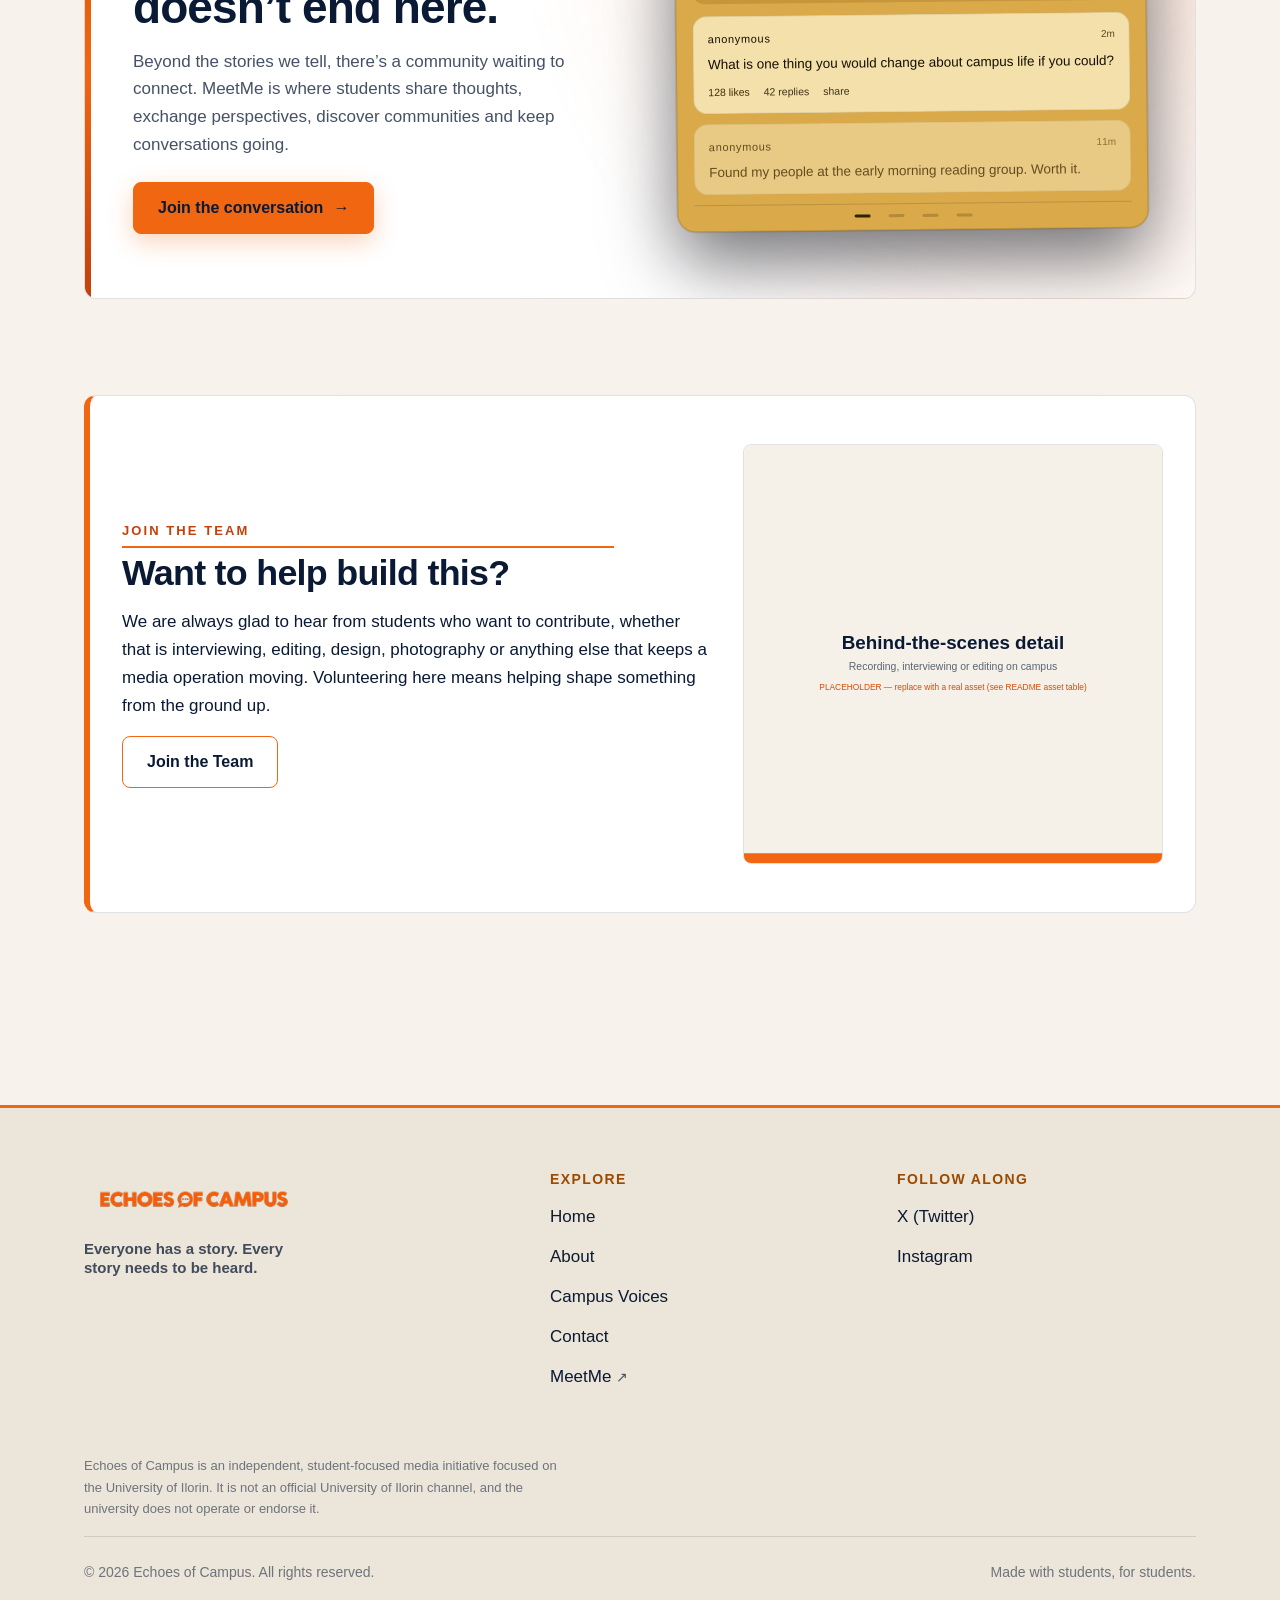
==== commit ea85131e: "Enlarge nav MeetMe CTA, drop new-tab note, make MeetMe preview follow EOC theme" ====
--- a/index.html
+++ b/index.html
@@ -190,7 +190,6 @@
           <p class="meetme-band__text">Beyond the stories we tell, there&rsquo;s a community waiting to connect. MeetMe is where students share thoughts, exchange perspectives, discover communities and keep conversations going.</p>
           <div class="meetme-band__actions">
             <a class="btn btn--primary" href="https://meet-me-three-beta.vercel.app/" target="_blank" rel="noopener noreferrer">Join the conversation <span aria-hidden="true">&rarr;</span></a>
-            <span class="meetme-band__note"><span aria-hidden="true">&#8599;</span> Opens MeetMe in a new tab</span>
           </div>
         </div>
         <div class="meetme-band__preview" aria-hidden="true">
--- a/css/style.css
+++ b/css/style.css
@@ -213,7 +213,7 @@
    `.main-nav a:hover` (0-2-1) out-specifies `.btn--primary:hover` (0-2-0),
    which squashed the nav CTA and stole its hover colour. Scope overrides
    so the MeetMe button renders as a proper orange button. */
-.main-nav .nav-cta .btn { padding: 0 18px; border-bottom-width: 1px; }
+.main-nav .nav-cta .btn { padding: 0 22px; min-height: 50px; font-size: 16px; border-bottom-width: 1px; }
 .main-nav .nav-cta .btn:hover,
 .main-nav .nav-cta .btn:focus-visible {
   color: var(--ink); border-bottom-color: transparent;
@@ -467,20 +467,53 @@
   display: flex; align-items: center; gap: var(--sp-4);
   flex-wrap: wrap; margin-top: var(--sp-6);
 }
-.meetme-band__note { font-size: 13px; color: var(--text-faint); }
 
 /* Visual preview of the MeetMe interface — pure CSS, no image assets.
-   Colours are MeetMe's own tokens (near-black, ivory, gold) so the panel
-   reads as a genuine screenshot while the surrounding band stays EOC. */
+   Mirrors MeetMe's own theme pairing: dark-mode tokens while EOC is dark,
+   light-mode tokens while EOC is light, so the panel always reads as a
+   genuine screenshot of the app in the matching mode. */
 .meetme-band__preview { position: relative; z-index: 1; }
 .mm-shot {
-  background: #0C0C0E;
-  border: 1px solid rgba(240, 230, 210, 0.10);
+  /* MeetMe dark mode (EOC dark — the default) */
+  --mm-bg: #0C0C0E;
+  --mm-elev: #141417;
+  --mm-card: #17171B;
+  --mm-card-border: rgba(240, 230, 210, 0.07);
+  --mm-hairline: rgba(240, 230, 210, 0.07);
+  --mm-edge: rgba(240, 230, 210, 0.10);
+  --mm-ink: #F0E6D2;
+  --mm-who: #8A8578;
+  --mm-dim: #5C584F;
+  --mm-act: #5C584F;
+  --mm-gold: #C99A4E;
+  --mm-on-bg: rgba(212, 168, 87, 0.14);
+  --mm-dot: rgba(240, 230, 210, 0.14);
+  --mm-accent: #D4A857;
+
+  background: var(--mm-bg);
+  border: 1px solid var(--mm-edge);
   border-radius: 18px;
   padding: 16px 16px 12px;
   box-shadow: 0 30px 70px rgba(2, 6, 16, 0.55),
-              0 0 0 1px rgba(212, 168, 87, 0.16);   /* subtle MeetMe-gold ring */
+              0 0 0 1px rgba(212, 168, 87, 0.30);   /* MeetMe-gold ring */
   transform: rotate(-0.6deg);
+}
+/* MeetMe light mode when EOC is light */
+[data-theme="light"] .mm-shot {
+  --mm-bg: #D9A94A;
+  --mm-elev: #C8963A;
+  --mm-card: #F3E0AB;
+  --mm-card-border: rgba(60, 45, 15, 0.11);
+  --mm-hairline: rgba(40, 28, 4, 0.16);
+  --mm-edge: rgba(40, 28, 4, 0.16);
+  --mm-ink: #160F04;
+  --mm-who: #160F04;
+  --mm-dim: #5C4A22;
+  --mm-act: #3D3115;
+  --mm-gold: #3D2C08;
+  --mm-on-bg: rgba(212, 168, 87, 0.12);
+  --mm-dot: rgba(40, 28, 4, 0.22);
+  --mm-accent: #2E2208;
 }
 .mm-shot__top { display: flex; align-items: center; gap: 9px; margin-bottom: 13px; }
 .mm-logo {
@@ -494,40 +527,40 @@
 .mm-logo i:nth-child(4) { background: #C9962E; }
 .mm-word {
   font-family: Georgia, 'Times New Roman', serif;
-  font-size: 15px; font-weight: 600; color: #F0E6D2; letter-spacing: 0.01em;
+  font-size: 15px; font-weight: 600; color: var(--mm-ink); letter-spacing: 0.01em;
 }
 .mm-pill {
   margin-left: auto; width: 24px; height: 24px; border-radius: 50%;
-  background: #141417; border: 1px solid rgba(240, 230, 210, 0.10);
+  background: var(--mm-elev); border: 1px solid var(--mm-edge);
 }
 .mm-switch {
-  display: flex; gap: 4px; background: #141417; border-radius: 12px;
+  display: flex; gap: 4px; background: var(--mm-elev); border-radius: 12px;
   padding: 4px; margin-bottom: 12px;
 }
 .mm-switch__opt {
   flex: 1; text-align: center; padding: 8px 0; border-radius: 9px;
   font-size: 11px; font-weight: 600; letter-spacing: 0.06em; text-transform: uppercase;
-  color: #8A8578;
-}
-.mm-switch__opt.is-on { background: rgba(212, 168, 87, 0.14); color: #E8C878; }
+  color: #8A8578;   /* MeetMe keeps this grey in both modes */
+}
+.mm-switch__opt.is-on { background: var(--mm-on-bg); color: #E8C878; }
 .mm-card {
-  background: #17171B; border: 1px solid rgba(240, 230, 210, 0.07);
+  background: var(--mm-card); border: 1px solid var(--mm-card-border);
   border-radius: 14px; padding: 13px 14px 11px; margin-bottom: 10px;
 }
 .mm-card--quiet { opacity: 0.6; }
 .mm-card__head { display: flex; justify-content: space-between; gap: 8px; margin-bottom: 7px; }
-.mm-card__who { font-size: 11px; letter-spacing: 0.06em; color: #8A8578; font-weight: 500; }
-.mm-card__when { font-size: 10px; color: #5C584F; }
-.mm-card__body { font-size: 13.5px; line-height: 1.5; color: #F0E6D2; margin: 0; max-width: none; }
+.mm-card__who { font-size: 11px; letter-spacing: 0.06em; color: var(--mm-who); font-weight: 500; }
+.mm-card__when { font-size: 10px; color: var(--mm-dim); }
+.mm-card__body { font-size: 13.5px; line-height: 1.5; color: var(--mm-ink); margin: 0; max-width: none; }
 .mm-card__foot { display: flex; gap: 14px; margin-top: 9px; flex-wrap: wrap; }
-.mm-act { font-size: 10.5px; color: #5C584F; }
-.mm-act.is-gold { color: #C99A4E; }
+.mm-act { font-size: 10.5px; color: var(--mm-act); }
+.mm-act.is-gold { color: var(--mm-gold); }
 .mm-nav {
   display: flex; justify-content: center; gap: 18px;
-  padding-top: 10px; border-top: 1px solid rgba(240, 230, 210, 0.07);
-}
-.mm-nav span { width: 16px; height: 3px; border-radius: 3px; background: rgba(240, 230, 210, 0.14); }
-.mm-nav span.is-on { background: #D4A857; }
+  padding-top: 10px; border-top: 1px solid var(--mm-hairline);
+}
+.mm-nav span { width: 16px; height: 3px; border-radius: 3px; background: var(--mm-dot); }
+.mm-nav span.is-on { background: var(--mm-accent); }
 
 /* ── External-link indicator (MeetMe) ─────────────────────── */
 .is-external::after {
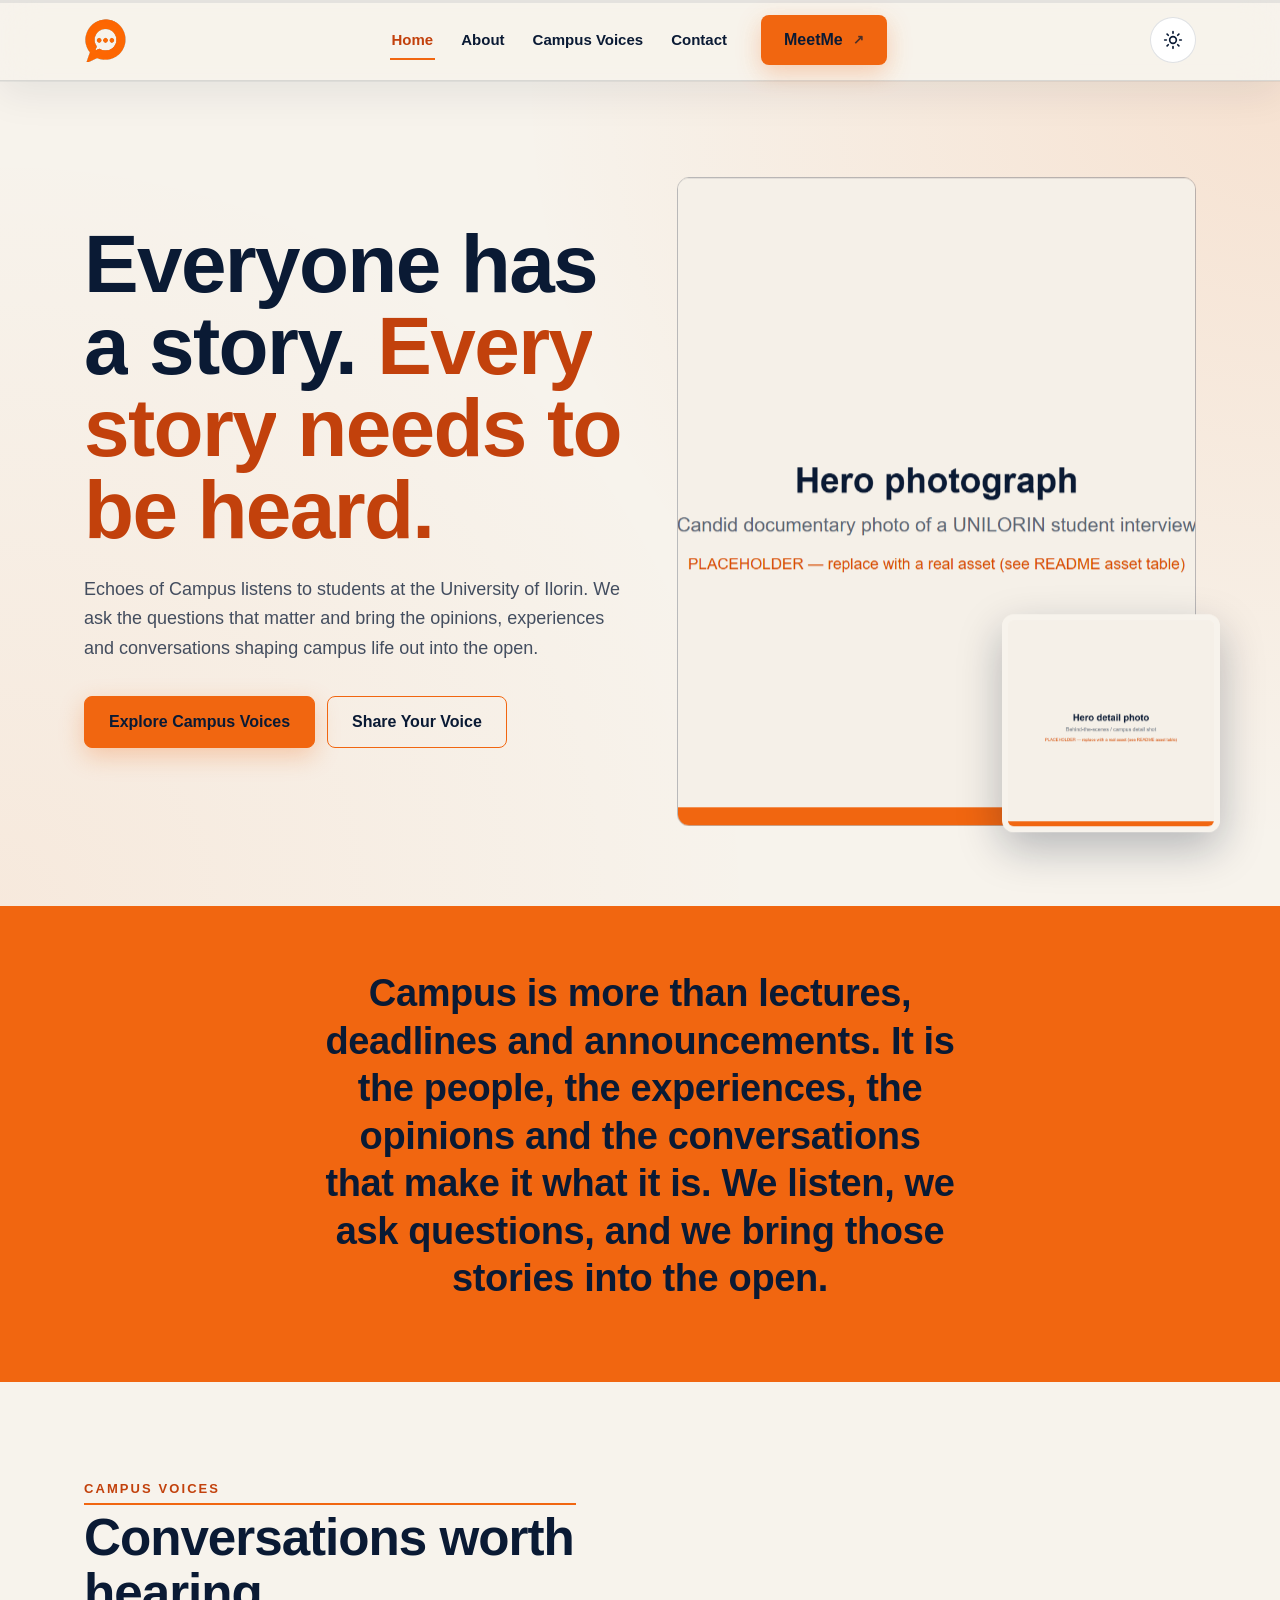
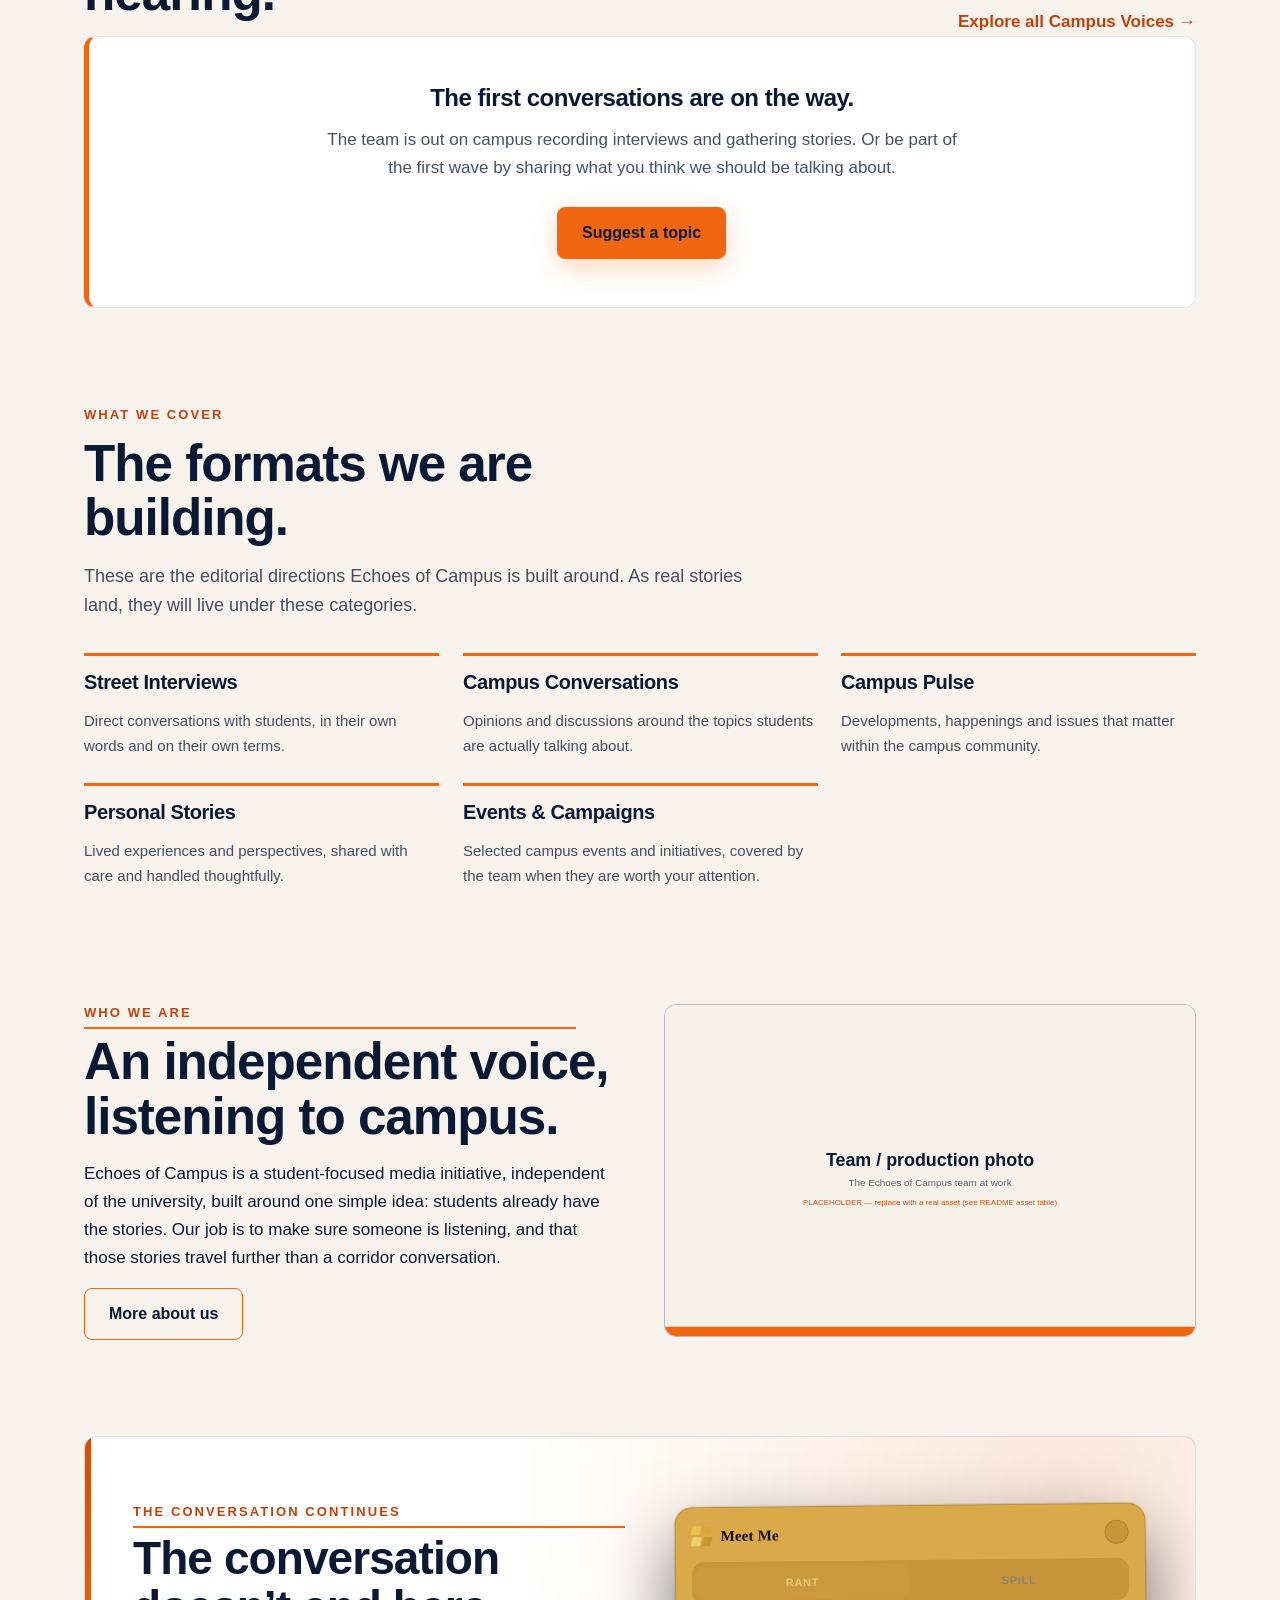
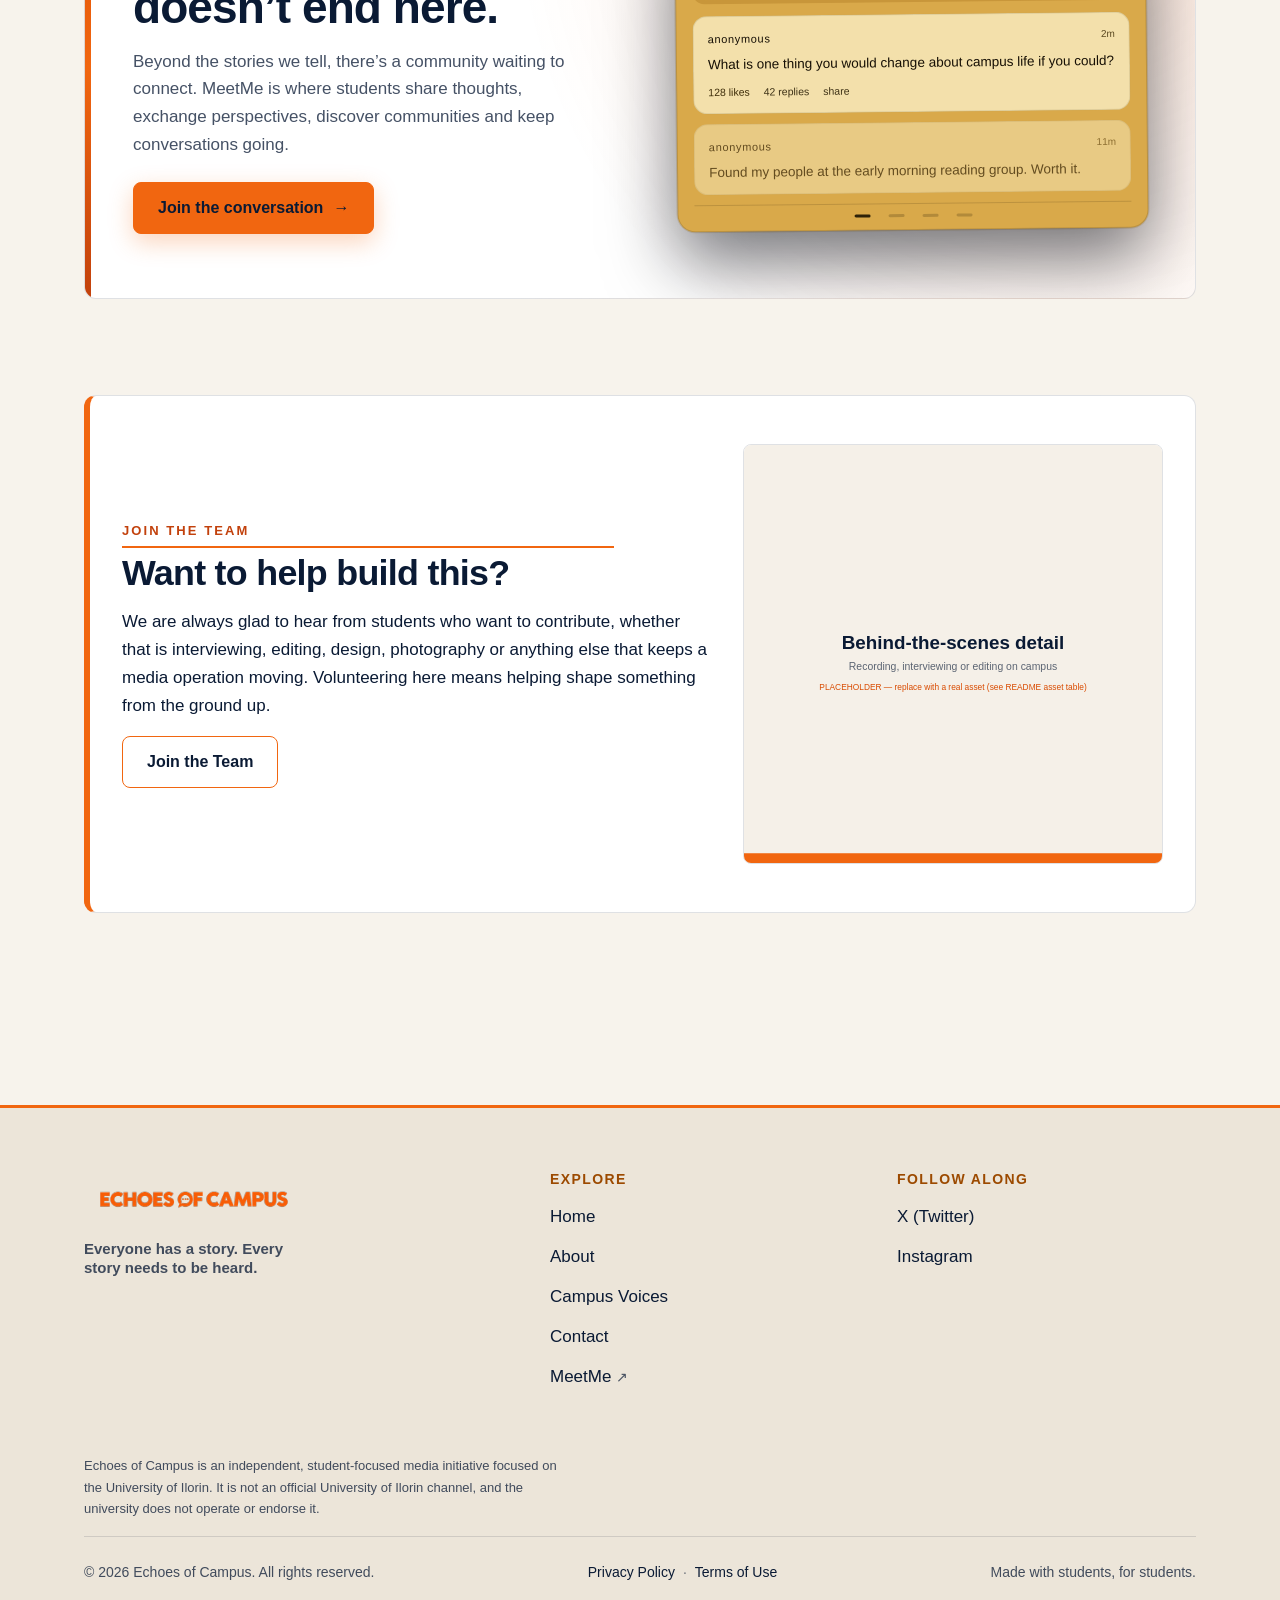
==== commit 2e0cfeef: "Add public legal pages and update site URLs to Vercel - Add Privacy Policy, Terms of Use, and contac" ====
--- a/index.html
+++ b/index.html
@@ -7,31 +7,31 @@
   <link rel="stylesheet" href="css/style.css">
   <title>Echoes of Campus — Everyone has a story. Every story needs to be heard.</title>
   <meta name="description" content="Echoes of Campus is an independent student-focused media initiative at the University of Ilorin. We listen to students, ask questions and bring campus conversations into the open.">
-  <link rel="canonical" href="https://eoc001.github.io/Echoes-of-campus-Landing-page/">
+  <link rel="canonical" href="https://echoesofcampus.vercel.app/">
   <meta property="og:title" content="Echoes of Campus — Everyone has a story. Every story needs to be heard.">
   <meta property="og:description" content="Independent student-focused media at the University of Ilorin. Everyone has a story. Every story needs to be heard.">
   <meta property="og:type" content="website">
-  <meta property="og:url" content="https://eoc001.github.io/Echoes-of-campus-Landing-page/">
+  <meta property="og:url" content="https://echoesofcampus.vercel.app/">
   <meta property="og:site_name" content="Echoes of Campus">
   <meta property="og:locale" content="en_US">
-  <meta property="og:image" content="https://eoc001.github.io/Echoes-of-campus-Landing-page/assets/images/shared/og-cover.png">
+  <meta property="og:image" content="https://echoesofcampus.vercel.app/assets/images/shared/og-cover.png">
   <meta property="og:image:width" content="1200">
   <meta property="og:image:height" content="630">
   <meta property="og:image:alt" content="Echoes of Campus — Everyone has a story. Every story needs to be heard.">
   <meta name="twitter:card" content="summary_large_image">
   <meta name="twitter:title" content="Echoes of Campus — Everyone has a story. Every story needs to be heard.">
   <meta name="twitter:description" content="Independent student-focused media at the University of Ilorin.">
-  <meta name="twitter:image" content="https://eoc001.github.io/Echoes-of-campus-Landing-page/assets/images/shared/og-cover.png">
+  <meta name="twitter:image" content="https://echoesofcampus.vercel.app/assets/images/shared/og-cover.png">
   <meta name="twitter:image:alt" content="Echoes of Campus social preview">
   <meta name="theme-color" content="#0A1A34">
   <script type="application/ld+json">
   {
     "@context": "https://schema.org",
     "@type": "Organization",
-    "@id": "https://eoc001.github.io/Echoes-of-campus-Landing-page/#organization",
+    "@id": "https://echoesofcampus.vercel.app/#organization",
     "name": "Echoes of Campus",
-    "url": "https://eoc001.github.io/Echoes-of-campus-Landing-page/",
-    "logo": "https://eoc001.github.io/Echoes-of-campus-Landing-page/assets/logo/logo-primary.svg",
+    "url": "https://echoesofcampus.vercel.app/",
+    "logo": "https://echoesofcampus.vercel.app/assets/logo/logo-primary.svg",
     "description": "Independent, student-focused media initiative at the University of Ilorin, Nigeria. We listen to students, ask questions and bring campus conversations into the open.",
     "sameAs": [
       "https://x.com/Echoesofcampus",
@@ -43,12 +43,12 @@
   {
     "@context": "https://schema.org",
     "@type": "WebSite",
-    "@id": "https://eoc001.github.io/Echoes-of-campus-Landing-page/#website",
+    "@id": "https://echoesofcampus.vercel.app/#website",
     "name": "Echoes of Campus",
-    "url": "https://eoc001.github.io/Echoes-of-campus-Landing-page/",
+    "url": "https://echoesofcampus.vercel.app/",
     "description": "Everyone has a story. Every story needs to be heard. Student interviews, opinions and personal stories from the University of Ilorin.",
     "inLanguage": "en",
-    "publisher": { "@id": "https://eoc001.github.io/Echoes-of-campus-Landing-page/#organization" }
+    "publisher": { "@id": "https://echoesofcampus.vercel.app/#organization" }
   }
   </script>
   <script>/* set theme before first paint: saved choice > system > dark */
@@ -269,6 +269,11 @@
     <p class="footer-note">Echoes of Campus is an independent, student-focused media initiative focused on the University of Ilorin. It is not an official University of Ilorin channel, and the university does not operate or endorse it.</p>
     <div class="footer-bottom">
       <span>&copy; <span class="js-year">2026</span> Echoes of Campus. All rights reserved.</span>
+      <span class="footer-legal">
+        <a href="privacy.html">Privacy Policy</a>
+        <span aria-hidden="true">&middot;</span>
+        <a href="terms.html">Terms of Use</a>
+      </span>
       <span>Made with students, for students.</span>
     </div>
   </div>
--- a/css/style.css
+++ b/css/style.css
@@ -282,6 +282,8 @@
   font-size: 14px; color: var(--text-faint);
   display: flex; justify-content: space-between; gap: var(--sp-4); flex-wrap: wrap;
 }
+.footer-legal { display: inline-flex; align-items: center; gap: var(--sp-2); flex-wrap: wrap; }
+.footer-legal span { color: var(--text-faint); }
 
 /* ── 5. Components ─────────────────────────────────────────── */
 .story-card {
@@ -608,6 +610,47 @@
 .privacy-note { font-size: 13px; color: var(--text-dim); background: rgba(242, 198, 165, 0.1); border: 1px solid var(--line); border-left: 4px solid var(--orange); border-radius: var(--radius-s); padding: var(--sp-4); }
 .privacy-note strong { color: var(--orange-bright); }
 
+/* ── Legal pages ───────────────────────────────────────────── */
+.legal { max-width: 860px; margin-inline: auto; }
+.legal-meta {
+  background: var(--surface); border: 1px solid var(--line);
+  border-left: 4px solid var(--orange); border-radius: var(--radius-m);
+  padding: var(--sp-6); margin-bottom: var(--sp-12);
+}
+.legal-meta__brand { margin: 0 0 var(--sp-4); font-size: 18px; color: var(--cream); }
+.legal-meta dl { display: grid; gap: var(--sp-2); margin: 0; }
+.legal-meta dl div { display: grid; grid-template-columns: 170px minmax(0, 1fr); gap: var(--sp-4); }
+.legal-meta dt { color: var(--peach); font-weight: 600; }
+.legal-meta dd { margin: 0; color: var(--text-dim); overflow-wrap: anywhere; }
+.legal-meta a { color: var(--orange-bright); }
+.legal h2 {
+  font-size: clamp(24px, 3vw, 34px);
+  margin: var(--sp-12) 0 var(--sp-4);
+  padding-top: var(--sp-6);
+  border-top: 1px solid var(--line);
+  scroll-margin-top: 96px;
+}
+.legal-meta + h2 { margin-top: 0; padding-top: 0; border-top: 0; }
+.legal h3 { font-size: 19px; margin: var(--sp-8) 0 var(--sp-3); color: var(--orange-bright); }
+.legal p { color: var(--text-dim); }
+.legal strong { color: var(--cream); }
+.legal ul, .legal ol { margin: 0 0 var(--sp-6); padding-left: 1.4em; }
+.legal li { color: var(--text-dim); margin-bottom: var(--sp-2); max-width: 66ch; }
+.legal li::marker { color: var(--orange); }
+.legal a { color: var(--orange-bright); }
+.legal a:hover { color: var(--orange); }
+.legal code {
+  font-family: ui-monospace, SFMono-Regular, Menlo, Consolas, monospace;
+  font-size: 0.9em; background: var(--surface-2);
+  border: 1px solid var(--line); border-radius: 4px; padding: 1px 6px;
+}
+.legal hr { border: 0; border-top: 1px solid var(--line); margin: var(--sp-12) 0; }
+.legal p.legal-note { font-size: 15px; color: var(--text-dim); }
+@media (max-width: 639px) {
+  .legal-meta { padding: var(--sp-4); }
+  .legal-meta dl div { grid-template-columns: 1fr; gap: 2px; }
+}
+
 /* ── 7. Animations ───────────────────────────────────────── */
 @keyframes modal-in {
   from { opacity: 0; transform: scale(0.97); }
@@ -834,6 +877,11 @@
 [data-theme="light"] .scroll-progress { background: rgba(10, 26, 52, 0.08); }
 [data-theme="light"] .field select { color-scheme: light; }
 
+/* footer small print: raise light-theme contrast to WCAG AA */
+[data-theme="light"] .footer-note,
+[data-theme="light"] .social-soon,
+[data-theme="light"] .footer-bottom { color: var(--text-dim); }
+
 /* hero: drop the navy radial, keep warm orange glows */
 [data-theme="light"] .hero {
   background: radial-gradient(circle at top right, rgba(241, 102, 16, 0.12), transparent 50%),
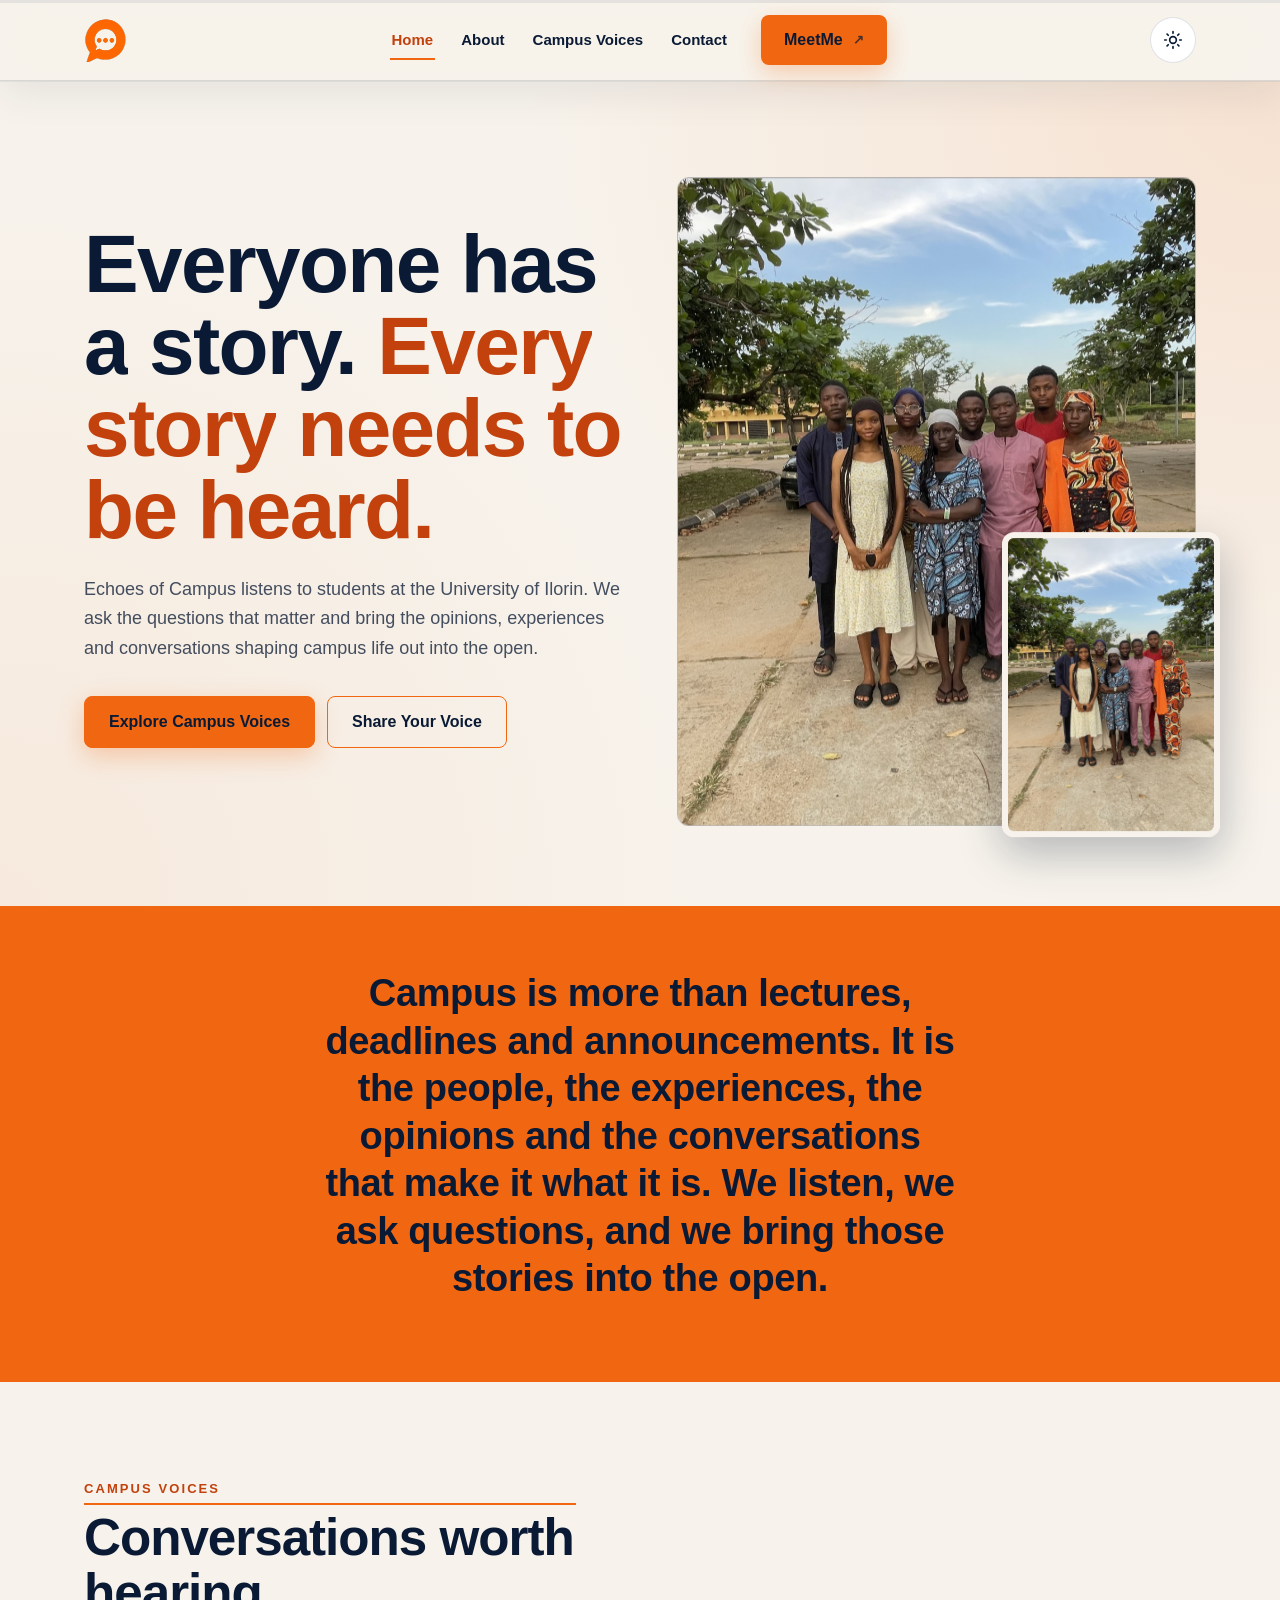
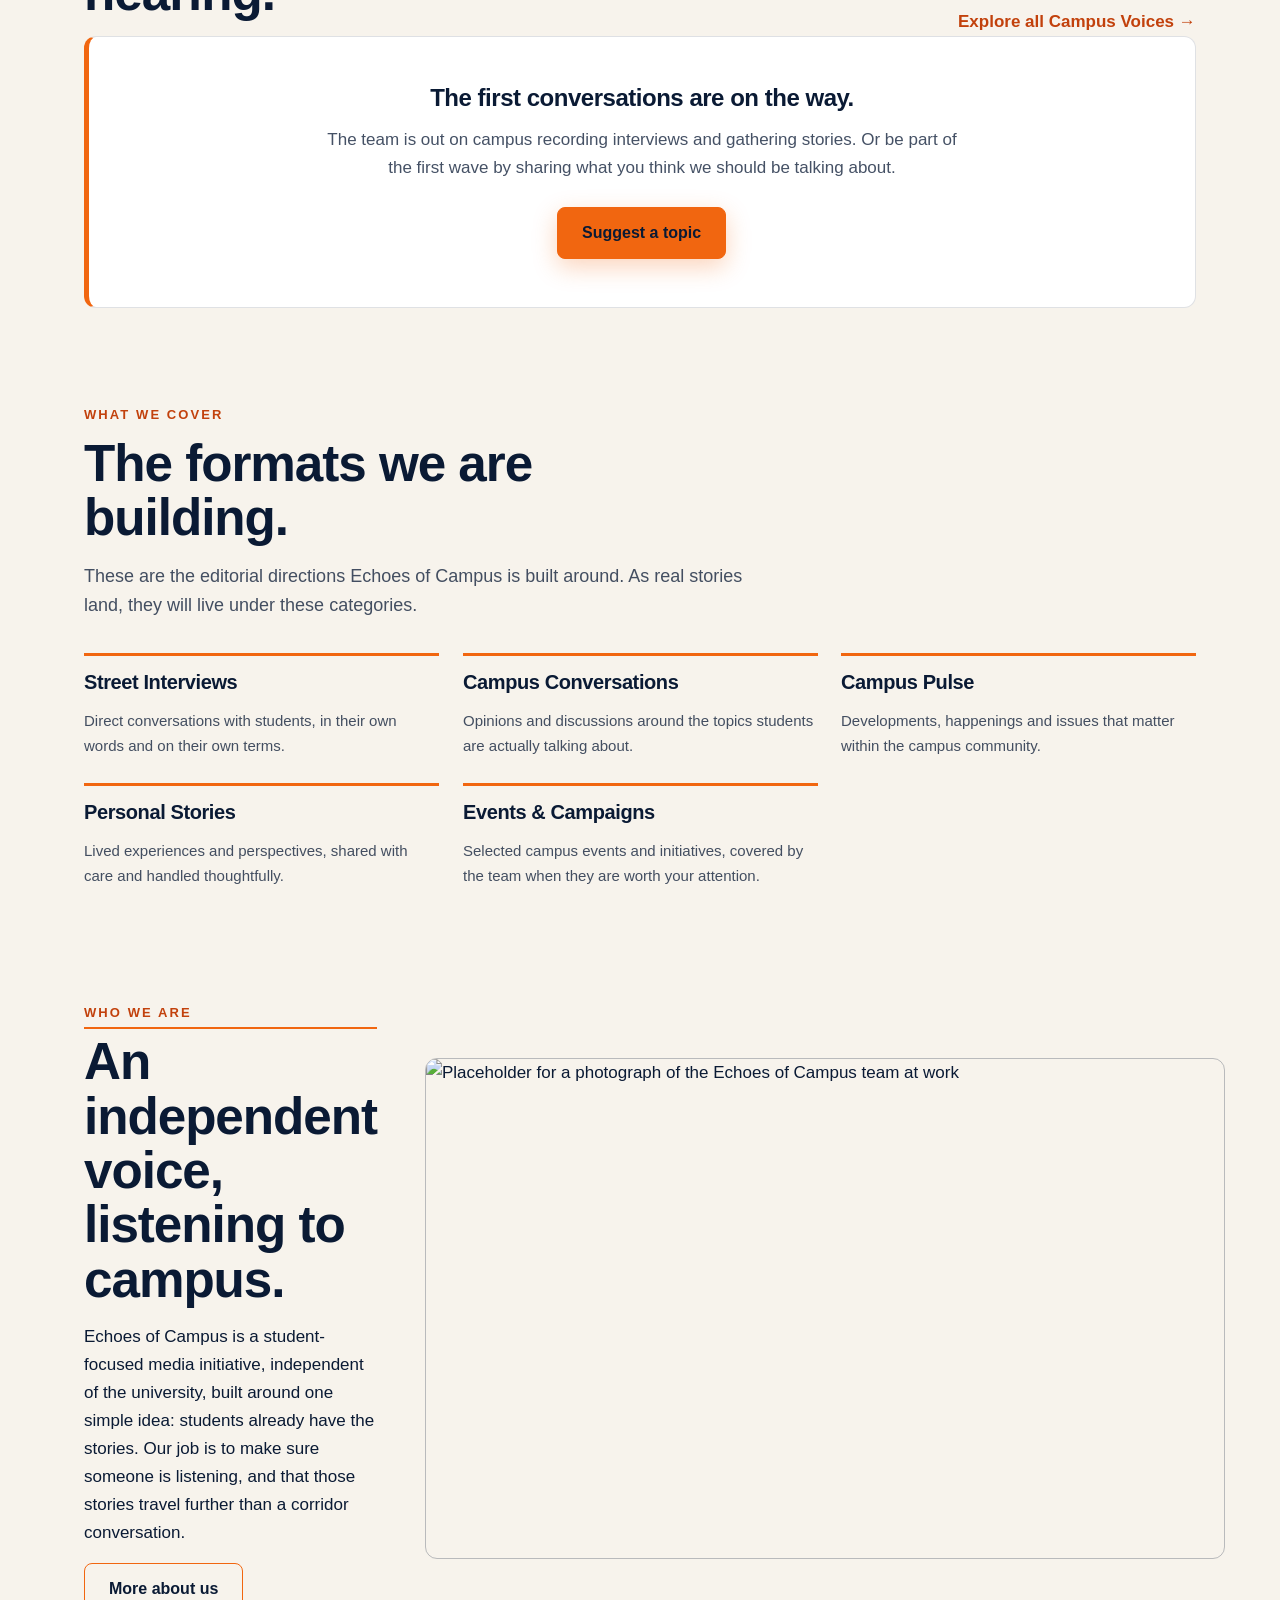
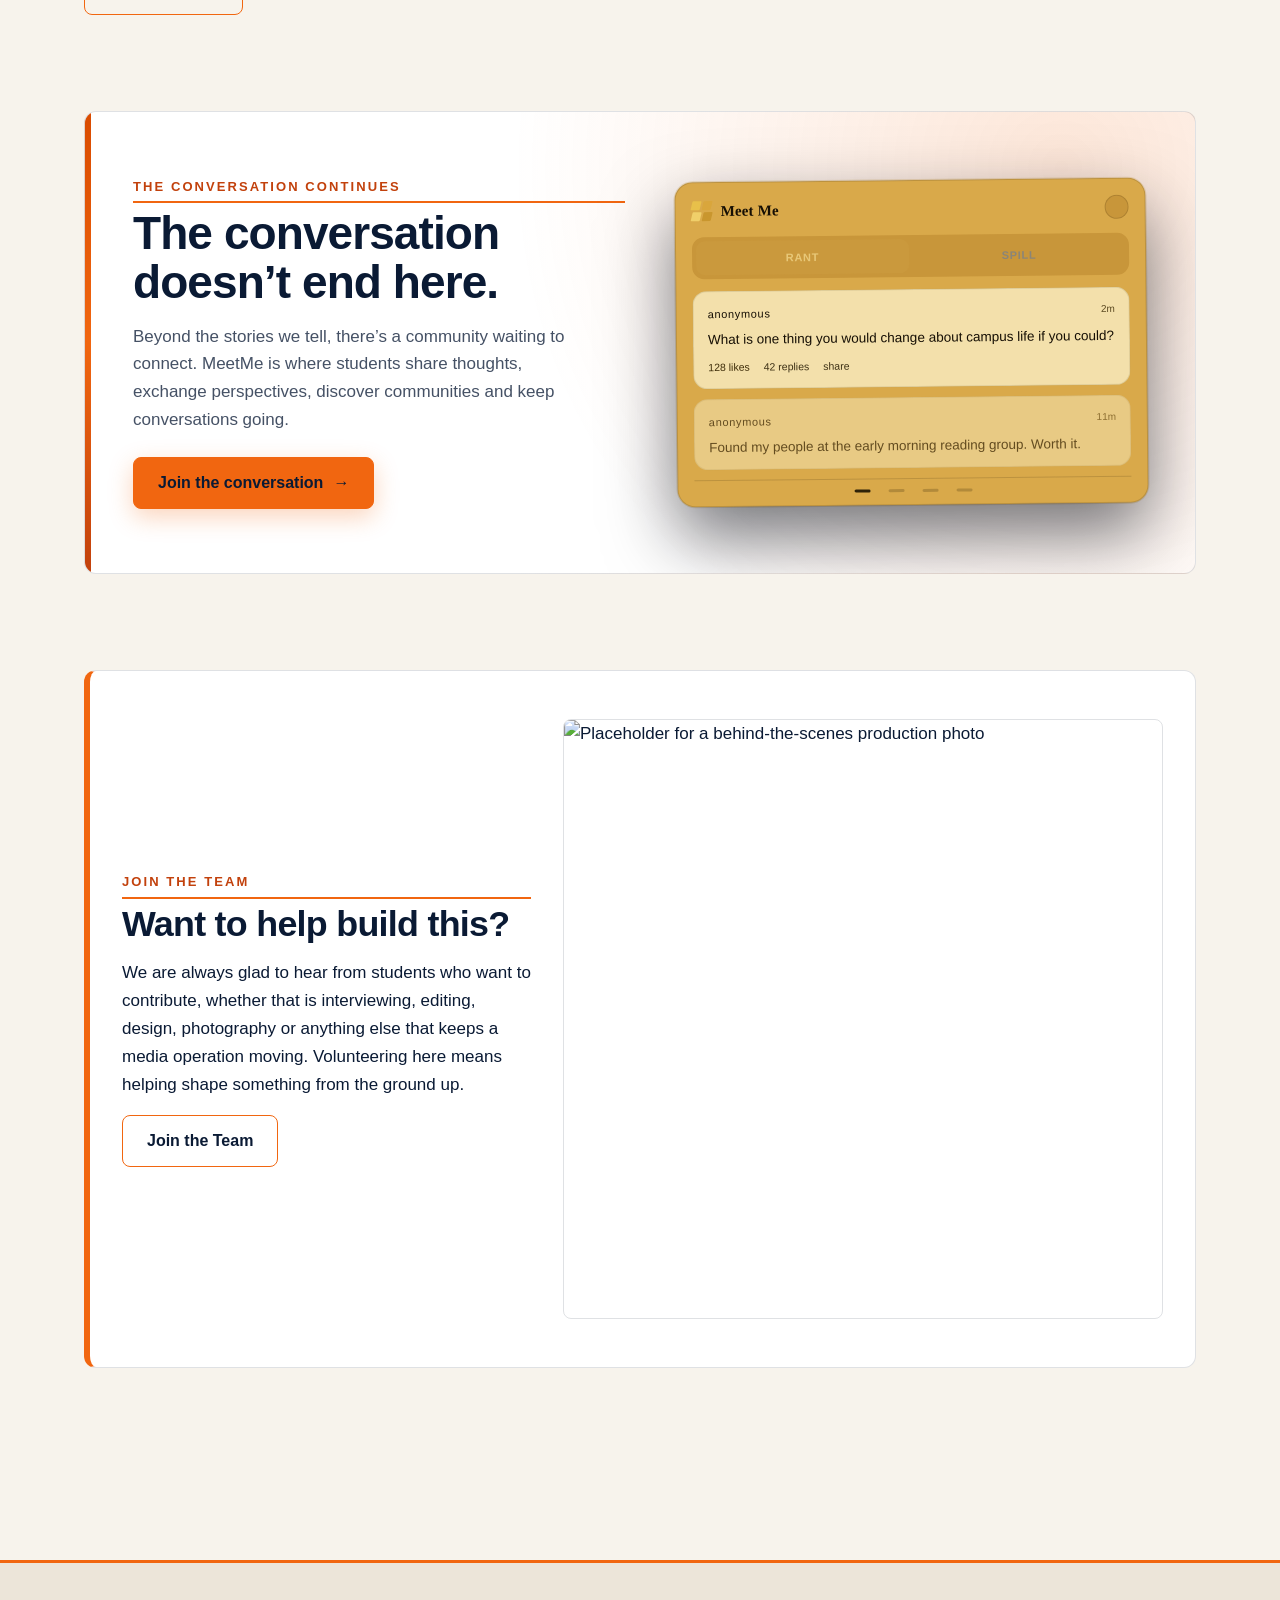
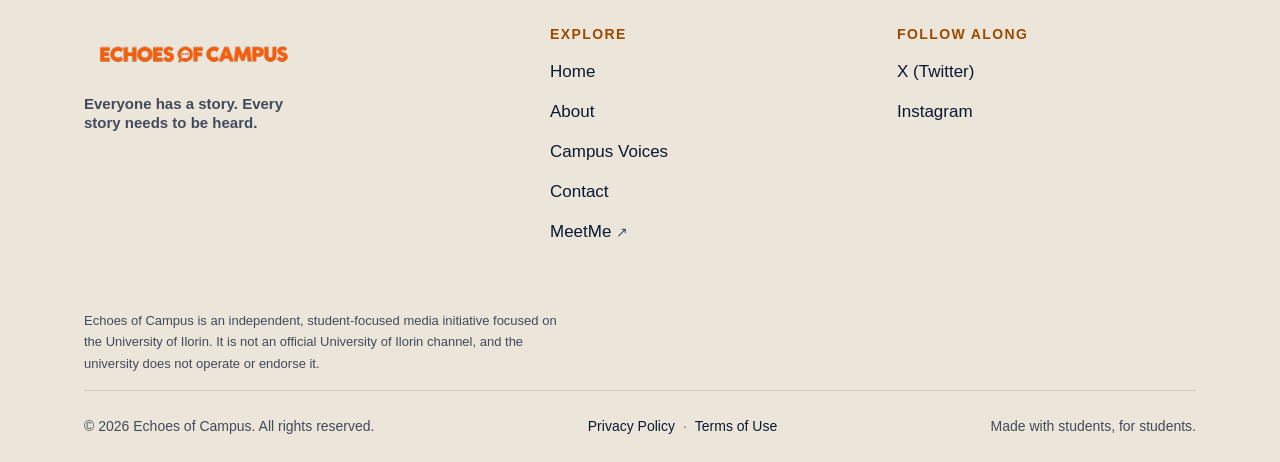
==== commit adc282ec: "Switch image references to JPG and add hero secondary image - Update OG/Twitter, hero and About imag" ====
--- a/index.html
+++ b/index.html
@@ -14,14 +14,14 @@
   <meta property="og:url" content="https://echoesofcampus.vercel.app/">
   <meta property="og:site_name" content="Echoes of Campus">
   <meta property="og:locale" content="en_US">
-  <meta property="og:image" content="https://echoesofcampus.vercel.app/assets/images/shared/og-cover.png">
+  <meta property="og:image" content="https://echoesofcampus.vercel.app/assets/images/shared/og-cover.jpg">
   <meta property="og:image:width" content="1200">
   <meta property="og:image:height" content="630">
   <meta property="og:image:alt" content="Echoes of Campus — Everyone has a story. Every story needs to be heard.">
   <meta name="twitter:card" content="summary_large_image">
   <meta name="twitter:title" content="Echoes of Campus — Everyone has a story. Every story needs to be heard.">
   <meta name="twitter:description" content="Independent student-focused media at the University of Ilorin.">
-  <meta name="twitter:image" content="https://echoesofcampus.vercel.app/assets/images/shared/og-cover.png">
+  <meta name="twitter:image" content="https://echoesofcampus.vercel.app/assets/images/shared/og-cover.jpg">
   <meta name="twitter:image:alt" content="Echoes of Campus social preview">
   <meta name="theme-color" content="#0A1A34">
   <script type="application/ld+json">
@@ -124,8 +124,8 @@
       </div>
       <div class="hero__media">
         <!-- Replace with a real interview photograph: assets/images/hero/hero-campus.webp -->
-        <img class="photo-main parallax-slow" src="assets/images/hero/placeholder-hero-main.png" alt="Placeholder for a documentary photograph of a student being interviewed on campus" fetchpriority="high" width="800" height="1000">
-        <img class="photo-float parallax-slow" src="assets/images/hero/placeholder-hero-secondary.png" alt="Placeholder for a behind-the-scenes detail photo" width="480" height="480">
+        <img class="photo-main parallax-slow" src="assets/images/hero/placeholder-hero-secondary.jpg" alt="Placeholder for a documentary photograph of a student being interviewed on campus" fetchpriority="high" width="800" height="1000">
+        <img class="photo-float parallax-slow" src="assets/images/hero/placeholder-hero-secondary.jpg" alt="Placeholder for a behind-the-scenes detail photo" width="480" height="480">
       </div>
     </div>
   </section>
@@ -177,7 +177,7 @@
         <p>Echoes of Campus is a student-focused media initiative, independent of the university, built around one simple idea: students already have the stories. Our job is to make sure someone is listening, and that those stories travel further than a corridor conversation.</p>
         <a class="btn btn--secondary" href="about.html">More about us</a>
       </div>
-      <img src="assets/images/about/placeholder-about-hero.svg" alt="Placeholder for a photograph of the Echoes of Campus team at work" loading="lazy" width="800" height="500">
+      <img src="assets/images/about/placeholder-about-hero.jpg" alt="Placeholder for a photograph of the Echoes of Campus team at work" loading="lazy" width="800" height="500">
     </div>
   </section>
 
@@ -238,7 +238,7 @@
           <p>We are always glad to hear from students who want to contribute, whether that is interviewing, editing, design, photography or anything else that keeps a media operation moving. Volunteering here means helping shape something from the ground up.</p>
           <a class="btn btn--secondary" href="about.html#join-the-team">Join the Team</a>
         </div>
-        <img src="assets/images/about/placeholder-about-detail.svg" alt="Placeholder for a behind-the-scenes production photo" loading="lazy" width="600" height="600">
+        <img src="assets/images/about/placeholder-about-detail.jpg" alt="Placeholder for a behind-the-scenes production photo" loading="lazy" width="600" height="600">
       </div>
     </div>
   </section>
